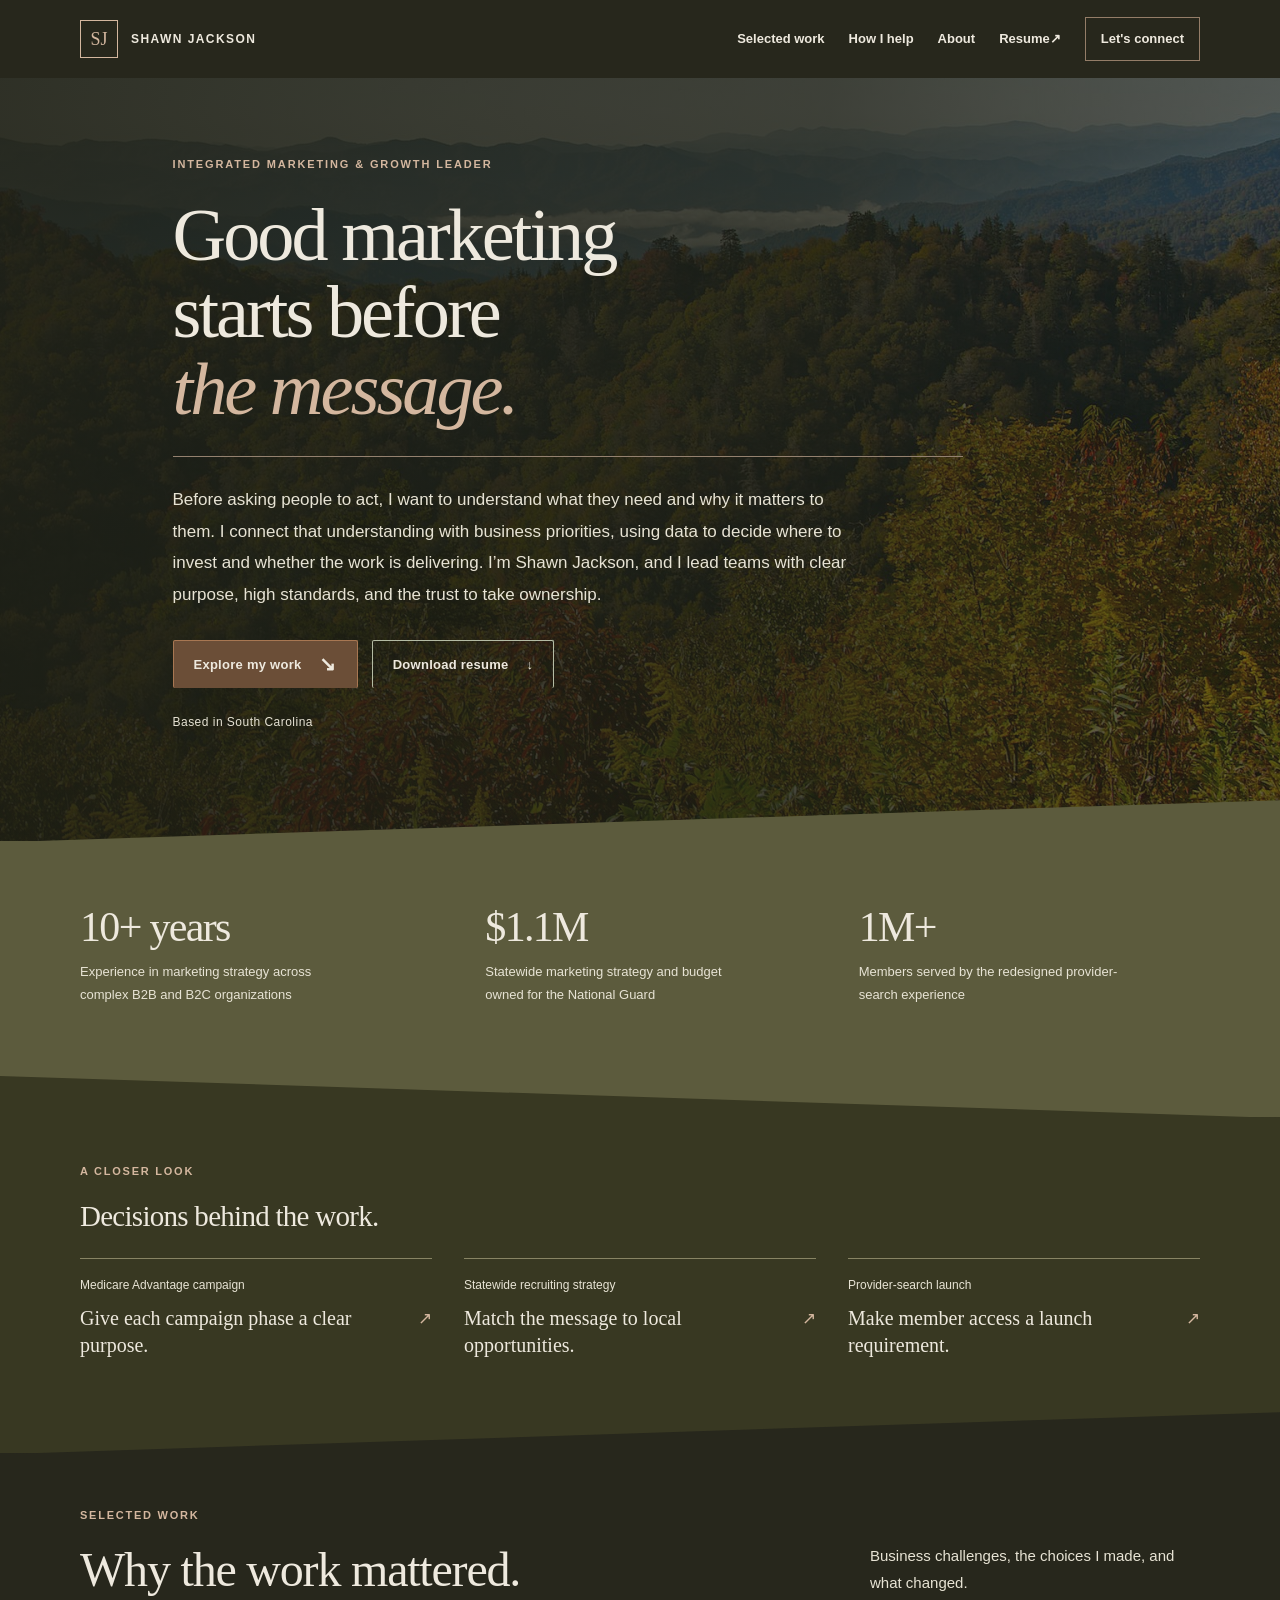
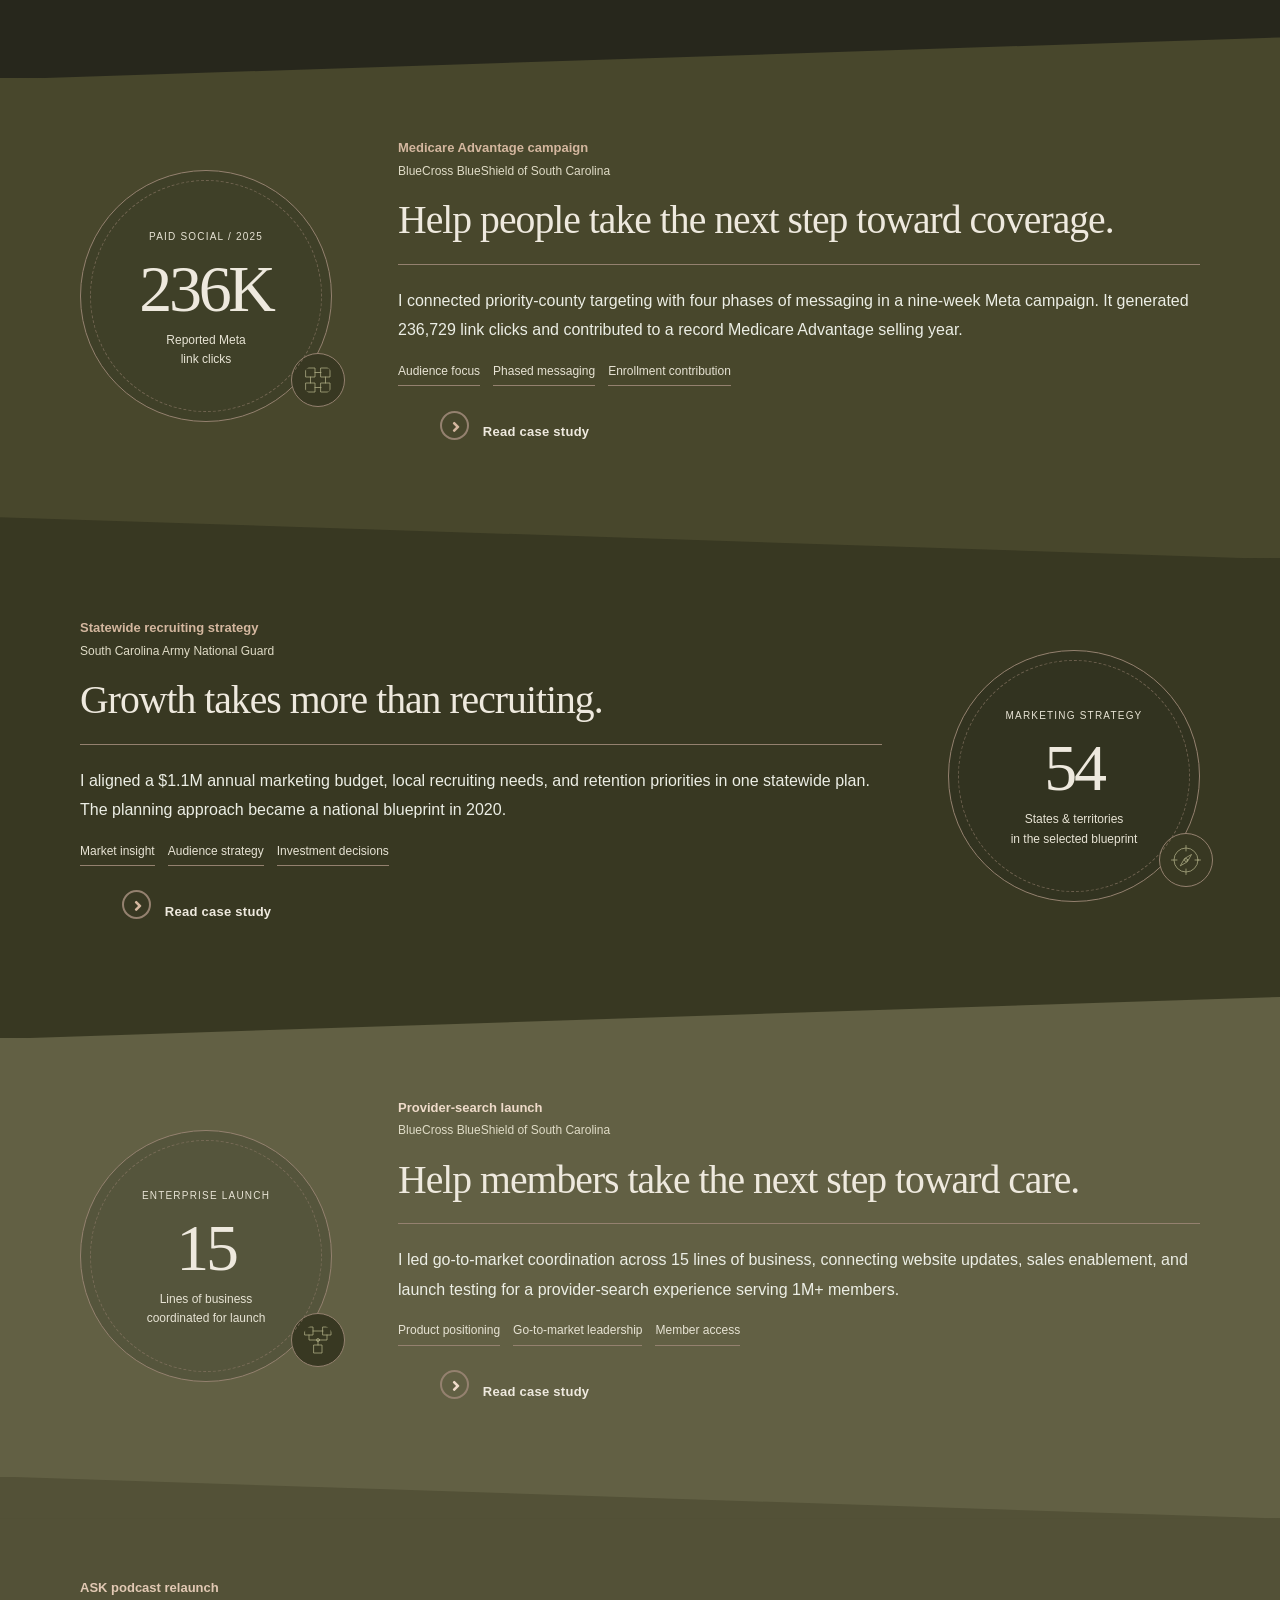
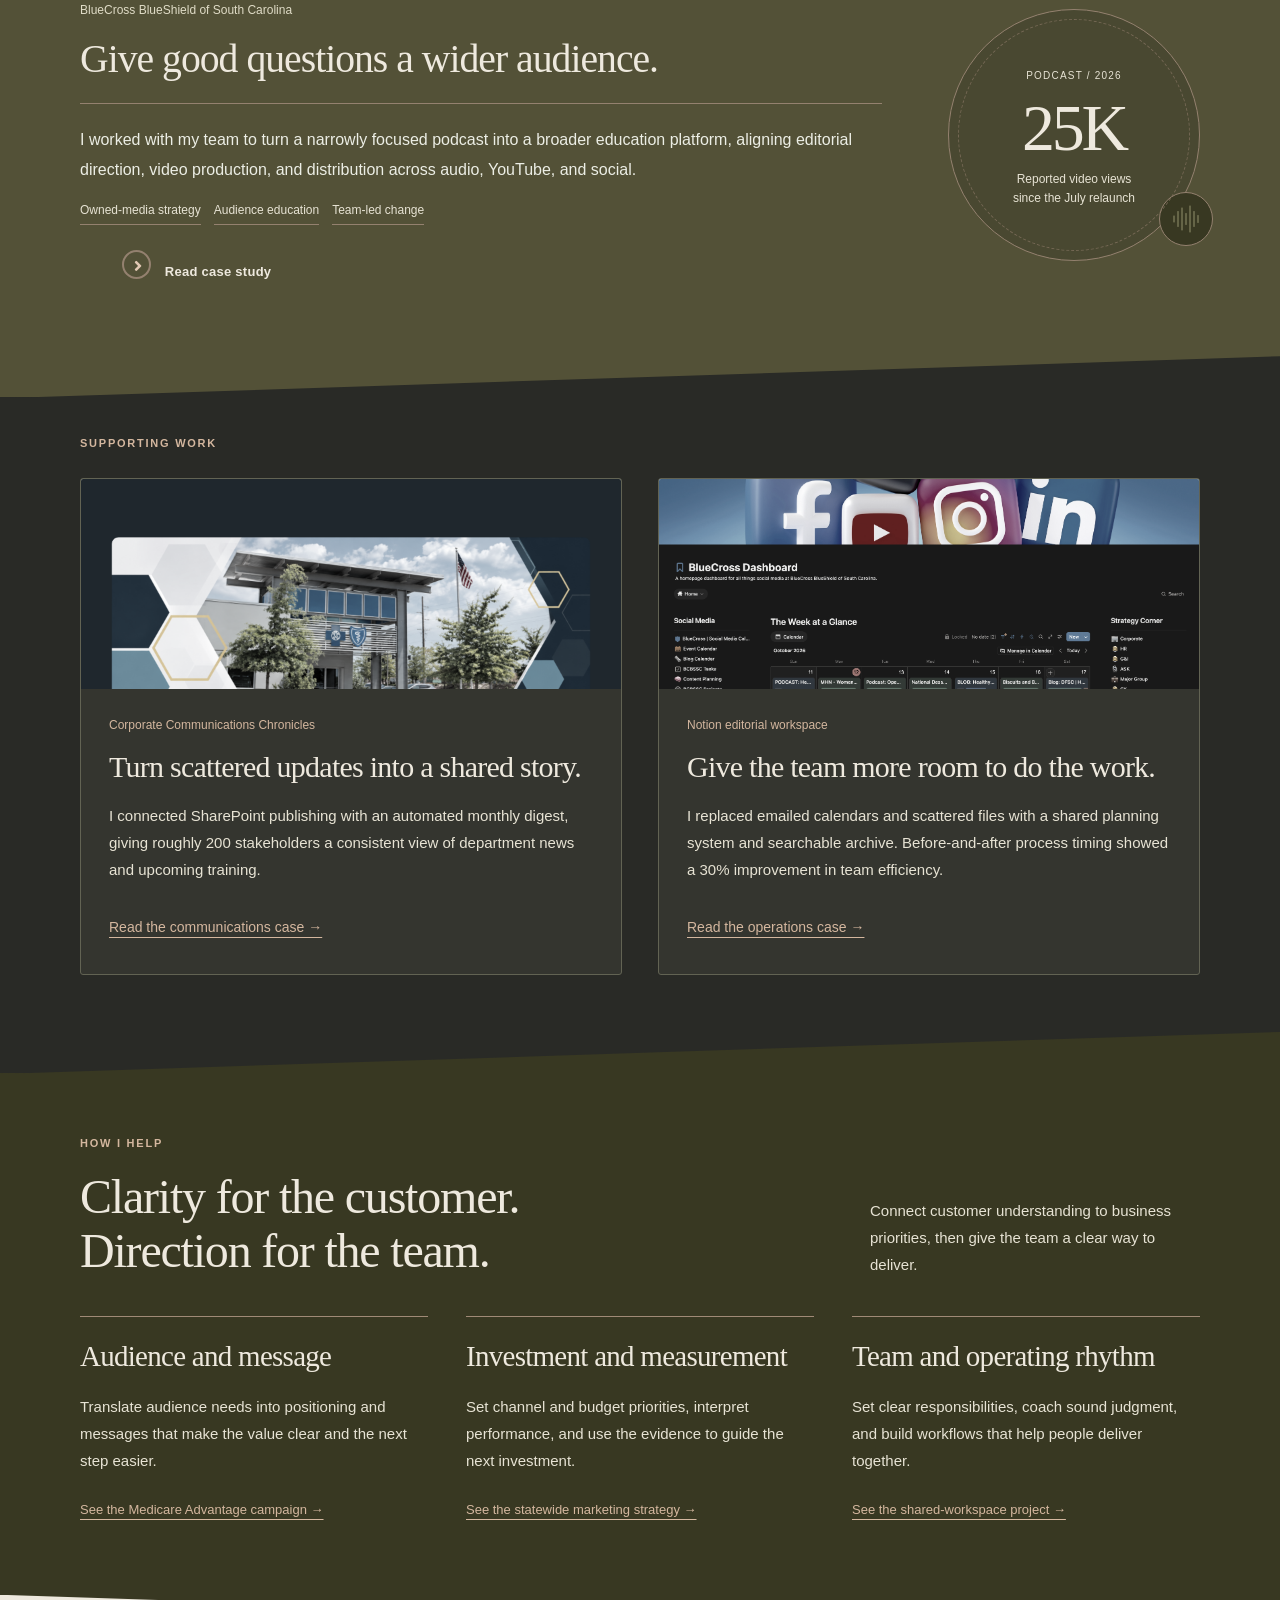
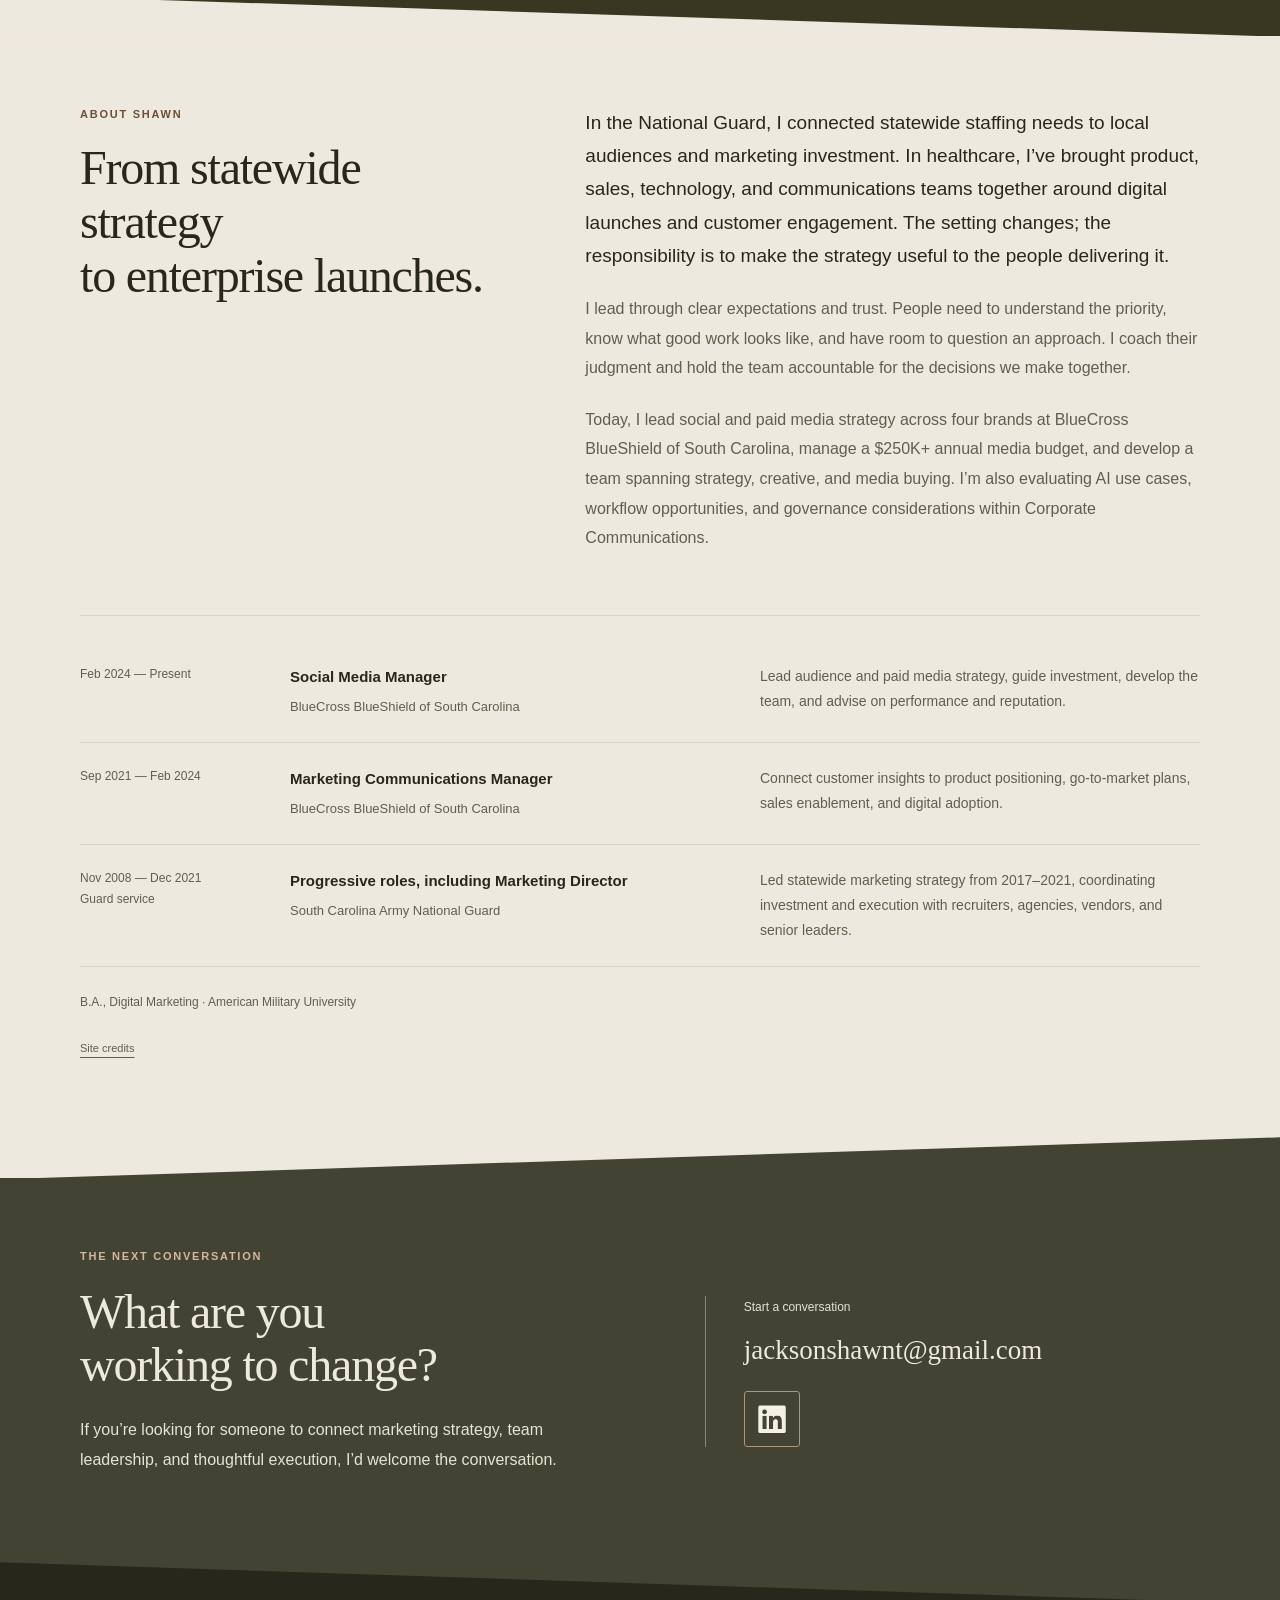
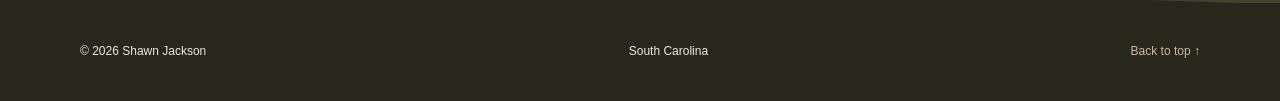
==== index.html @ 2822abef "Add files via upload Style change" ====
<!doctype html>
<html lang="en"><head>
<!-- Google tag (gtag.js) -->
<script async src="https://www.googletagmanager.com/gtag/js?id=G-2E8MTGZ11D"></script>
<script>
  window.dataLayer = window.dataLayer || [];
  function gtag(){dataLayer.push(arguments);}
  gtag('js', new Date());
  gtag('config', 'G-2E8MTGZ11D');
</script>
<script defer src="/analytics.js?v=20261016-ga4"></script>

  <meta charset="utf-8">
  <meta name="viewport" content="width=device-width, initial-scale=1">
  <title>Shawn Jackson | Integrated Marketing &amp; Growth Leadership</title>
  <meta name="description" content="Integrated marketing leadership across statewide strategy, customer acquisition, digital product launches, and marketing operations. Explore Shawn Jackson’s decisions and results.">
  <meta name="theme-color" content="#303d2e">
  <meta property="og:title" content="Shawn Jackson | Integrated Marketing &amp; Growth Leadership">
  <meta property="og:description" content="Integrated marketing leadership across statewide strategy, customer acquisition, digital product launches, and marketing operations. Explore Shawn Jackson’s decisions and results.">
  <meta property="og:type" content="website">
  <meta name="twitter:card" content="summary">
  <!-- Add your live canonical URL and absolute social image URL if you have them. -->
  <link rel="icon" type="image/svg+xml" href="assets/favicon.svg">
  <script src="script.js" defer></script>
  <script type="application/ld+json">{"@context":"https://schema.org","@type":"Person","name":"Shawn Jackson","jobTitle":"Social Media Manager","email":"mailto:jacksonshawnt@gmail.com","sameAs":["https://www.linkedin.com/in/marketer-shawn-jackson"],"knowsAbout":["Go-to-Market Strategy","Integrated Marketing","Product Marketing","Lifecycle Marketing","Brand Strategy","Marketing Leadership"]}</script>
<link rel="stylesheet" href="assets/css/solid-state-base.css"><link rel="stylesheet" href="solid-state.css?v=20261019-executive-bronze"><script src="motion.js" defer></script><link rel="canonical" href="https://jacksonshawnt.github.io/"><meta property="og:image" content="https://jacksonshawnt.github.io/assets/images/smoky-mountains.jpg"><meta property="og:image:alt" content="Early fall ridges and mist in Great Smoky Mountains National Park"><meta property="og:url" content="https://jacksonshawnt.github.io/"></head>
<body class="solid-home"><a class="skip-link" href="#main">Skip to content</a><header class="site-header">
    <div class="container nav-inner">
      <a class="brand" href="./" aria-label="Shawn Jackson home"><span class="brand-mark" aria-hidden="true">SJ</span><span class="brand-name">Shawn Jackson</span></a>
      <button class="menu-toggle" aria-expanded="false" aria-controls="primary-nav" type="button">Menu</button>
      <nav class="nav-links" id="primary-nav" aria-label="Main navigation">
        <a href="#work">Selected work</a><a href="#expertise">How I help</a><a href="#about">About</a><a href="assets/shawn-jackson-resume.pdf">Resume <span aria-hidden="true">↗</span></a><a class="nav-contact" href="#contact">Let's connect</a>
      </nav>
    </div>
  </header>
  <main id="main"><section class="smoky-hero" aria-labelledby="hero-heading" id="banner"><div class="inner hero-layout">
<div>
<p class="eyebrow light hero-enter" style="--entrance-delay: 0ms">Integrated marketing &amp; growth leader</p>
<h1 id="hero-heading" class="major hero-enter" style="--entrance-delay: 110ms">Good marketing<br>starts before<br><em class="hero-accent">the message.</em>
</h1>
<p class="hero-copy hero-enter" style="--entrance-delay: 220ms">Before asking people to act, I want to understand what they need and why it matters to them. I connect that understanding with business priorities, using data to decide where to invest and whether the work is delivering. I’m Shawn Jackson, and I lead teams with clear purpose, high standards, and the trust to take ownership.</p>
<div class="actions hero-enter" style="--entrance-delay: 330ms">
<a class="button" href="#work">Explore my work <span class="arrow" aria-hidden="true">↘</span></a><a class="button secondary" href="assets/shawn-jackson-resume.pdf" download>Download resume <span aria-hidden="true">↓</span></a>
</div>
<p class="hero-meta hero-enter" style="--entrance-delay: 440ms">Based in South Carolina</p>
</div>
</div></section>
    <section class="impact-band" aria-label="Leadership experience and scope"><div class="container impact-grid">
<div class="impact-item">
<strong class="impact-number">10+ years</strong><span class="impact-label">Experience in marketing strategy across complex B2B and B2C organizations</span>
</div>
<div class="impact-item">
<strong class="impact-number">$1.1M</strong><span class="impact-label">Statewide marketing strategy and budget owned for the National Guard</span>
</div>
<div class="impact-item">
<strong class="impact-number">1M+</strong><span class="impact-label">Members served by the redesigned provider-search experience</span>
</div>
</div></section>
    <section class="decision-section" aria-labelledby="decisions-heading"><div class="container"><div class="decision-heading"><p class="eyebrow">A closer look</p><h2 id="decisions-heading">Decisions behind the work.</h2></div><div class="decision-grid"><a class="decision-link" href="case-studies/medicare-advantage.html#phase-overview-heading"><span class="decision-project">Medicare Advantage campaign</span><strong>Give each campaign phase a clear purpose.</strong><span class="decision-arrow" aria-hidden="true">↗</span></a><a class="decision-link" href="case-studies/national-guard.html#decision"><span class="decision-project">Statewide recruiting strategy</span><strong>Match the message to local opportunities.</strong><span class="decision-arrow" aria-hidden="true">↗</span></a><a class="decision-link" href="case-studies/digital-adoption.html#decision"><span class="decision-project">Provider-search launch</span><strong>Make member access a launch requirement.</strong><span class="decision-arrow" aria-hidden="true">↗</span></a></div></div></section><section class="selected-work" id="work" aria-labelledby="work-heading"><div class="container work-intro"><div class="section-heading">
<div>
<p class="eyebrow">Selected work</p>
<h2 id="work-heading">Why the work mattered.</h2>
</div>
<p>Business challenges, the choices I made, and what changed.</p>
</div>
</div><article class="wrapper spotlight style1" aria-labelledby="project-1-heading"><div class="inner reveal"><a class="image metric-disc" href="case-studies/medicare-advantage.html" aria-label="Medicare Advantage campaign case study"><span>Paid social / 2025</span><strong>236K</strong><span>Reported Meta<br>link clicks</span>
<svg class="project-seal" viewbox="0 0 64 64" aria-hidden="true" focusable="false" fill="none" stroke="#8c6043" stroke-width="1.5" stroke-linecap="round" stroke-linejoin="round"><rect x="8" y="8" width="18" height="18"></rect><rect x="38" y="8" width="18" height="18"></rect><rect x="8" y="38" width="18" height="18"></rect><rect x="38" y="38" width="18" height="18"></rect><path d="M26 17h12M17 26v12M47 26v12M26 47h12"></path></svg>
</a><div class="content">
<div class="work-type">
<span class="project-name">Medicare Advantage campaign</span><span class="project-org">BlueCross BlueShield of South Carolina</span>
</div>
<h2 class="major" id="project-1-heading">Help people take the next step toward coverage.</h2>
<p>I connected priority-county targeting with four phases of messaging in a nine-week Meta campaign. It generated 236,729 link clicks and contributed to a record Medicare Advantage selling year.</p>
<div class="work-tags">
<span>Audience focus</span><span>Phased messaging</span><span>Enrollment contribution</span>
</div>
<a class="special" href="case-studies/medicare-advantage.html">Read case study</a></div>
</div></article><article class="wrapper spotlight style2 alt reverse" aria-labelledby="project-2-heading"><div class="inner reveal"><a class="image metric-disc" href="case-studies/national-guard.html" aria-label="Statewide recruiting strategy case study"><span>Marketing strategy</span><strong>54</strong><span>States &amp; territories<br>in the selected blueprint</span>
<svg class="project-seal" viewbox="0 0 64 64" aria-hidden="true" focusable="false" fill="none" stroke="#c29672" stroke-width="1.5" stroke-linecap="round" stroke-linejoin="round"><circle cx="32" cy="32" r="24"></circle><path d="M32 3v11M32 50v11M3 32h11M50 32h11M21 43l8-14 14-8-8 14z"></path><circle cx="32" cy="32" r="3"></circle></svg>
</a><div class="content">
<div class="work-type">
<span class="project-name">Statewide recruiting strategy</span><span class="project-org">South Carolina Army National Guard</span>
</div>
<h2 class="major" id="project-2-heading">Growth takes more than recruiting.</h2>
<p>I aligned a $1.1M annual marketing budget, local recruiting needs, and retention priorities in one statewide plan. The planning approach became a national blueprint in 2020.</p>
<div class="work-tags">
<span>Market insight</span><span>Audience strategy</span><span>Investment decisions</span>
</div>
<a class="special" href="case-studies/national-guard.html">Read case study</a></div>
</div></article><article class="wrapper spotlight style3" aria-labelledby="project-3-heading"><div class="inner reveal"><a class="image metric-disc" href="case-studies/digital-adoption.html" aria-label="Provider-search launch case study"><span>Enterprise launch</span><strong>15</strong><span>Lines of business<br>coordinated for launch</span>
<svg class="project-seal" viewbox="0 0 64 64" aria-hidden="true" focusable="false" fill="none" stroke="#8c6043" stroke-width="1.5" stroke-linecap="round" stroke-linejoin="round"><rect x="6" y="6" width="16" height="16"></rect><rect x="42" y="6" width="16" height="16"></rect><rect x="24" y="42" width="16" height="16"></rect><path d="M22 14h20M14 22v10h18v10M50 22v10H32"></path><circle cx="32" cy="32" r="3"></circle></svg>
</a><div class="content">
<div class="work-type">
<span class="project-name">Provider-search launch</span><span class="project-org">BlueCross BlueShield of South Carolina</span>
</div>
<h2 class="major" id="project-3-heading">Help members take the next step toward care.</h2>
<p>I led go-to-market coordination across 15 lines of business, connecting website updates, sales enablement, and launch testing for a provider-search experience serving 1M+ members.</p>
<div class="work-tags">
<span>Product positioning</span><span>Go-to-market leadership</span><span>Member access</span>
</div>
<a class="special" href="case-studies/digital-adoption.html">Read case study</a></div>
</div></article><article class="wrapper spotlight style4 alt reverse" aria-labelledby="project-4-heading"><div class="inner reveal"><a class="image metric-disc" href="case-studies/podcast-relaunch.html" aria-label="ASK podcast relaunch case study"><span>Podcast / 2026</span><strong>25K</strong><span>Reported video views<br>since the July relaunch</span>
<svg class="project-seal" viewbox="0 0 64 64" aria-hidden="true" focusable="false" fill="none" stroke="#c29672" stroke-width="1.5" stroke-linecap="round" stroke-linejoin="round"><path d="M8 26v12M16 17v30M24 10v44M32 21v22M40 6v52M48 17v30M56 25v14"></path></svg>
</a><div class="content">
<div class="work-type">
<span class="project-name">ASK podcast relaunch</span><span class="project-org">BlueCross BlueShield of South Carolina</span>
</div>
<h2 class="major" id="project-4-heading">Give good questions a wider audience.</h2>
<p>I worked with my team to turn a narrowly focused podcast into a broader education platform, aligning editorial direction, video production, and distribution across audio, YouTube, and social.</p>
<div class="work-tags">
<span>Owned-media strategy</span><span>Audience education</span><span>Team-led change</span>
</div>
<a class="special" href="case-studies/podcast-relaunch.html">Read case study</a></div>
</div></article><section class="supporting-surface" aria-label="Supporting work"><div class="supporting-work container">
<p class="eyebrow">Supporting work</p>
<div class="supporting-work-grid">
<article class="supporting-project"><a class="support-preview" href="case-studies/corporate-communications.html" aria-label="September Corporate Communications Chronicles digest preview case study"><img src="assets/work-samples/chronicles-september-2026.png" alt="September Corporate Communications Chronicles digest preview" width="810" height="3851" loading="lazy" decoding="async"></a><p class="supporting-label">Corporate Communications Chronicles</p>
<h3>Turn scattered updates into a shared story.</h3>
<p>I connected SharePoint publishing with an automated monthly digest, giving roughly 200 stakeholders a consistent view of department news and upcoming training.</p>
<a class="text-link" href="case-studies/corporate-communications.html">Read the communications case →</a></article><article class="supporting-project"><a class="support-preview" href="case-studies/marketing-operations.html" aria-label="Shared Notion calendar and creative archive preview case study"><img src="assets/work-samples/notion-dashboard.png" alt="Shared Notion calendar and creative archive preview" width="3202" height="2006" loading="lazy" decoding="async"></a><p class="supporting-label">Notion editorial workspace</p>
<h3>Give the team more room to do the work.</h3>
<p>I replaced emailed calendars and scattered files with a shared planning system and searchable archive. Before-and-after process timing showed a 30% improvement in team efficiency.</p>
<a class="text-link" href="case-studies/marketing-operations.html">Read the operations case →</a>
</article>
</div>
</div>
</section></section>
    <section class="section capabilities angled-section reveal" id="expertise" aria-labelledby="expertise-heading"><div class="container">
<div class="section-heading">
<div>
<p class="eyebrow light">How I help</p>
<h2 id="expertise-heading">Clarity for the customer.<br>Direction for the team.</h2>
</div>
<p>Connect customer understanding to business priorities, then give the team a clear way to deliver.</p>
</div>
<div class="cap-grid">
<article class="cap-item"><h3>Audience and message</h3>
<p>Translate audience needs into positioning and messages that make the value clear and the next step easier.</p>
<ul><li><a class="proof-link" href="case-studies/medicare-advantage.html">See the Medicare Advantage campaign →</a></li></ul></article><article class="cap-item"><h3>Investment and measurement</h3>
<p>Set channel and budget priorities, interpret performance, and use the evidence to guide the next investment.</p>
<ul><li><a class="proof-link" href="case-studies/national-guard.html">See the statewide marketing strategy →</a></li></ul></article><article class="cap-item"><h3>Team and operating rhythm</h3>
<p>Set clear responsibilities, coach sound judgment, and build workflows that help people deliver together.</p>
<ul><li><a class="proof-link" href="case-studies/marketing-operations.html">See the shared-workspace project →</a></li></ul></article>
</div>
</div></section>
    <section class="section about-section reveal" id="about" aria-labelledby="about-heading"><div class="container">
<div class="about-grid">
<div>
<p class="eyebrow">About Shawn</p>
<h2 id="about-heading">From statewide strategy<br>to enterprise launches.</h2>
</div>
<div>
<p class="about-intro">In the National Guard, I connected statewide staffing needs to local audiences and marketing investment. In healthcare, I’ve brought product, sales, technology, and communications teams together around digital launches and customer engagement. The setting changes; the responsibility is to make the strategy useful to the people delivering it.</p>
<p class="about-text">I lead through clear expectations and trust. People need to understand the priority, know what good work looks like, and have room to question an approach. I coach their judgment and hold the team accountable for the decisions we make together.</p>
<p class="about-text">Today, I lead social and paid media strategy across four brands at BlueCross BlueShield of South Carolina, manage a $250K+ annual media budget, and develop a team spanning strategy, creative, and media buying. I’m also evaluating AI use cases, workflow opportunities, and governance considerations within Corporate Communications.</p>
</div>
</div>
<div class="experience" aria-label="Career experience">
<div class="experience-row">
<div class="experience-date">Feb 2024 — Present</div>
<div>
<div class="experience-title">Social Media Manager</div>
<p class="experience-org">BlueCross BlueShield of South Carolina</p>
</div>
<p class="experience-summary">Lead audience and paid media strategy, guide investment, develop the team, and advise on performance and reputation.</p>
</div>
<div class="experience-row">
<div class="experience-date">Sep 2021 — Feb 2024</div>
<div>
<div class="experience-title">Marketing Communications Manager</div>
<p class="experience-org">BlueCross BlueShield of South Carolina</p>
</div>
<p class="experience-summary">Connect customer insights to product positioning, go-to-market plans, sales enablement, and digital adoption.</p>
</div>
<div class="experience-row">
<div class="experience-date">Nov 2008 — Dec 2021<br>Guard service</div>
<div>
<div class="experience-title">Progressive roles, including Marketing Director</div>
<p class="experience-org">South Carolina Army National Guard</p>
</div>
<p class="experience-summary">Led statewide marketing strategy from 2017–2021, coordinating investment and execution with recruiters, agencies, vendors, and senior leaders.</p>
</div>
<p class="hero-meta">B.A., Digital Marketing · American Military University</p>
<p class="site-credits-link"><a href="credits.html">Site credits</a></p></div>
</div></section>
    <section class="contact-section reveal" id="contact" aria-labelledby="contact-heading"><div class="container contact-grid">
<div>
<p class="eyebrow">The next conversation</p>
<h2 id="contact-heading">What are you<br>working to change?</h2>
<p>If you’re looking for someone to connect marketing strategy, team leadership, and thoughtful execution, I’d welcome the conversation.</p>
</div>
<div class="contact-details">
<p class="contact-label">Start a conversation</p>
<a class="contact-email" href="mailto:jacksonshawnt@gmail.com?subject=Portfolio%20inquiry">jacksonshawnt@gmail.com</a><div class="actions">
<a class="linkedin-button" href="https://www.linkedin.com/in/marketer-shawn-jackson" target="_blank" rel="noopener noreferrer" aria-label="Shawn Jackson on LinkedIn (opens in a new tab)" title="LinkedIn"><img src="assets/linkedin-cream.png" alt="" width="128" height="128" decoding="async"></a></div>
</div>
</div></section>
  </main><footer class="site-footer"><div class="container footer-inner">
<p>© <span data-year>2026</span> Shawn Jackson</p>
<p>South Carolina</p>
<a href="#main">Back to top ↑</a>
</div></footer>
</body></html>
---- assets/css/solid-state-base.css ----
@import url(fontawesome-all.min.css);

/*
	Solid State by HTML5 UP
	html5up.net | @ajlkn
	Free for personal and commercial use under the CCA 3.0 license (html5up.net/license)
*/

html, body, div, span, applet, object,
iframe, h1, h2, h3, h4, h5, h6, p, blockquote,
pre, a, abbr, acronym, address, big, cite,
code, del, dfn, em, img, ins, kbd, q, s, samp,
small, strike, strong, sub, sup, tt, var, b,
u, i, center, dl, dt, dd, ol, ul, li, fieldset,
form, label, legend, table, caption, tbody,
tfoot, thead, tr, th, td, article, aside,
canvas, details, embed, figure, figcaption,
footer, header, hgroup, menu, nav, output, ruby,
section, summary, time, mark, audio, video {
	margin: 0;
	padding: 0;
	border: 0;
	font-size: 100%;
	font: inherit;
	vertical-align: baseline;}

article, aside, details, figcaption, figure,
footer, header, hgroup, menu, nav, section {
	display: block;}

body {
	line-height: 1;
}

ol, ul {
	list-style: none;
}

blockquote, q {
	quotes: none;
}

	blockquote:before, blockquote:after, q:before, q:after {
		content: '';
		content: none;
	}

table {
	border-collapse: collapse;
	border-spacing: 0;
}

body {
	-webkit-text-size-adjust: none;
}

mark {
	background-color: transparent;
	color: inherit;
}

input::-moz-focus-inner {
	border: 0;
	padding: 0;
}

input, select, textarea {
	-moz-appearance: none;
	-webkit-appearance: none;
	-ms-appearance: none;
	appearance: none;
}

/* Basic */

	@-ms-viewport {
		width: device-width;
	}

	body {
		-ms-overflow-style: scrollbar;
	}

	@media screen and (max-width: 480px) {

		html, body {
			min-width: 320px;
		}

	}

	html {
		box-sizing: border-box;
	}

	*, *:before, *:after {
		box-sizing: inherit;
	}

	body {
		background-color: #27271c;
		background-image: linear-gradient(to top, rgba(46, 49, 65, 0.8), rgba(46, 49, 65, 0.8)), url("../images/smoky-mountains.jpg");
		background-size: auto,
 cover;
		background-attachment: fixed,
 fixed;
		background-position: center,
 center;
	}

		body.is-preload *, body.is-preload *:before, body.is-preload *:after {
			-moz-animation: none !important;
			-webkit-animation: none !important;
			-ms-animation: none !important;
			animation: none !important;
			-moz-transition: none !important;
			-webkit-transition: none !important;
			-ms-transition: none !important;
			transition: none !important;
		}

/* Type */

	body, input, select, textarea {
		color: #ffffff;
		font-family: "Source Sans Pro", Helvetica, sans-serif;
		font-size: 16.5pt;
		font-weight: 300;
		line-height: 1.65;
	}

		@media screen and (max-width: 1680px) {

			body, input, select, textarea {
				font-size: 13pt;
			}

		}

		@media screen and (max-width: 1280px) {

			body, input, select, textarea {
				font-size: 12pt;
			}

		}

		@media screen and (max-width: 980px) {

			body, input, select, textarea {
				font-size: 12pt;
			}

		}

		@media screen and (max-width: 736px) {

			body, input, select, textarea {
				font-size: 12pt;
			}

		}

		@media screen and (max-width: 480px) {

			body, input, select, textarea {
				font-size: 12pt;
			}

		}

	a {
		-moz-transition: color 0.2s ease-in-out, border-bottom-color 0.2s ease-in-out;
		-webkit-transition: color 0.2s ease-in-out, border-bottom-color 0.2s ease-in-out;
		-ms-transition: color 0.2s ease-in-out, border-bottom-color 0.2s ease-in-out;
		transition: color 0.2s ease-in-out, border-bottom-color 0.2s ease-in-out;
		border-bottom: dotted 1px rgba(255, 255, 255, 0.35);
		color: #ffffff;
		text-decoration: none;
	}

		a:hover {
			border-bottom-color: transparent;
			color: #ffffff !important;
		}

		a.special:not(.button) {
			text-decoration: none;
			border-bottom: 0;
			display: block;
			font-family: Raleway, Helvetica, sans-serif;
			font-size: 0.8em;
			font-weight: 700;
			letter-spacing: 0.1em;
			margin: 0 0 2em 0;
			text-transform: uppercase;
		}

			a.special:not(.button):before {
				-moz-osx-font-smoothing: grayscale;
				-webkit-font-smoothing: antialiased;
				display: inline-block;
				font-style: normal;
				font-variant: normal;
				text-rendering: auto;
				line-height: 1;
				text-transform: none !important;
				font-family: 'Font Awesome 5 Free';
				font-weight: 900;
			}

			a.special:not(.button):before {
				-moz-transition: background-color 0.2s ease-in-out;
				-webkit-transition: background-color 0.2s ease-in-out;
				-ms-transition: background-color 0.2s ease-in-out;
				transition: background-color 0.2s ease-in-out;
				border-radius: 100%;
				border: solid 2px rgba(255, 255, 255, 0.125);
				content: '\f105';
				display: inline-block;
				font-size: 1.25em;
				height: 2em;
				line-height: 1.75em;
				margin-right: 0.85em;
				text-align: center;
				text-indent: 0.15em;
				vertical-align: middle;
				width: 2em;
			}

			a.special:not(.button):hover:before {
				background-color: rgba(255, 255, 255, 0.025);
			}

			a.special:not(.button):active:before {
				background-color: rgba(255, 255, 255, 0.075);
			}

	strong, b {
		color: #ffffff;
		font-weight: 600;
	}

	em, i {
		font-style: italic;
	}

	p {
		margin: 0 0 2em 0;
	}

	h1, h2, h3, h4, h5, h6 {
		color: #ffffff;
		font-family: Raleway, Helvetica, sans-serif;
		font-weight: 700;
		letter-spacing: 0.1em;
		margin: 0 0 1em 0;
		text-transform: uppercase;
	}

		h1 a, h2 a, h3 a, h4 a, h5 a, h6 a {
			color: inherit;
			text-decoration: none;
			border-bottom: 0;
		}

		h1 span, h2 span, h3 span, h4 span, h5 span, h6 span {
			font-weight: 200;
		}

		h1.major, h2.major, h3.major, h4.major, h5.major, h6.major {
			padding-bottom: 1em;
			border-bottom: solid 2px rgba(255, 255, 255, 0.125);
		}

	h2 {
		font-size: 1.2em;
	}

	h3 {
		font-size: 0.9em;
	}

	h4 {
		font-size: 0.7em;
	}

	h5 {
		font-size: 0.7em;
	}

	h6 {
		font-size: 0.7em;
	}

	@media screen and (max-width: 736px) {

		h2 {
			font-size: 1em;
		}

		h3 {
			font-size: 0.8em;
		}

	}

	sub {
		font-size: 0.8em;
		position: relative;
		top: 0.5em;
	}

	sup {
		font-size: 0.8em;
		position: relative;
		top: -0.5em;
	}

	blockquote {
		border-left: solid 4px rgba(255, 255, 255, 0.125);
		font-style: italic;
		margin: 0 0 2em 0;
		padding: 0.5em 0 0.5em 2em;
	}

	code {
		background: rgba(255, 255, 255, 0.025);
		border-radius: 5px;
		border: solid 2px rgba(255, 255, 255, 0.125);
		font-family: "Courier New", monospace;
		font-size: 0.9em;
		margin: 0 0.25em;
		padding: 0.25em 0.65em;
	}

	pre {
		-webkit-overflow-scrolling: touch;
		font-family: "Courier New", monospace;
		font-size: 0.9em;
		margin: 0 0 2em 0;
	}

		pre code {
			display: block;
			line-height: 1.75em;
			padding: 1em 1.5em;
			overflow-x: auto;
		}

	hr {
		border: 0;
		border-bottom: solid 2px rgba(255, 255, 255, 0.125);
		margin: 2.5em 0;
	}

		hr.major {
			margin: 4em 0;
		}

	.align-left {
		text-align: left;
	}

	.align-center {
		text-align: center;
	}

	.align-right {
		text-align: right;
	}

/* Row */

	.row {
		display: flex;
		flex-wrap: wrap;
		box-sizing: border-box;
		align-items: stretch;
	}

		.row > * {
			box-sizing: border-box;
		}

		.row.gtr-uniform > * > :last-child {
			margin-bottom: 0;
		}

		.row.aln-left {
			justify-content: flex-start;
		}

		.row.aln-center {
			justify-content: center;
		}

		.row.aln-right {
			justify-content: flex-end;
		}

		.row.aln-top {
			align-items: flex-start;
		}

		.row.aln-middle {
			align-items: center;
		}

		.row.aln-bottom {
			align-items: flex-end;
		}

		.row > .imp {
			order: -1;
		}

		.row > .col-1 {
			width: 8.33333%;
		}

		.row > .off-1 {
			margin-left: 8.33333%;
		}

		.row > .col-2 {
			width: 16.66667%;
		}

		.row > .off-2 {
			margin-left: 16.66667%;
		}

		.row > .col-3 {
			width: 25%;
		}

		.row > .off-3 {
			margin-left: 25%;
		}

		.row > .col-4 {
			width: 33.33333%;
		}

		.row > .off-4 {
			margin-left: 33.33333%;
		}

		.row > .col-5 {
			width: 41.66667%;
		}

		.row > .off-5 {
			margin-left: 41.66667%;
		}

		.row > .col-6 {
			width: 50%;
		}

		.row > .off-6 {
			margin-left: 50%;
		}

		.row > .col-7 {
			width: 58.33333%;
		}

		.row > .off-7 {
			margin-left: 58.33333%;
		}

		.row > .col-8 {
			width: 66.66667%;
		}

		.row > .off-8 {
			margin-left: 66.66667%;
		}

		.row > .col-9 {
			width: 75%;
		}

		.row > .off-9 {
			margin-left: 75%;
		}

		.row > .col-10 {
			width: 83.33333%;
		}

		.row > .off-10 {
			margin-left: 83.33333%;
		}

		.row > .col-11 {
			width: 91.66667%;
		}

		.row > .off-11 {
			margin-left: 91.66667%;
		}

		.row > .col-12 {
			width: 100%;
		}

		.row > .off-12 {
			margin-left: 100%;
		}

		.row.gtr-0 {
			margin-top: 0;
			margin-left: 0em;
		}

			.row.gtr-0 > * {
				padding: 0 0 0 0em;
			}

			.row.gtr-0.gtr-uniform {
				margin-top: 0em;
			}

				.row.gtr-0.gtr-uniform > * {
					padding-top: 0em;
				}

		.row.gtr-25 {
			margin-top: 0;
			margin-left: -0.4375em;
		}

			.row.gtr-25 > * {
				padding: 0 0 0 0.4375em;
			}

			.row.gtr-25.gtr-uniform {
				margin-top: -0.4375em;
			}

				.row.gtr-25.gtr-uniform > * {
					padding-top: 0.4375em;
				}

		.row.gtr-50 {
			margin-top: 0;
			margin-left: -0.875em;
		}

			.row.gtr-50 > * {
				padding: 0 0 0 0.875em;
			}

			.row.gtr-50.gtr-uniform {
				margin-top: -0.875em;
			}

				.row.gtr-50.gtr-uniform > * {
					padding-top: 0.875em;
				}

		.row {
			margin-top: 0;
			margin-left: -1.75em;
		}

			.row > * {
				padding: 0 0 0 1.75em;
			}

			.row.gtr-uniform {
				margin-top: -1.75em;
			}

				.row.gtr-uniform > * {
					padding-top: 1.75em;
				}

		.row.gtr-150 {
			margin-top: 0;
			margin-left: -2.625em;
		}

			.row.gtr-150 > * {
				padding: 0 0 0 2.625em;
			}

			.row.gtr-150.gtr-uniform {
				margin-top: -2.625em;
			}

				.row.gtr-150.gtr-uniform > * {
					padding-top: 2.625em;
				}

		.row.gtr-200 {
			margin-top: 0;
			margin-left: -3.5em;
		}

			.row.gtr-200 > * {
				padding: 0 0 0 3.5em;
			}

			.row.gtr-200.gtr-uniform {
				margin-top: -3.5em;
			}

				.row.gtr-200.gtr-uniform > * {
					padding-top: 3.5em;
				}

		@media screen and (max-width: 1680px) {

			.row {
				display: flex;
				flex-wrap: wrap;
				box-sizing: border-box;
				align-items: stretch;
			}

				.row > * {
					box-sizing: border-box;
				}

				.row.gtr-uniform > * > :last-child {
					margin-bottom: 0;
				}

				.row.aln-left {
					justify-content: flex-start;
				}

				.row.aln-center {
					justify-content: center;
				}

				.row.aln-right {
					justify-content: flex-end;
				}

				.row.aln-top {
					align-items: flex-start;
				}

				.row.aln-middle {
					align-items: center;
				}

				.row.aln-bottom {
					align-items: flex-end;
				}

				.row > .imp-xlarge {
					order: -1;
				}

				.row > .col-1-xlarge {
					width: 8.33333%;
				}

				.row > .off-1-xlarge {
					margin-left: 8.33333%;
				}

				.row > .col-2-xlarge {
					width: 16.66667%;
				}

				.row > .off-2-xlarge {
					margin-left: 16.66667%;
				}

				.row > .col-3-xlarge {
					width: 25%;
				}

				.row > .off-3-xlarge {
					margin-left: 25%;
				}

				.row > .col-4-xlarge {
					width: 33.33333%;
				}

				.row > .off-4-xlarge {
					margin-left: 33.33333%;
				}

				.row > .col-5-xlarge {
					width: 41.66667%;
				}

				.row > .off-5-xlarge {
					margin-left: 41.66667%;
				}

				.row > .col-6-xlarge {
					width: 50%;
				}

				.row > .off-6-xlarge {
					margin-left: 50%;
				}

				.row > .col-7-xlarge {
					width: 58.33333%;
				}

				.row > .off-7-xlarge {
					margin-left: 58.33333%;
				}

				.row > .col-8-xlarge {
					width: 66.66667%;
				}

				.row > .off-8-xlarge {
					margin-left: 66.66667%;
				}

				.row > .col-9-xlarge {
					width: 75%;
				}

				.row > .off-9-xlarge {
					margin-left: 75%;
				}

				.row > .col-10-xlarge {
					width: 83.33333%;
				}

				.row > .off-10-xlarge {
					margin-left: 83.33333%;
				}

				.row > .col-11-xlarge {
					width: 91.66667%;
				}

				.row > .off-11-xlarge {
					margin-left: 91.66667%;
				}

				.row > .col-12-xlarge {
					width: 100%;
				}

				.row > .off-12-xlarge {
					margin-left: 100%;
				}

				.row.gtr-0 {
					margin-top: 0;
					margin-left: 0em;
				}

					.row.gtr-0 > * {
						padding: 0 0 0 0em;
					}

					.row.gtr-0.gtr-uniform {
						margin-top: 0em;
					}

						.row.gtr-0.gtr-uniform > * {
							padding-top: 0em;
						}

				.row.gtr-25 {
					margin-top: 0;
					margin-left: -0.4375em;
				}

					.row.gtr-25 > * {
						padding: 0 0 0 0.4375em;
					}

					.row.gtr-25.gtr-uniform {
						margin-top: -0.4375em;
					}

						.row.gtr-25.gtr-uniform > * {
							padding-top: 0.4375em;
						}

				.row.gtr-50 {
					margin-top: 0;
					margin-left: -0.875em;
				}

					.row.gtr-50 > * {
						padding: 0 0 0 0.875em;
					}

					.row.gtr-50.gtr-uniform {
						margin-top: -0.875em;
					}

						.row.gtr-50.gtr-uniform > * {
							padding-top: 0.875em;
						}

				.row {
					margin-top: 0;
					margin-left: -1.75em;
				}

					.row > * {
						padding: 0 0 0 1.75em;
					}

					.row.gtr-uniform {
						margin-top: -1.75em;
					}

						.row.gtr-uniform > * {
							padding-top: 1.75em;
						}

				.row.gtr-150 {
					margin-top: 0;
					margin-left: -2.625em;
				}

					.row.gtr-150 > * {
						padding: 0 0 0 2.625em;
					}

					.row.gtr-150.gtr-uniform {
						margin-top: -2.625em;
					}

						.row.gtr-150.gtr-uniform > * {
							padding-top: 2.625em;
						}

				.row.gtr-200 {
					margin-top: 0;
					margin-left: -3.5em;
				}

					.row.gtr-200 > * {
						padding: 0 0 0 3.5em;
					}

					.row.gtr-200.gtr-uniform {
						margin-top: -3.5em;
					}

						.row.gtr-200.gtr-uniform > * {
							padding-top: 3.5em;
						}

		}

		@media screen and (max-width: 1280px) {

			.row {
				display: flex;
				flex-wrap: wrap;
				box-sizing: border-box;
				align-items: stretch;
			}

				.row > * {
					box-sizing: border-box;
				}

				.row.gtr-uniform > * > :last-child {
					margin-bottom: 0;
				}

				.row.aln-left {
					justify-content: flex-start;
				}

				.row.aln-center {
					justify-content: center;
				}

				.row.aln-right {
					justify-content: flex-end;
				}

				.row.aln-top {
					align-items: flex-start;
				}

				.row.aln-middle {
					align-items: center;
				}

				.row.aln-bottom {
					align-items: flex-end;
				}

				.row > .imp-large {
					order: -1;
				}

				.row > .col-1-large {
					width: 8.33333%;
				}

				.row > .off-1-large {
					margin-left: 8.33333%;
				}

				.row > .col-2-large {
					width: 16.66667%;
				}

				.row > .off-2-large {
					margin-left: 16.66667%;
				}

				.row > .col-3-large {
					width: 25%;
				}

				.row > .off-3-large {
					margin-left: 25%;
				}

				.row > .col-4-large {
					width: 33.33333%;
				}

				.row > .off-4-large {
					margin-left: 33.33333%;
				}

				.row > .col-5-large {
					width: 41.66667%;
				}

				.row > .off-5-large {
					margin-left: 41.66667%;
				}

				.row > .col-6-large {
					width: 50%;
				}

				.row > .off-6-large {
					margin-left: 50%;
				}

				.row > .col-7-large {
					width: 58.33333%;
				}

				.row > .off-7-large {
					margin-left: 58.33333%;
				}

				.row > .col-8-large {
					width: 66.66667%;
				}

				.row > .off-8-large {
					margin-left: 66.66667%;
				}

				.row > .col-9-large {
					width: 75%;
				}

				.row > .off-9-large {
					margin-left: 75%;
				}

				.row > .col-10-large {
					width: 83.33333%;
				}

				.row > .off-10-large {
					margin-left: 83.33333%;
				}

				.row > .col-11-large {
					width: 91.66667%;
				}

				.row > .off-11-large {
					margin-left: 91.66667%;
				}

				.row > .col-12-large {
					width: 100%;
				}

				.row > .off-12-large {
					margin-left: 100%;
				}

				.row.gtr-0 {
					margin-top: 0;
					margin-left: 0em;
				}

					.row.gtr-0 > * {
						padding: 0 0 0 0em;
					}

					.row.gtr-0.gtr-uniform {
						margin-top: 0em;
					}

						.row.gtr-0.gtr-uniform > * {
							padding-top: 0em;
						}

				.row.gtr-25 {
					margin-top: 0;
					margin-left: -0.4375em;
				}

					.row.gtr-25 > * {
						padding: 0 0 0 0.4375em;
					}

					.row.gtr-25.gtr-uniform {
						margin-top: -0.4375em;
					}

						.row.gtr-25.gtr-uniform > * {
							padding-top: 0.4375em;
						}

				.row.gtr-50 {
					margin-top: 0;
					margin-left: -0.875em;
				}

					.row.gtr-50 > * {
						padding: 0 0 0 0.875em;
					}

					.row.gtr-50.gtr-uniform {
						margin-top: -0.875em;
					}

						.row.gtr-50.gtr-uniform > * {
							padding-top: 0.875em;
						}

				.row {
					margin-top: 0;
					margin-left: -1.75em;
				}

					.row > * {
						padding: 0 0 0 1.75em;
					}

					.row.gtr-uniform {
						margin-top: -1.75em;
					}

						.row.gtr-uniform > * {
							padding-top: 1.75em;
						}

				.row.gtr-150 {
					margin-top: 0;
					margin-left: -2.625em;
				}

					.row.gtr-150 > * {
						padding: 0 0 0 2.625em;
					}

					.row.gtr-150.gtr-uniform {
						margin-top: -2.625em;
					}

						.row.gtr-150.gtr-uniform > * {
							padding-top: 2.625em;
						}

				.row.gtr-200 {
					margin-top: 0;
					margin-left: -3.5em;
				}

					.row.gtr-200 > * {
						padding: 0 0 0 3.5em;
					}

					.row.gtr-200.gtr-uniform {
						margin-top: -3.5em;
					}

						.row.gtr-200.gtr-uniform > * {
							padding-top: 3.5em;
						}

		}

		@media screen and (max-width: 980px) {

			.row {
				display: flex;
				flex-wrap: wrap;
				box-sizing: border-box;
				align-items: stretch;
			}

				.row > * {
					box-sizing: border-box;
				}

				.row.gtr-uniform > * > :last-child {
					margin-bottom: 0;
				}

				.row.aln-left {
					justify-content: flex-start;
				}

				.row.aln-center {
					justify-content: center;
				}

				.row.aln-right {
					justify-content: flex-end;
				}

				.row.aln-top {
					align-items: flex-start;
				}

				.row.aln-middle {
					align-items: center;
				}

				.row.aln-bottom {
					align-items: flex-end;
				}

				.row > .imp-medium {
					order: -1;
				}

				.row > .col-1-medium {
					width: 8.33333%;
				}

				.row > .off-1-medium {
					margin-left: 8.33333%;
				}

				.row > .col-2-medium {
					width: 16.66667%;
				}

				.row > .off-2-medium {
					margin-left: 16.66667%;
				}

				.row > .col-3-medium {
					width: 25%;
				}

				.row > .off-3-medium {
					margin-left: 25%;
				}

				.row > .col-4-medium {
					width: 33.33333%;
				}

				.row > .off-4-medium {
					margin-left: 33.33333%;
				}

				.row > .col-5-medium {
					width: 41.66667%;
				}

				.row > .off-5-medium {
					margin-left: 41.66667%;
				}

				.row > .col-6-medium {
					width: 50%;
				}

				.row > .off-6-medium {
					margin-left: 50%;
				}

				.row > .col-7-medium {
					width: 58.33333%;
				}

				.row > .off-7-medium {
					margin-left: 58.33333%;
				}

				.row > .col-8-medium {
					width: 66.66667%;
				}

				.row > .off-8-medium {
					margin-left: 66.66667%;
				}

				.row > .col-9-medium {
					width: 75%;
				}

				.row > .off-9-medium {
					margin-left: 75%;
				}

				.row > .col-10-medium {
					width: 83.33333%;
				}

				.row > .off-10-medium {
					margin-left: 83.33333%;
				}

				.row > .col-11-medium {
					width: 91.66667%;
				}

				.row > .off-11-medium {
					margin-left: 91.66667%;
				}

				.row > .col-12-medium {
					width: 100%;
				}

				.row > .off-12-medium {
					margin-left: 100%;
				}

				.row.gtr-0 {
					margin-top: 0;
					margin-left: 0em;
				}

					.row.gtr-0 > * {
						padding: 0 0 0 0em;
					}

					.row.gtr-0.gtr-uniform {
						margin-top: 0em;
					}

						.row.gtr-0.gtr-uniform > * {
							padding-top: 0em;
						}

				.row.gtr-25 {
					margin-top: 0;
					margin-left: -0.4375em;
				}

					.row.gtr-25 > * {
						padding: 0 0 0 0.4375em;
					}

					.row.gtr-25.gtr-uniform {
						margin-top: -0.4375em;
					}

						.row.gtr-25.gtr-uniform > * {
							padding-top: 0.4375em;
						}

				.row.gtr-50 {
					margin-top: 0;
					margin-left: -0.875em;
				}

					.row.gtr-50 > * {
						padding: 0 0 0 0.875em;
					}

					.row.gtr-50.gtr-uniform {
						margin-top: -0.875em;
					}

						.row.gtr-50.gtr-uniform > * {
							padding-top: 0.875em;
						}

				.row {
					margin-top: 0;
					margin-left: -1.75em;
				}

					.row > * {
						padding: 0 0 0 1.75em;
					}

					.row.gtr-uniform {
						margin-top: -1.75em;
					}

						.row.gtr-uniform > * {
							padding-top: 1.75em;
						}

				.row.gtr-150 {
					margin-top: 0;
					margin-left: -2.625em;
				}

					.row.gtr-150 > * {
						padding: 0 0 0 2.625em;
					}

					.row.gtr-150.gtr-uniform {
						margin-top: -2.625em;
					}

						.row.gtr-150.gtr-uniform > * {
							padding-top: 2.625em;
						}

				.row.gtr-200 {
					margin-top: 0;
					margin-left: -3.5em;
				}

					.row.gtr-200 > * {
						padding: 0 0 0 3.5em;
					}

					.row.gtr-200.gtr-uniform {
						margin-top: -3.5em;
					}

						.row.gtr-200.gtr-uniform > * {
							padding-top: 3.5em;
						}

		}

		@media screen and (max-width: 736px) {

			.row {
				display: flex;
				flex-wrap: wrap;
				box-sizing: border-box;
				align-items: stretch;
			}

				.row > * {
					box-sizing: border-box;
				}

				.row.gtr-uniform > * > :last-child {
					margin-bottom: 0;
				}

				.row.aln-left {
					justify-content: flex-start;
				}

				.row.aln-center {
					justify-content: center;
				}

				.row.aln-right {
					justify-content: flex-end;
				}

				.row.aln-top {
					align-items: flex-start;
				}

				.row.aln-middle {
					align-items: center;
				}

				.row.aln-bottom {
					align-items: flex-end;
				}

				.row > .imp-small {
					order: -1;
				}

				.row > .col-1-small {
					width: 8.33333%;
				}

				.row > .off-1-small {
					margin-left: 8.33333%;
				}

				.row > .col-2-small {
					width: 16.66667%;
				}

				.row > .off-2-small {
					margin-left: 16.66667%;
				}

				.row > .col-3-small {
					width: 25%;
				}

				.row > .off-3-small {
					margin-left: 25%;
				}

				.row > .col-4-small {
					width: 33.33333%;
				}

				.row > .off-4-small {
					margin-left: 33.33333%;
				}

				.row > .col-5-small {
					width: 41.66667%;
				}

				.row > .off-5-small {
					margin-left: 41.66667%;
				}

				.row > .col-6-small {
					width: 50%;
				}

				.row > .off-6-small {
					margin-left: 50%;
				}

				.row > .col-7-small {
					width: 58.33333%;
				}

				.row > .off-7-small {
					margin-left: 58.33333%;
				}

				.row > .col-8-small {
					width: 66.66667%;
				}

				.row > .off-8-small {
					margin-left: 66.66667%;
				}

				.row > .col-9-small {
					width: 75%;
				}

				.row > .off-9-small {
					margin-left: 75%;
				}

				.row > .col-10-small {
					width: 83.33333%;
				}

				.row > .off-10-small {
					margin-left: 83.33333%;
				}

				.row > .col-11-small {
					width: 91.66667%;
				}

				.row > .off-11-small {
					margin-left: 91.66667%;
				}

				.row > .col-12-small {
					width: 100%;
				}

				.row > .off-12-small {
					margin-left: 100%;
				}

				.row.gtr-0 {
					margin-top: 0;
					margin-left: 0em;
				}

					.row.gtr-0 > * {
						padding: 0 0 0 0em;
					}

					.row.gtr-0.gtr-uniform {
						margin-top: 0em;
					}

						.row.gtr-0.gtr-uniform > * {
							padding-top: 0em;
						}

				.row.gtr-25 {
					margin-top: 0;
					margin-left: -0.3125em;
				}

					.row.gtr-25 > * {
						padding: 0 0 0 0.3125em;
					}

					.row.gtr-25.gtr-uniform {
						margin-top: -0.3125em;
					}

						.row.gtr-25.gtr-uniform > * {
							padding-top: 0.3125em;
						}

				.row.gtr-50 {
					margin-top: 0;
					margin-left: -0.625em;
				}

					.row.gtr-50 > * {
						padding: 0 0 0 0.625em;
					}

					.row.gtr-50.gtr-uniform {
						margin-top: -0.625em;
					}

						.row.gtr-50.gtr-uniform > * {
							padding-top: 0.625em;
						}

				.row {
					margin-top: 0;
					margin-left: -1.25em;
				}

					.row > * {
						padding: 0 0 0 1.25em;
					}

					.row.gtr-uniform {
						margin-top: -1.25em;
					}

						.row.gtr-uniform > * {
							padding-top: 1.25em;
						}

				.row.gtr-150 {
					margin-top: 0;
					margin-left: -1.875em;
				}

					.row.gtr-150 > * {
						padding: 0 0 0 1.875em;
					}

					.row.gtr-150.gtr-uniform {
						margin-top: -1.875em;
					}

						.row.gtr-150.gtr-uniform > * {
							padding-top: 1.875em;
						}

				.row.gtr-200 {
					margin-top: 0;
					margin-left: -2.5em;
				}

					.row.gtr-200 > * {
						padding: 0 0 0 2.5em;
					}

					.row.gtr-200.gtr-uniform {
						margin-top: -2.5em;
					}

						.row.gtr-200.gtr-uniform > * {
							padding-top: 2.5em;
						}

		}

		@media screen and (max-width: 480px) {

			.row {
				display: flex;
				flex-wrap: wrap;
				box-sizing: border-box;
				align-items: stretch;
			}

				.row > * {
					box-sizing: border-box;
				}

				.row.gtr-uniform > * > :last-child {
					margin-bottom: 0;
				}

				.row.aln-left {
					justify-content: flex-start;
				}

				.row.aln-center {
					justify-content: center;
				}

				.row.aln-right {
					justify-content: flex-end;
				}

				.row.aln-top {
					align-items: flex-start;
				}

				.row.aln-middle {
					align-items: center;
				}

				.row.aln-bottom {
					align-items: flex-end;
				}

				.row > .imp-xsmall {
					order: -1;
				}

				.row > .col-1-xsmall {
					width: 8.33333%;
				}

				.row > .off-1-xsmall {
					margin-left: 8.33333%;
				}

				.row > .col-2-xsmall {
					width: 16.66667%;
				}

				.row > .off-2-xsmall {
					margin-left: 16.66667%;
				}

				.row > .col-3-xsmall {
					width: 25%;
				}

				.row > .off-3-xsmall {
					margin-left: 25%;
				}

				.row > .col-4-xsmall {
					width: 33.33333%;
				}

				.row > .off-4-xsmall {
					margin-left: 33.33333%;
				}

				.row > .col-5-xsmall {
					width: 41.66667%;
				}

				.row > .off-5-xsmall {
					margin-left: 41.66667%;
				}

				.row > .col-6-xsmall {
					width: 50%;
				}

				.row > .off-6-xsmall {
					margin-left: 50%;
				}

				.row > .col-7-xsmall {
					width: 58.33333%;
				}

				.row > .off-7-xsmall {
					margin-left: 58.33333%;
				}

				.row > .col-8-xsmall {
					width: 66.66667%;
				}

				.row > .off-8-xsmall {
					margin-left: 66.66667%;
				}

				.row > .col-9-xsmall {
					width: 75%;
				}

				.row > .off-9-xsmall {
					margin-left: 75%;
				}

				.row > .col-10-xsmall {
					width: 83.33333%;
				}

				.row > .off-10-xsmall {
					margin-left: 83.33333%;
				}

				.row > .col-11-xsmall {
					width: 91.66667%;
				}

				.row > .off-11-xsmall {
					margin-left: 91.66667%;
				}

				.row > .col-12-xsmall {
					width: 100%;
				}

				.row > .off-12-xsmall {
					margin-left: 100%;
				}

				.row.gtr-0 {
					margin-top: 0;
					margin-left: 0em;
				}

					.row.gtr-0 > * {
						padding: 0 0 0 0em;
					}

					.row.gtr-0.gtr-uniform {
						margin-top: 0em;
					}

						.row.gtr-0.gtr-uniform > * {
							padding-top: 0em;
						}

				.row.gtr-25 {
					margin-top: 0;
					margin-left: -0.3125em;
				}

					.row.gtr-25 > * {
						padding: 0 0 0 0.3125em;
					}

					.row.gtr-25.gtr-uniform {
						margin-top: -0.3125em;
					}

						.row.gtr-25.gtr-uniform > * {
							padding-top: 0.3125em;
						}

				.row.gtr-50 {
					margin-top: 0;
					margin-left: -0.625em;
				}

					.row.gtr-50 > * {
						padding: 0 0 0 0.625em;
					}

					.row.gtr-50.gtr-uniform {
						margin-top: -0.625em;
					}

						.row.gtr-50.gtr-uniform > * {
							padding-top: 0.625em;
						}

				.row {
					margin-top: 0;
					margin-left: -1.25em;
				}

					.row > * {
						padding: 0 0 0 1.25em;
					}

					.row.gtr-uniform {
						margin-top: -1.25em;
					}

						.row.gtr-uniform > * {
							padding-top: 1.25em;
						}

				.row.gtr-150 {
					margin-top: 0;
					margin-left: -1.875em;
				}

					.row.gtr-150 > * {
						padding: 0 0 0 1.875em;
					}

					.row.gtr-150.gtr-uniform {
						margin-top: -1.875em;
					}

						.row.gtr-150.gtr-uniform > * {
							padding-top: 1.875em;
						}

				.row.gtr-200 {
					margin-top: 0;
					margin-left: -2.5em;
				}

					.row.gtr-200 > * {
						padding: 0 0 0 2.5em;
					}

					.row.gtr-200.gtr-uniform {
						margin-top: -2.5em;
					}

						.row.gtr-200.gtr-uniform > * {
							padding-top: 2.5em;
						}

		}

		@media screen and (max-width: 360px) {

			.row {
				display: flex;
				flex-wrap: wrap;
				box-sizing: border-box;
				align-items: stretch;
			}

				.row > * {
					box-sizing: border-box;
				}

				.row.gtr-uniform > * > :last-child {
					margin-bottom: 0;
				}

				.row.aln-left {
					justify-content: flex-start;
				}

				.row.aln-center {
					justify-content: center;
				}

				.row.aln-right {
					justify-content: flex-end;
				}

				.row.aln-top {
					align-items: flex-start;
				}

				.row.aln-middle {
					align-items: center;
				}

				.row.aln-bottom {
					align-items: flex-end;
				}

				.row > .imp-xxsmall {
					order: -1;
				}

				.row > .col-1-xxsmall {
					width: 8.33333%;
				}

				.row > .off-1-xxsmall {
					margin-left: 8.33333%;
				}

				.row > .col-2-xxsmall {
					width: 16.66667%;
				}

				.row > .off-2-xxsmall {
					margin-left: 16.66667%;
				}

				.row > .col-3-xxsmall {
					width: 25%;
				}

				.row > .off-3-xxsmall {
					margin-left: 25%;
				}

				.row > .col-4-xxsmall {
					width: 33.33333%;
				}

				.row > .off-4-xxsmall {
					margin-left: 33.33333%;
				}

				.row > .col-5-xxsmall {
					width: 41.66667%;
				}

				.row > .off-5-xxsmall {
					margin-left: 41.66667%;
				}

				.row > .col-6-xxsmall {
					width: 50%;
				}

				.row > .off-6-xxsmall {
					margin-left: 50%;
				}

				.row > .col-7-xxsmall {
					width: 58.33333%;
				}

				.row > .off-7-xxsmall {
					margin-left: 58.33333%;
				}

				.row > .col-8-xxsmall {
					width: 66.66667%;
				}

				.row > .off-8-xxsmall {
					margin-left: 66.66667%;
				}

				.row > .col-9-xxsmall {
					width: 75%;
				}

				.row > .off-9-xxsmall {
					margin-left: 75%;
				}

				.row > .col-10-xxsmall {
					width: 83.33333%;
				}

				.row > .off-10-xxsmall {
					margin-left: 83.33333%;
				}

				.row > .col-11-xxsmall {
					width: 91.66667%;
				}

				.row > .off-11-xxsmall {
					margin-left: 91.66667%;
				}

				.row > .col-12-xxsmall {
					width: 100%;
				}

				.row > .off-12-xxsmall {
					margin-left: 100%;
				}

				.row.gtr-0 {
					margin-top: 0;
					margin-left: 0em;
				}

					.row.gtr-0 > * {
						padding: 0 0 0 0em;
					}

					.row.gtr-0.gtr-uniform {
						margin-top: 0em;
					}

						.row.gtr-0.gtr-uniform > * {
							padding-top: 0em;
						}

				.row.gtr-25 {
					margin-top: 0;
					margin-left: -0.3125em;
				}

					.row.gtr-25 > * {
						padding: 0 0 0 0.3125em;
					}

					.row.gtr-25.gtr-uniform {
						margin-top: -0.3125em;
					}

						.row.gtr-25.gtr-uniform > * {
							padding-top: 0.3125em;
						}

				.row.gtr-50 {
					margin-top: 0;
					margin-left: -0.625em;
				}

					.row.gtr-50 > * {
						padding: 0 0 0 0.625em;
					}

					.row.gtr-50.gtr-uniform {
						margin-top: -0.625em;
					}

						.row.gtr-50.gtr-uniform > * {
							padding-top: 0.625em;
						}

				.row {
					margin-top: 0;
					margin-left: -1.25em;
				}

					.row > * {
						padding: 0 0 0 1.25em;
					}

					.row.gtr-uniform {
						margin-top: -1.25em;
					}

						.row.gtr-uniform > * {
							padding-top: 1.25em;
						}

				.row.gtr-150 {
					margin-top: 0;
					margin-left: -1.875em;
				}

					.row.gtr-150 > * {
						padding: 0 0 0 1.875em;
					}

					.row.gtr-150.gtr-uniform {
						margin-top: -1.875em;
					}

						.row.gtr-150.gtr-uniform > * {
							padding-top: 1.875em;
						}

				.row.gtr-200 {
					margin-top: 0;
					margin-left: -2.5em;
				}

					.row.gtr-200 > * {
						padding: 0 0 0 2.5em;
					}

					.row.gtr-200.gtr-uniform {
						margin-top: -2.5em;
					}

						.row.gtr-200.gtr-uniform > * {
							padding-top: 2.5em;
						}

		}

/* Section/Article */

	section.special, article.special {
		text-align: center;
	}

/* Form */

	form {
		margin: 0 0 2em 0;
	}

		form > :last-child {
			margin-bottom: 0;
		}

		form > .fields {
			display: -moz-flex;
			display: -webkit-flex;
			display: -ms-flex;
			display: flex;
			-moz-flex-wrap: wrap;
			-webkit-flex-wrap: wrap;
			-ms-flex-wrap: wrap;
			flex-wrap: wrap;
			width: calc(100% + 3em);
			margin: -1.5em 0 2em -1.5em;
		}

			form > .fields > .field {
				-moz-flex-grow: 0;
				-webkit-flex-grow: 0;
				-ms-flex-grow: 0;
				flex-grow: 0;
				-moz-flex-shrink: 0;
				-webkit-flex-shrink: 0;
				-ms-flex-shrink: 0;
				flex-shrink: 0;
				padding: 1.5em 0 0 1.5em;
				width: calc(100% - 1.5em);
			}

				form > .fields > .field.half {
					width: calc(50% - 0.75em);
				}

				form > .fields > .field.third {
					width: calc(100%/3 - 0.5em);
				}

				form > .fields > .field.quarter {
					width: calc(25% - 0.375em);
				}

		@media screen and (max-width: 480px) {

			form > .fields {
				width: calc(100% + 3em);
				margin: -1.5em 0 2em -1.5em;
			}

				form > .fields > .field {
					padding: 1.5em 0 0 1.5em;
					width: calc(100% - 1.5em);
				}

					form > .fields > .field.half {
						width: calc(100% - 1.5em);
					}

					form > .fields > .field.third {
						width: calc(100% - 1.5em);
					}

					form > .fields > .field.quarter {
						width: calc(100% - 1.5em);
					}

		}

	label {
		color: #ffffff;
		display: block;
		font-family: Raleway, Helvetica, sans-serif;
		font-size: 0.8em;
		font-weight: 700;
		letter-spacing: 0.1em;
		margin: 0 0 0.7em 0;
		text-transform: uppercase;
	}

	input[type="text"],
	input[type="password"],
	input[type="email"],
	input[type="tel"],
	select,
	textarea {
		-moz-appearance: none;
		-webkit-appearance: none;
		-ms-appearance: none;
		appearance: none;
		background: rgba(255, 255, 255, 0.025);
		border-radius: 5px;
		border: none;
		border: solid 2px rgba(255, 255, 255, 0.125);
		color: inherit;
		display: block;
		outline: 0;
		padding: 0 1em;
		text-decoration: none;
		width: 100%;
	}

		input[type="text"]:invalid,
		input[type="password"]:invalid,
		input[type="email"]:invalid,
		input[type="tel"]:invalid,
		select:invalid,
		textarea:invalid {
			box-shadow: none;
		}

		input[type="text"]:focus,
		input[type="password"]:focus,
		input[type="email"]:focus,
		input[type="tel"]:focus,
		select:focus,
		textarea:focus {
			border-color: #566347;
		}

	select {
		background-image: url("data:image/svg+xml;charset=utf8,%3Csvg xmlns='http://www.w3.org/2000/svg' width='40' height='40' preserveAspectRatio='none' viewBox='0 0 40 40'%3E%3Cpath d='M9.4,12.3l10.4,10.4l10.4-10.4c0.2-0.2,0.5-0.4,0.9-0.4c0.3,0,0.6,0.1,0.9,0.4l3.3,3.3c0.2,0.2,0.4,0.5,0.4,0.9 c0,0.4-0.1,0.6-0.4,0.9L20.7,31.9c-0.2,0.2-0.5,0.4-0.9,0.4c-0.3,0-0.6-0.1-0.9-0.4L4.3,17.3c-0.2-0.2-0.4-0.5-0.4-0.9 c0-0.4,0.1-0.6,0.4-0.9l3.3-3.3c0.2-0.2,0.5-0.4,0.9-0.4S9.1,12.1,9.4,12.3z' fill='rgba(255, 255, 255, 0.125)' /%3E%3C/svg%3E");
		background-size: 1.25rem;
		background-repeat: no-repeat;
		background-position: calc(100% - 1rem) center;
		height: 2.75em;
		padding-right: 2.75em;
		text-overflow: ellipsis;
	}

		select option {
			color: #ffffff;
			background: #27271c;
		}

		select:focus::-ms-value {
			background-color: transparent;
		}

		select::-ms-expand {
			display: none;
		}

	input[type="text"],
	input[type="password"],
	input[type="email"],
	select {
		height: 2.75em;
	}

	textarea {
		padding: 0.75em 1em;
	}

	input[type="checkbox"],
	input[type="radio"] {
		-moz-appearance: none;
		-webkit-appearance: none;
		-ms-appearance: none;
		appearance: none;
		display: block;
		float: left;
		margin-right: -2em;
		opacity: 0;
		width: 1em;
		z-index: -1;
	}

		input[type="checkbox"] + label,
		input[type="radio"] + label {
			text-decoration: none;
			color: #ffffff;
			cursor: pointer;
			display: inline-block;
			font-size: 1em;
			font-family: "Source Sans Pro", Helvetica, sans-serif;
			text-transform: none;
			letter-spacing: 0;
			font-weight: 300;
			padding-left: 2.4em;
			padding-right: 0.75em;
			position: relative;
		}

			input[type="checkbox"] + label:before,
			input[type="radio"] + label:before {
				-moz-osx-font-smoothing: grayscale;
				-webkit-font-smoothing: antialiased;
				display: inline-block;
				font-style: normal;
				font-variant: normal;
				text-rendering: auto;
				line-height: 1;
				text-transform: none !important;
				font-family: 'Font Awesome 5 Free';
				font-weight: 900;
			}

			input[type="checkbox"] + label:before,
			input[type="radio"] + label:before {
				background: rgba(255, 255, 255, 0.025);
				border-radius: 5px;
				border: solid 2px rgba(255, 255, 255, 0.125);
				content: '';
				display: inline-block;
				font-size: 0.8em;
				height: 2.0625em;
				left: 0;
				line-height: 2.0625em;
				position: absolute;
				text-align: center;
				top: 0;
				width: 2.0625em;
			}

		input[type="checkbox"]:checked + label:before,
		input[type="radio"]:checked + label:before {
			background: #ffffff;
			border-color: #ffffff;
			content: '\f00c';
			color: #27271c;
		}

		input[type="checkbox"]:focus + label:before,
		input[type="radio"]:focus + label:before {
			border-color: #48472c;
		}

	input[type="checkbox"] + label:before {
		border-radius: 5px;
	}

	input[type="radio"] + label:before {
		border-radius: 100%;
	}

	::-webkit-input-placeholder {
		color: rgba(255, 255, 255, 0.35) !important;
		opacity: 1.0;
	}

	:-moz-placeholder {
		color: rgba(255, 255, 255, 0.35) !important;
		opacity: 1.0;
	}

	::-moz-placeholder {
		color: rgba(255, 255, 255, 0.35) !important;
		opacity: 1.0;
	}

	:-ms-input-placeholder {
		color: rgba(255, 255, 255, 0.35) !important;
		opacity: 1.0;
	}

/* Box */

	.box {
		border-radius: 5px;
		border: solid 2px rgba(255, 255, 255, 0.125);
		margin-bottom: 2em;
		padding: 1.5em;
	}

		.box > :last-child,
		.box > :last-child > :last-child,
		.box > :last-child > :last-child > :last-child {
			margin-bottom: 0;
		}

		.box.alt {
			border: 0;
			border-radius: 0;
			padding: 0;
		}

/* Icon */

	.icon {
		text-decoration: none;
		border-bottom: none;
		position: relative;
	}

		.icon:before {
			-moz-osx-font-smoothing: grayscale;
			-webkit-font-smoothing: antialiased;
			display: inline-block;
			font-style: normal;
			font-variant: normal;
			text-rendering: auto;
			line-height: 1;
			text-transform: none !important;
			font-family: 'Font Awesome 5 Free';
			font-weight: 400;
		}

		.icon > .label {
			display: none;
		}

		.icon:before {
			line-height: inherit;
		}

		.icon.solid:before {
			font-weight: 900;
		}

		.icon.brands:before {
			font-family: 'Font Awesome 5 Brands';
		}

/* Image */

	.image {
		border-radius: 5px;
		border: 0;
		display: inline-block;
		position: relative;
	}

		.image img {
			border-radius: 5px;
			display: block;
		}

		.image.left, .image.right {
			max-width: 40%;
		}

			.image.left img, .image.right img {
				width: 100%;
			}

		.image.left {
			float: left;
			padding: 0 1.5em 1em 0;
			top: 0.25em;
		}

		.image.right {
			float: right;
			padding: 0 0 1em 1.5em;
			top: 0.25em;
		}

		.image.fit {
			display: block;
			margin: 0 0 2em 0;
			width: 100%;
		}

			.image.fit img {
				width: 100%;
			}

		.image.main {
			display: block;
			margin: 0 0 3em 0;
			width: 100%;
		}

			.image.main img {
				width: 100%;
			}

/* List */

	ol {
		list-style: decimal;
		margin: 0 0 2em 0;
		padding-left: 1.25em;
	}

		ol li {
			padding-left: 0.25em;
		}

	ul {
		list-style: disc;
		margin: 0 0 2em 0;
		padding-left: 1em;
	}

		ul li {
			padding-left: 0.5em;
		}

		ul.alt {
			list-style: none;
			padding-left: 0;
		}

			ul.alt li {
				border-top: solid 1px rgba(255, 255, 255, 0.125);
				padding: 0.5em 0;
			}

				ul.alt li:first-child {
					border-top: 0;
					padding-top: 0;
				}

	dl {
		margin: 0 0 2em 0;
	}

		dl dt {
			display: block;
			font-weight: 600;
			margin: 0 0 1em 0;
		}

		dl dd {
			margin-left: 2em;
		}

/* Actions */

	ul.actions {
		display: -moz-flex;
		display: -webkit-flex;
		display: -ms-flex;
		display: flex;
		cursor: default;
		list-style: none;
		margin-left: -1em;
		padding-left: 0;
	}

		ul.actions li {
			padding: 0 0 0 1em;
			vertical-align: middle;
		}

		ul.actions.special {
			-moz-justify-content: center;
			-webkit-justify-content: center;
			-ms-justify-content: center;
			justify-content: center;
			width: 100%;
			margin-left: 0;
		}

			ul.actions.special li:first-child {
				padding-left: 0;
			}

		ul.actions.stacked {
			-moz-flex-direction: column;
			-webkit-flex-direction: column;
			-ms-flex-direction: column;
			flex-direction: column;
			margin-left: 0;
		}

			ul.actions.stacked li {
				padding: 1.3em 0 0 0;
			}

				ul.actions.stacked li:first-child {
					padding-top: 0;
				}

		ul.actions.fit {
			width: calc(100% + 1em);
		}

			ul.actions.fit li {
				-moz-flex-grow: 1;
				-webkit-flex-grow: 1;
				-ms-flex-grow: 1;
				flex-grow: 1;
				-moz-flex-shrink: 1;
				-webkit-flex-shrink: 1;
				-ms-flex-shrink: 1;
				flex-shrink: 1;
				width: 100%;
			}

				ul.actions.fit li > * {
					width: 100%;
				}

			ul.actions.fit.stacked {
				width: 100%;
			}

		@media screen and (max-width: 480px) {

			ul.actions:not(.fixed) {
				-moz-flex-direction: column;
				-webkit-flex-direction: column;
				-ms-flex-direction: column;
				flex-direction: column;
				margin-left: 0;
				width: 100% !important;
			}

				ul.actions:not(.fixed) li {
					-moz-flex-grow: 1;
					-webkit-flex-grow: 1;
					-ms-flex-grow: 1;
					flex-grow: 1;
					-moz-flex-shrink: 1;
					-webkit-flex-shrink: 1;
					-ms-flex-shrink: 1;
					flex-shrink: 1;
					padding: 1em 0 0 0;
					text-align: center;
					width: 100%;
				}

					ul.actions:not(.fixed) li > * {
						width: 100%;
					}

					ul.actions:not(.fixed) li:first-child {
						padding-top: 0;
					}

					ul.actions:not(.fixed) li input[type="submit"],
					ul.actions:not(.fixed) li input[type="reset"],
					ul.actions:not(.fixed) li input[type="button"],
					ul.actions:not(.fixed) li button,
					ul.actions:not(.fixed) li .button {
						width: 100%;
					}

						ul.actions:not(.fixed) li input[type="submit"].icon:before,
						ul.actions:not(.fixed) li input[type="reset"].icon:before,
						ul.actions:not(.fixed) li input[type="button"].icon:before,
						ul.actions:not(.fixed) li button.icon:before,
						ul.actions:not(.fixed) li .button.icon:before {
							margin-left: -0.5rem;
						}

		}

/* Icons */

	ul.icons {
		cursor: default;
		list-style: none;
		padding-left: 0;
	}

		ul.icons li {
			display: inline-block;
			padding: 0 1em 0 0;
		}

			ul.icons li:last-child {
				padding-right: 0;
			}

			ul.icons li .icon:before {
				font-size: 1.25em;
			}

/* Contact */

	ul.contact {
		list-style: none;
		padding: 0;
	}

		ul.contact li {
			text-decoration: none;
			margin: 2.5em 0 0 0;
			padding: 0 0 0 3.25em;
			position: relative;
		}

			ul.contact li:before {
				-moz-osx-font-smoothing: grayscale;
				-webkit-font-smoothing: antialiased;
				display: inline-block;
				font-style: normal;
				font-variant: normal;
				text-rendering: auto;
				line-height: 1;
				text-transform: none !important;
				font-family: 'Font Awesome 5 Free';
				font-weight: 400;
			}

			ul.contact li:before {
				border-radius: 100%;
				border: solid 2px rgba(255, 255, 255, 0.125);
				display: inline-block;
				font-size: 0.8em;
				height: 2.5em;
				left: 0;
				line-height: 2.35em;
				position: absolute;
				text-align: center;
				top: 0;
				width: 2.5em;
			}

			ul.contact li:first-child {
				margin-top: 0;
			}

		@media screen and (max-width: 736px) {

			ul.contact li {
				margin: 1.5em 0 0 0;
			}

		}

/* Pagination */

	ul.pagination {
		cursor: default;
		list-style: none;
		padding-left: 0;
	}

		ul.pagination li {
			display: inline-block;
			padding-left: 0;
			vertical-align: middle;
		}

			ul.pagination li > .page {
				-moz-transition: background-color 0.2s ease-in-out, color 0.2s ease-in-out;
				-webkit-transition: background-color 0.2s ease-in-out, color 0.2s ease-in-out;
				-ms-transition: background-color 0.2s ease-in-out, color 0.2s ease-in-out;
				transition: background-color 0.2s ease-in-out, color 0.2s ease-in-out;
				border-bottom: 0;
				border-radius: 5px;
				display: inline-block;
				height: 1.5em;
				line-height: 1.5em;
				margin: 0 0.125em;
				min-width: 1.5em;
				padding: 0 0.5em;
				text-align: center;
			}

				ul.pagination li > .page:hover {
					background-color: rgba(255, 255, 255, 0.025);
				}

				ul.pagination li > .page.active {
					background-color: #48472c;
				}

			ul.pagination li:first-child {
				padding-right: 0.75em;
			}

			ul.pagination li:last-child {
				padding-left: 0.75em;
			}

		@media screen and (max-width: 480px) {

			ul.pagination li:nth-child(n+2):nth-last-child(n+2) {
				display: none;
			}

			ul.pagination li .button {
				width: 100%;
			}

			ul.pagination li:first-child {
				width: calc(50% - 2px);
				text-align: left;
				padding-right: 0.325em;
			}

			ul.pagination li:last-child {
				width: calc(50% - 2px);
				text-align: right;
				padding-left: 0.325em;
			}

		}

/* Table */

	.table-wrapper {
		-webkit-overflow-scrolling: touch;
		overflow-x: auto;
	}

	table {
		margin: 0 0 2em 0;
		width: 100%;
	}

		table tbody tr {
			border: solid 1px rgba(255, 255, 255, 0.125);
			border-left: 0;
			border-right: 0;
		}

			table tbody tr:nth-child(2n + 1) {
				background-color: rgba(255, 255, 255, 0.025);
			}

		table td {
			padding: 0.75em 0.75em;
		}

		table th {
			color: #ffffff;
			font-size: 0.9em;
			font-weight: 600;
			padding: 0 0.75em 0.75em 0.75em;
			text-align: left;
		}

		table thead {
			border-bottom: solid 2px rgba(255, 255, 255, 0.125);
		}

		table tfoot {
			border-top: solid 2px rgba(255, 255, 255, 0.125);
		}

		table.alt {
			border-collapse: separate;
		}

			table.alt tbody tr td {
				border: solid 1px rgba(255, 255, 255, 0.125);
				border-left-width: 0;
				border-top-width: 0;
			}

				table.alt tbody tr td:first-child {
					border-left-width: 1px;
				}

			table.alt tbody tr:first-child td {
				border-top-width: 1px;
			}

			table.alt thead {
				border-bottom: 0;
			}

			table.alt tfoot {
				border-top: 0;
			}

/* Button */

	input[type="submit"],
	input[type="reset"],
	input[type="button"],
	button,
	.button {
		-moz-appearance: none;
		-webkit-appearance: none;
		-ms-appearance: none;
		appearance: none;
		-moz-transition: background-color 0.2s ease-in-out;
		-webkit-transition: background-color 0.2s ease-in-out;
		-ms-transition: background-color 0.2s ease-in-out;
		transition: background-color 0.2s ease-in-out;
		background-color: transparent;
		border-radius: 5px;
		border: 0;
		box-shadow: inset 0 0 0 2px rgba(255, 255, 255, 0.125);
		color: #ffffff !important;
		cursor: pointer;
		display: inline-block;
		font-family: Raleway, Helvetica, sans-serif;
		font-size: 0.8em;
		font-weight: 700;
		height: 3.75em;
		letter-spacing: 0.1em;
		line-height: 3.75em;
		padding: 0 2.25em;
		text-align: center;
		text-decoration: none;
		text-transform: uppercase;
		white-space: nowrap;
	}

		input[type="submit"]:hover,
		input[type="reset"]:hover,
		input[type="button"]:hover,
		button:hover,
		.button:hover {
			background-color: rgba(255, 255, 255, 0.025);
		}

		input[type="submit"]:active,
		input[type="reset"]:active,
		input[type="button"]:active,
		button:active,
		.button:active {
			background-color: rgba(255, 255, 255, 0.075);
		}

		input[type="submit"].icon:before,
		input[type="reset"].icon:before,
		input[type="button"].icon:before,
		button.icon:before,
		.button.icon:before {
			margin-right: 0.5em;
			color: rgba(255, 255, 255, 0.35);
		}

		input[type="submit"].primary,
		input[type="reset"].primary,
		input[type="button"].primary,
		button.primary,
		.button.primary {
			background-color: #48472c;
			box-shadow: none;
		}

			input[type="submit"].primary:hover,
			input[type="reset"].primary:hover,
			input[type="button"].primary:hover,
			button.primary:hover,
			.button.primary:hover {
				background-color: #4c5c40;
			}

			input[type="submit"].primary:active,
			input[type="reset"].primary:active,
			input[type="button"].primary:active,
			button.primary:active,
			.button.primary:active {
				background-color: #383822;
			}

			input[type="submit"].primary.icon:before,
			input[type="reset"].primary.icon:before,
			input[type="button"].primary.icon:before,
			button.primary.icon:before,
			.button.primary.icon:before {
				color: #b1af87;
			}

		input[type="submit"].fit,
		input[type="reset"].fit,
		input[type="button"].fit,
		button.fit,
		.button.fit {
			width: 100%;
		}

		input[type="submit"].small,
		input[type="reset"].small,
		input[type="button"].small,
		button.small,
		.button.small {
			font-size: 0.6em;
		}

		input[type="submit"].large,
		input[type="reset"].large,
		input[type="button"].large,
		button.large,
		.button.large {
			font-size: 1em;
		}

		input[type="submit"].disabled, input[type="submit"]:disabled,
		input[type="reset"].disabled,
		input[type="reset"]:disabled,
		input[type="button"].disabled,
		input[type="button"]:disabled,
		button.disabled,
		button:disabled,
		.button.disabled,
		.button:disabled {
			opacity: 0.25;
		}

		@media screen and (max-width: 480px) {

			input[type="submit"],
			input[type="reset"],
			input[type="button"],
			button,
			.button {
				padding: 0;
			}

		}

/* Features */

	.features {
		display: -moz-flex;
		display: -webkit-flex;
		display: -ms-flex;
		display: flex;
		-moz-flex-wrap: wrap;
		-webkit-flex-wrap: wrap;
		-ms-flex-wrap: wrap;
		flex-wrap: wrap;
		margin: 0 0 2em 0;
	}

		.features article {
			padding: 1.75em 1.75em 0.1em 1.75em ;
			background-color: #2c3527;
			border-radius: 5px;
			margin: 1.5em 3em 1.5em 0;
			width: calc(50% - 1.5em);
		}

			.features article:nth-child(2n) {
				margin-right: 0;
			}

			.features article .image {
				border-radius: 5px 5px 0 0;
				display: block;
				margin-bottom: 1.75em;
				margin-left: -1.75em;
				margin-top: -1.75em;
				position: relative;
				width: calc(100% + 3.5em);
			}

				.features article .image img {
					border-radius: 5px 5px 0 0;
					width: 100%;
				}

		@media screen and (max-width: 980px) {

			.features article {
				margin: 1em 2em 1em 0;
				width: calc(50% - 1em);
			}

		}

		@media screen and (max-width: 736px) {

			.features article {
				padding: 1.5em 1.5em 0.1em 1.5em ;
				margin: 0.875em 1.75em 0.875em 0;
				width: calc(50% - 0.875em - 1px);
			}

				.features article .image {
					margin-bottom: 1.5em;
					margin-left: -1.5em;
					margin-top: -1.5em;
					width: calc(100% + 3em);
				}

		}

		@media screen and (max-width: 480px) {

			.features {
				display: block;
			}

				.features article {
					width: 100%;
					margin: 0 0 2em 0 !important;
				}

		}

/* Header */

	#header {
		-moz-transition: background-color 0.2s ease-in-out;
		-webkit-transition: background-color 0.2s ease-in-out;
		-ms-transition: background-color 0.2s ease-in-out;
		transition: background-color 0.2s ease-in-out;
		background-color: rgba(53, 56, 73, 0.95);
		height: 3.5em;
		left: 0;
		line-height: 3.5em;
		padding: 0 1.25em;
		position: fixed;
		top: 0;
		width: 100%;
		z-index: 10000;
	}

		#header h1 {
			-moz-transition: opacity 0.2s ease-in-out, visibility 0.2s;
			-webkit-transition: opacity 0.2s ease-in-out, visibility 0.2s;
			-ms-transition: opacity 0.2s ease-in-out, visibility 0.2s;
			transition: opacity 0.2s ease-in-out, visibility 0.2s;
			border-bottom: 0;
			font-size: 0.8em;
			margin-bottom: 0;
			opacity: 1;
			visibility: visible;
		}

			#header h1 a {
				border: 0;
			}

		#header nav {
			font-family: Raleway, Helvetica, sans-serif;
			font-size: 0.8em;
			font-weight: 700;
			height: 3em;
			letter-spacing: 0.1em;
			line-height: 3em;
			position: absolute;
			right: 0.7em;
			text-transform: uppercase;
			top: 0.7em;
		}

			#header nav a {
				border: 0;
				display: inline-block;
				padding: 0 1em;
			}

				#header nav a:before {
					float: right;
					margin-left: 0.75em;
				}

				#header nav a[href="#menu"] {
					text-decoration: none;
					-moz-transition: background-color 0.2s ease-in-out;
					-webkit-transition: background-color 0.2s ease-in-out;
					-ms-transition: background-color 0.2s ease-in-out;
					transition: background-color 0.2s ease-in-out;
					border-radius: 5px;
					box-shadow: inset 0 0 0 2px rgba(255, 255, 255, 0.125);
					padding: 0 1.35em;
				}

					#header nav a[href="#menu"]:before {
						-moz-osx-font-smoothing: grayscale;
						-webkit-font-smoothing: antialiased;
						display: inline-block;
						font-style: normal;
						font-variant: normal;
						text-rendering: auto;
						line-height: 1;
						text-transform: none !important;
						font-family: 'Font Awesome 5 Free';
						font-weight: 900;
					}

					#header nav a[href="#menu"]:before {
						content: '\f0c9';
						line-height: inherit;
					}

					#header nav a[href="#menu"]:hover {
						background-color: rgba(255, 255, 255, 0.025);
					}

					#header nav a[href="#menu"]:active {
						background-color: rgba(255, 255, 255, 0.075);
					}

		#header.alt {
			background-color: transparent;
		}

			#header.alt h1 {
				opacity: 0;
				visibility: hidden;
			}

		@media screen and (max-width: 736px) {

			#header {
				height: 2.75em;
				line-height: 2.75em;
			}

				#header nav {
					top: 0;
					right: 0;
					height: inherit;
					line-height: inherit;
				}

					#header nav a {
						height: inherit;
						line-height: inherit;
					}

						#header nav a[href="#menu"] {
							box-shadow: none;
							padding: 0 1em;
							border-radius: 0;
						}

							#header nav a[href="#menu"]:hover, #header nav a[href="#menu"]:active {
								background-color: inherit;
							}

		}

		@media screen and (max-width: 480px) {

			#header nav a[href="#menu"] {
				width: 4em;
				white-space: nowrap;
				text-indent: 4em;
				position: relative;
			}

				#header nav a[href="#menu"]:before {
					width: inherit;
					position: absolute;
					top: 0;
					left: 0;
					text-indent: 0;
					text-align: right;
					margin-left: 0;
					padding-right: 1.25em;
				}

		}

/* Menu */

	#page-wrapper {
		-moz-transition: -moz-filter 0.25s ease;
		-webkit-transition: -webkit-filter 0.25s ease;
		-ms-transition: -ms-filter 0.25s ease;
		transition: filter 0.25s ease;
	}

	#menu {
		-moz-align-items: center;
		-webkit-align-items: center;
		-ms-align-items: center;
		align-items: center;
		display: -moz-flex;
		display: -webkit-flex;
		display: -ms-flex;
		display: flex;
		-moz-justify-content: center;
		-webkit-justify-content: center;
		-ms-justify-content: center;
		justify-content: center;
		pointer-events: none;
		-moz-transition: opacity 0.35s ease, visibility 0.35s;
		-webkit-transition: opacity 0.35s ease, visibility 0.35s;
		-ms-transition: opacity 0.35s ease, visibility 0.35s;
		transition: opacity 0.35s ease, visibility 0.35s;
		-moz-user-select: none;
		-webkit-user-select: none;
		-ms-user-select: none;
		user-select: none;
		-webkit-tap-highlight-color: rgba(0, 0, 0, 0);
		background: rgba(46, 49, 65, 0.8);
		cursor: default;
		height: 100%;
		left: 0;
		opacity: 0;
		position: fixed;
		text-align: center;
		top: 0;
		visibility: hidden;
		width: 100%;
	}

		#menu .inner {
			padding: 2.5em 1.5em 0.5em 1.5em ;
			-moz-transform: translateY(0.5em);
			-webkit-transform: translateY(0.5em);
			-ms-transform: translateY(0.5em);
			transform: translateY(0.5em);
			-moz-transition: opacity 0.35s ease, -moz-transform 0.35s ease;
			-webkit-transition: opacity 0.35s ease, -webkit-transform 0.35s ease;
			-ms-transition: opacity 0.35s ease, -ms-transform 0.35s ease;
			transition: opacity 0.35s ease, transform 0.35s ease;
			-webkit-overflow-scrolling: touch;
			background: #48472c;
			border-radius: 5px;
			display: block;
			max-width: 100%;
			opacity: 0;
			position: relative;
			width: 18em;
		}

		#menu h2 {
			border-bottom: solid 2px rgba(255, 255, 255, 0.125);
			padding-bottom: 1em;
		}

		#menu .close {
			background-image: url("images/close.svg");
			background-position: 75% 25%;
			background-repeat: no-repeat;
			background-size: 2em 2em;
			border: 0;
			content: '';
			display: block;
			height: 4em;
			overflow: hidden;
			position: absolute;
			right: 0;
			text-align: center;
			text-indent: 4em;
			top: 0;
			width: 4em;
		}

		#menu .links {
			list-style: none;
			margin-bottom: 1.5em;
			padding: 0;
		}

			#menu .links li {
				padding: 0;
			}

				#menu .links li a {
					border-radius: 5px;
					border: 0;
					display: block;
					font-family: Raleway, Helvetica, sans-serif;
					font-size: 0.8em;
					font-weight: 200;
					letter-spacing: 0.1em;
					line-height: 1.85em;
					padding: 0.75em 0;
					text-transform: uppercase;
				}

					#menu .links li a:hover {
						background: #383822;
					}

		@media screen and (max-width: 736px) {

			#menu .inner {
				max-height: 100%;
				overflow-y: auto;
				overflow-x: hidden;
			}

				#menu .inner .close {
					background-size: 1.5em 1.5em;
				}

		}

	body.is-menu-visible #page-wrapper {
		-moz-filter: blur(1.5px);
		-webkit-filter: blur(1.5px);
		-ms-filter: blur(1.5px);
		filter: blur(1.5px);
	}

	body.is-menu-visible #menu {
		pointer-events: auto;
		opacity: 1;
		visibility: visible;
	}

		body.is-menu-visible #menu .inner {
			-moz-transform: translateY(0);
			-webkit-transform: translateY(0);
			-ms-transform: translateY(0);
			transform: translateY(0);
			opacity: 1;
		}

/* Banner */

	#banner {
		padding: 10em 0 4.75em 0 ;
	}

		#banner .inner {
			margin: 0 auto;
			width: 55em;
		}

		#banner .logo {
			-moz-transition: opacity 2s ease, -moz-transform 1s ease;
			-webkit-transition: opacity 2s ease, -webkit-transform 1s ease;
			-ms-transition: opacity 2s ease, -ms-transform 1s ease;
			transition: opacity 2s ease, transform 1s ease;
			-moz-transform: translateY(0);
			-webkit-transform: translateY(0);
			-ms-transform: translateY(0);
			transform: translateY(0);
			opacity: 1;
			margin: 0 0 1.3em 0;
		}

			#banner .logo .icon {
				border-radius: 100%;
				border: solid 2px rgba(255, 255, 255, 0.125);
				cursor: default;
				display: inline-block;
				font-size: 2em;
				height: 2.25em;
				line-height: 2.25em;
				text-align: center;
				width: 2.25em;
			}

		#banner h2 {
			-moz-transition: opacity 0.5s ease, -moz-transform 0.5s ease, -moz-filter 0.25s ease;
			-webkit-transition: opacity 0.5s ease, -webkit-transform 0.5s ease, -webkit-filter 0.25s ease;
			-ms-transition: opacity 0.5s ease, -ms-transform 0.5s ease, -ms-filter 0.25s ease;
			transition: opacity 0.5s ease, transform 0.5s ease, filter 0.25s ease;
			-moz-transform: translateX(0);
			-webkit-transform: translateX(0);
			-ms-transform: translateX(0);
			transform: translateX(0);
			-moz-transition-delay: 0.65s;
			-webkit-transition-delay: 0.65s;
			-ms-transition-delay: 0.65s;
			transition-delay: 0.65s;
			-moz-filter: blur(0);
			-webkit-filter: blur(0);
			-ms-filter: blur(0);
			filter: blur(0);
			opacity: 1;
			border-bottom: solid 2px rgba(255, 255, 255, 0.125);
			font-size: 2.25em;
			margin-bottom: 0.8em;
			padding-bottom: 0.4em;
		}

		#banner p {
			-moz-transition: opacity 0.5s ease, -moz-transform 0.5s ease, -moz-filter 0.25s ease;
			-webkit-transition: opacity 0.5s ease, -webkit-transform 0.5s ease, -webkit-filter 0.25s ease;
			-ms-transition: opacity 0.5s ease, -ms-transform 0.5s ease, -ms-filter 0.25s ease;
			transition: opacity 0.5s ease, transform 0.5s ease, filter 0.25s ease;
			-moz-transform: translateX(0);
			-webkit-transform: translateX(0);
			-ms-transform: translateX(0);
			transform: translateX(0);
			-moz-transition-delay: 0.8s;
			-webkit-transition-delay: 0.8s;
			-ms-transition-delay: 0.8s;
			transition-delay: 0.8s;
			-moz-filter: blur(0);
			-webkit-filter: blur(0);
			-ms-filter: blur(0);
			filter: blur(0);
			opacity: 1;
			font-family: Raleway, Helvetica, sans-serif;
			font-size: 1em;
			font-weight: 200;
			letter-spacing: 0.1em;
			line-height: 2;
			text-transform: uppercase;
		}

		@media screen and (max-width: 1280px) {

			#banner {
				padding: 7em 0 8.25em 0 ;
				background-color: #27271c;
				background-image: linear-gradient(to top, rgba(46, 49, 65, 0.8), rgba(46, 49, 65, 0.8)), url("../images/smoky-mountains.jpg");
				background-size: auto,
 cover;
				background-position: center,
 center;
				margin-bottom: -6.5em;
			}

		}

		@media screen and (max-width: 980px) {

			#banner {
				padding: 12em 3em 12.375em 3em ;
				margin-bottom: -4.75em;
			}

				#banner .inner {
					width: 100%;
				}

		}

		@media screen and (max-width: 736px) {

			#banner {
				padding: 5em 2em 4.25em 2em ;
				margin-bottom: -2.5em;
			}

				#banner .logo {
					margin: 0 0 1em 0;
				}

					#banner .logo .icon {
						font-size: 1.5em;
					}

				#banner h2 {
					font-size: 1.5em;
				}

				#banner p {
					font-size: 0.8em;
				}

		}

		body.is-preload #banner .logo {
			-moz-transform: translateY(0.5em);
			-webkit-transform: translateY(0.5em);
			-ms-transform: translateY(0.5em);
			transform: translateY(0.5em);
			opacity: 0;
		}

		body.is-preload #banner h2 {
			opacity: 0;
			-moz-transform: translateX(0.25em);
			-webkit-transform: translateX(0.25em);
			-ms-transform: translateX(0.25em);
			transform: translateX(0.25em);
			-moz-filter: blur(2px);
			-webkit-filter: blur(2px);
			-ms-filter: blur(2px);
			filter: blur(2px);
		}

		body.is-preload #banner p {
			opacity: 0;
			-moz-transform: translateX(0.5em);
			-webkit-transform: translateX(0.5em);
			-ms-transform: translateX(0.5em);
			transform: translateX(0.5em);
			-moz-filter: blur(2px);
			-webkit-filter: blur(2px);
			-ms-filter: blur(2px);
			filter: blur(2px);
		}

/* Wrapper */

	#wrapper > header {
		padding: 11em 0 2.25em 0 ;
	}

		#wrapper > header .inner {
			margin: 0 auto;
			width: 55em;
		}

		#wrapper > header h2 {
			border-bottom: solid 2px rgba(255, 255, 255, 0.125);
			font-size: 2em;
			margin-bottom: 0.8em;
			padding-bottom: 0.4em;
		}

		#wrapper > header p {
			font-family: Raleway, Helvetica, sans-serif;
			font-size: 1em;
			font-weight: 200;
			letter-spacing: 0.1em;
			line-height: 2;
			text-transform: uppercase;
		}

	@media screen and (max-width: 1280px) {

		#wrapper > header {
			padding: 9em 0 6.25em 0 ;
			background-color: #27271c;
			background-image: linear-gradient(to top, rgba(46, 49, 65, 0.8), rgba(46, 49, 65, 0.8)), url("../images/smoky-mountains.jpg");
			background-size: auto,
 cover;
			background-position: center,
 0% 30%;
			margin-bottom: -6.5em;
		}

	}

	@media screen and (max-width: 980px) {

		#wrapper > header {
			padding: 11em 3em 7.375em 3em ;
			background-size: auto,
 cover;
			background-position: center,
 0% 0%;
			margin-bottom: -4.75em;
		}

			#wrapper > header .inner {
				width: 100%;
			}

	}

	@media screen and (max-width: 736px) {

		#wrapper > header {
			padding: 6.5em 2em 3em 2em ;
			background-size: auto,
 125%;
			margin-bottom: -2.5em;
		}

			#wrapper > header h2 {
				font-size: 1.25em;
			}

			#wrapper > header p {
				font-size: 0.8em;
			}

	}

	.wrapper {
		background-color: #27271c;
		margin: 6.5em 0;
		position: relative;
	}

		.wrapper:before, .wrapper:after {
			background-image: url("data:image/svg+xml;charset=utf8,%3Csvg xmlns='http://www.w3.org/2000/svg' width='100' height='100' viewBox='0 0 100 100' preserveAspectRatio='none'%3E%3Cpolygon points='0,100 100,0 100,100' style='fill:%2327271c%3B' /%3E%3C/svg%3E");
		}

		.wrapper:before {
			box-shadow: inset 0 -1px 0 0 #27271c, 0 1px 0 0 #27271c;
		}

		.wrapper:after {
			box-shadow: inset 0 -1px 0 0 #27271c, 0 1px 0 0 #27271c;
		}

		.wrapper:before, .wrapper:after {
			background-repeat: no-repeat;
			background-size: 100% 100%;
			content: '';
			display: block;
			height: 6.5em;
			position: absolute;
			width: 100%;
		}

		.wrapper:before {
			left: 0;
			top: -6.5em;
		}

		.wrapper:after {
			-moz-transform: scaleY(-1);
			-webkit-transform: scaleY(-1);
			-ms-transform: scaleY(-1);
			transform: scaleY(-1);
			bottom: -6.5em;
			left: 0;
		}

		.wrapper.alt:before {
			-moz-transform: scaleX(-1);
			-webkit-transform: scaleX(-1);
			-ms-transform: scaleX(-1);
			transform: scaleX(-1);
		}

		.wrapper.alt:after {
			-moz-transform: scaleY(-1) scaleX(-1);
			-webkit-transform: scaleY(-1) scaleX(-1);
			-ms-transform: scaleY(-1) scaleX(-1);
			transform: scaleY(-1) scaleX(-1);
		}

		.wrapper .inner {
			padding: 3em 0 1em 0 ;
			margin: 0 auto;
			width: 55em;
		}

		.wrapper.style2 {
			background-color: #2c3527;
		}

			.wrapper.style2:before, .wrapper.style2:after {
				background-image: url("data:image/svg+xml;charset=utf8,%3Csvg xmlns='http://www.w3.org/2000/svg' width='100' height='100' viewBox='0 0 100 100' preserveAspectRatio='none'%3E%3Cpolygon points='0,100 100,0 100,100' style='fill:%232c3527%3B' /%3E%3C/svg%3E");
			}

			.wrapper.style2:before {
				box-shadow: inset 0 -1px 0 0 #2c3527, 0 1px 0 0 #2c3527;
			}

			.wrapper.style2:after {
				box-shadow: inset 0 -1px 0 0 #2c3527, 0 1px 0 0 #2c3527;
			}

		.wrapper.style3 {
			background-color: #35402e;
		}

			.wrapper.style3:before, .wrapper.style3:after {
				background-image: url("data:image/svg+xml;charset=utf8,%3Csvg xmlns='http://www.w3.org/2000/svg' width='100' height='100' viewBox='0 0 100 100' preserveAspectRatio='none'%3E%3Cpolygon points='0,100 100,0 100,100' style='fill:%2335402e%3B' /%3E%3C/svg%3E");
			}

			.wrapper.style3:before {
				box-shadow: inset 0 -1px 0 0 #35402e, 0 1px 0 0 #35402e;
			}

			.wrapper.style3:after {
				box-shadow: inset 0 -1px 0 0 #35402e, 0 1px 0 0 #35402e;
			}

		.wrapper.style4 {
			background-color: #424d37;
		}

			.wrapper.style4:before, .wrapper.style4:after {
				background-image: url("data:image/svg+xml;charset=utf8,%3Csvg xmlns='http://www.w3.org/2000/svg' width='100' height='100' viewBox='0 0 100 100' preserveAspectRatio='none'%3E%3Cpolygon points='0,100 100,0 100,100' style='fill:%23424d37%3B' /%3E%3C/svg%3E");
			}

			.wrapper.style4:before {
				box-shadow: inset 0 -1px 0 0 #424d37, 0 1px 0 0 #424d37;
			}

			.wrapper.style4:after {
				box-shadow: inset 0 -1px 0 0 #424d37, 0 1px 0 0 #424d37;
			}

		.wrapper.style5 {
			background-color: #4a563e;
		}

			.wrapper.style5:before, .wrapper.style5:after {
				background-image: url("data:image/svg+xml;charset=utf8,%3Csvg xmlns='http://www.w3.org/2000/svg' width='100' height='100' viewBox='0 0 100 100' preserveAspectRatio='none'%3E%3Cpolygon points='0,100 100,0 100,100' style='fill:%234a563e%3B' /%3E%3C/svg%3E");
			}

			.wrapper.style5:before {
				box-shadow: inset 0 -1px 0 0 #4a563e, 0 1px 0 0 #4a563e;
			}

			.wrapper.style5:after {
				box-shadow: inset 0 -1px 0 0 #4a563e, 0 1px 0 0 #4a563e;
			}

		.wrapper.style6 {
			background-color: #656348;
		}

			.wrapper.style6:before, .wrapper.style6:after {
				background-image: url("data:image/svg+xml;charset=utf8,%3Csvg xmlns='http://www.w3.org/2000/svg' width='100' height='100' viewBox='0 0 100 100' preserveAspectRatio='none'%3E%3Cpolygon points='0,100 100,0 100,100' style='fill:%23656348%3B' /%3E%3C/svg%3E");
			}

			.wrapper.style6:before {
				box-shadow: inset 0 -1px 0 0 #656348, 0 1px 0 0 #656348;
			}

			.wrapper.style6:after {
				box-shadow: inset 0 -1px 0 0 #656348, 0 1px 0 0 #656348;
			}

		.wrapper.spotlight {
			background-color: #48472c;
		}

			.wrapper.spotlight:before, .wrapper.spotlight:after {
				background-image: url("data:image/svg+xml;charset=utf8,%3Csvg xmlns='http://www.w3.org/2000/svg' width='100' height='100' viewBox='0 0 100 100' preserveAspectRatio='none'%3E%3Cpolygon points='0,100 100,0 100,100' style='fill:%2348472c%3B' /%3E%3C/svg%3E");
			}

			.wrapper.spotlight:before {
				box-shadow: inset 0 -1px 0 0 #48472c, 0 1px 0 0 #48472c;
			}

			.wrapper.spotlight:after {
				box-shadow: inset 0 -1px 0 0 #48472c, 0 1px 0 0 #48472c;
			}

			.wrapper.spotlight .inner {
				display: -moz-flex;
				display: -webkit-flex;
				display: -ms-flex;
				display: flex;
				-moz-align-items: center;
				-webkit-align-items: center;
				-ms-align-items: center;
				align-items: center;
				-moz-flex-direction: row;
				-webkit-flex-direction: row;
				-ms-flex-direction: row;
				flex-direction: row;
			}

			.wrapper.spotlight .image {
				border-radius: 100%;
				margin: 0 3em 2em 0;
				width: 22em;
				overflow: hidden;
				-ms-flex: 1;
			}

				.wrapper.spotlight .image img {
					border-radius: 100%;
					width: 100%;
				}

			.wrapper.spotlight .content {
				width: 100%;
				-ms-flex: 2;
			}

			.wrapper.spotlight:nth-child(2n - 1) .inner {
				-moz-flex-direction: row-reverse;
				-webkit-flex-direction: row-reverse;
				-ms-flex-direction: row-reverse;
				flex-direction: row-reverse;
				text-align: right;
			}

			.wrapper.spotlight:nth-child(2n - 1) .image {
				margin: 0 0 2em 3em;
			}

			.wrapper.spotlight.style2 {
				background-color: #383822;
			}

				.wrapper.spotlight.style2:before, .wrapper.spotlight.style2:after {
					background-image: url("data:image/svg+xml;charset=utf8,%3Csvg xmlns='http://www.w3.org/2000/svg' width='100' height='100' viewBox='0 0 100 100' preserveAspectRatio='none'%3E%3Cpolygon points='0,100 100,0 100,100' style='fill:%23383822%3B' /%3E%3C/svg%3E");
				}

				.wrapper.spotlight.style2:before {
					box-shadow: inset 0 -1px 0 0 #383822, 0 1px 0 0 #383822;
				}

				.wrapper.spotlight.style2:after {
					box-shadow: inset 0 -1px 0 0 #383822, 0 1px 0 0 #383822;
				}

			.wrapper.spotlight.style3 {
				background-color: #626044;
			}

				.wrapper.spotlight.style3:before, .wrapper.spotlight.style3:after {
					background-image: url("data:image/svg+xml;charset=utf8,%3Csvg xmlns='http://www.w3.org/2000/svg' width='100' height='100' viewBox='0 0 100 100' preserveAspectRatio='none'%3E%3Cpolygon points='0,100 100,0 100,100' style='fill:%23626044%3B' /%3E%3C/svg%3E");
				}

				.wrapper.spotlight.style3:before {
					box-shadow: inset 0 -1px 0 0 #626044, 0 1px 0 0 #626044;
				}

				.wrapper.spotlight.style3:after {
					box-shadow: inset 0 -1px 0 0 #626044, 0 1px 0 0 #626044;
				}

			.wrapper.spotlight.style4 {
				background-color: #39452f;
			}

				.wrapper.spotlight.style4:before, .wrapper.spotlight.style4:after {
					background-image: url("data:image/svg+xml;charset=utf8,%3Csvg xmlns='http://www.w3.org/2000/svg' width='100' height='100' viewBox='0 0 100 100' preserveAspectRatio='none'%3E%3Cpolygon points='0,100 100,0 100,100' style='fill:%2339452f%3B' /%3E%3C/svg%3E");
				}

				.wrapper.spotlight.style4:before {
					box-shadow: inset 0 -1px 0 0 #39452f, 0 1px 0 0 #39452f;
				}

				.wrapper.spotlight.style4:after {
					box-shadow: inset 0 -1px 0 0 #39452f, 0 1px 0 0 #39452f;
				}

			.wrapper.spotlight.style5 {
				background-color: #383822;
			}

				.wrapper.spotlight.style5:before, .wrapper.spotlight.style5:after {
					background-image: url("data:image/svg+xml;charset=utf8,%3Csvg xmlns='http://www.w3.org/2000/svg' width='100' height='100' viewBox='0 0 100 100' preserveAspectRatio='none'%3E%3Cpolygon points='0,100 100,0 100,100' style='fill:%23383822%3B' /%3E%3C/svg%3E");
				}

				.wrapper.spotlight.style5:before {
					box-shadow: inset 0 -1px 0 0 #383822, 0 1px 0 0 #383822;
				}

				.wrapper.spotlight.style5:after {
					box-shadow: inset 0 -1px 0 0 #383822, 0 1px 0 0 #383822;
				}

			.wrapper.spotlight.style6 {
				background-color: #293524;
			}

				.wrapper.spotlight.style6:before, .wrapper.spotlight.style6:after {
					background-image: url("data:image/svg+xml;charset=utf8,%3Csvg xmlns='http://www.w3.org/2000/svg' width='100' height='100' viewBox='0 0 100 100' preserveAspectRatio='none'%3E%3Cpolygon points='0,100 100,0 100,100' style='fill:%23293524%3B' /%3E%3C/svg%3E");
				}

				.wrapper.spotlight.style6:before {
					box-shadow: inset 0 -1px 0 0 #293524, 0 1px 0 0 #293524;
				}

				.wrapper.spotlight.style6:after {
					box-shadow: inset 0 -1px 0 0 #293524, 0 1px 0 0 #293524;
				}

		@media screen and (max-width: 980px) {

			.wrapper {
				margin: 4.75em 0;
			}

				.wrapper:before, .wrapper:after {
					height: 4.75em;
				}

				.wrapper:before {
					top: -4.75em;
				}

				.wrapper:after {
					bottom: -4.75em;
					left: 0;
				}

				.wrapper .inner {
					padding: 3em 3em 1em 3em ;
					width: 100%;
				}

				.wrapper.spotlight .image {
					margin: 0 2em 2em 0;
					width: 32em;
				}

				.wrapper.spotlight:nth-child(2n - 1) .image {
					margin: 0 0 2em 2em;
				}

		}

		@media screen and (max-width: 736px) {

			.wrapper {
				margin: 2.5em 0;
			}

				.wrapper:before, .wrapper:after {
					height: 2.5em;
				}

				.wrapper:before {
					top: -2.5em;
				}

				.wrapper:after {
					bottom: -2.5em;
					left: 0;
				}

				.wrapper .inner {
					padding: 2em 2em 0.1em 2em ;
				}

				.wrapper.spotlight .inner {
					-moz-align-items: -moz-flex-start;
					-webkit-align-items: -webkit-flex-start;
					-ms-align-items: -ms-flex-start;
					align-items: flex-start;
				}

				.wrapper.spotlight .image {
					width: 19em;
					margin: 0 1.75em 2em 0;
				}

				.wrapper.spotlight:nth-child(2n - 1) .image {
					margin: 0 0 2em 1.75em;
				}

		}

		@media screen and (max-width: 480px) {

			.wrapper.spotlight .inner {
				display: block;
			}

			.wrapper.spotlight .image {
				margin: 0 0 1em 0 !important;
				max-width: 85%;
				width: 12em;
			}

		}

		@media screen and (max-width: 360px) {

			.wrapper .inner {
				padding: 2em 1.5em 0.1em 1.5em ;
			}

		}

/* Footer */

	#footer .inner {
		padding: 5em 0 3em 0 ;
		display: -moz-flex;
		display: -webkit-flex;
		display: -ms-flex;
		display: flex;
		-moz-flex-direction: row;
		-webkit-flex-direction: row;
		-ms-flex-direction: row;
		flex-direction: row;
		-moz-flex-wrap: wrap;
		-webkit-flex-wrap: wrap;
		-ms-flex-wrap: wrap;
		flex-wrap: wrap;
		margin: 0 auto;
		width: 55em;
	}

		#footer .inner > * {
			width: 100%;
		}

		#footer .inner form {
			margin: 0 3em 0 0;
			width: calc(50% - 1.5em);
		}

		#footer .inner .contact {
			width: calc(50% - 1.5em);
		}

		#footer .inner .copyright {
			border-top: solid 2px rgba(255, 255, 255, 0.125);
			list-style: none;
			margin: 4em 0 2em 0;
			padding: 2em 0 0 0;
			width: 100%;
		}

			#footer .inner .copyright li {
				border-left: solid 2px rgba(255, 255, 255, 0.125);
				color: rgba(255, 255, 255, 0.35);
				display: inline-block;
				font-size: 0.9em;
				line-height: 1;
				margin-left: 1em;
				padding: 0;
				padding-left: 1em;
			}

				#footer .inner .copyright li:first-child {
					border-left: 0;
					margin-left: 0;
					padding-left: 0;
				}

				#footer .inner .copyright li a {
					color: inherit;
				}

	@media screen and (max-width: 1280px) {

		#footer {
			background-color: #27271c;
			background-image: linear-gradient(to top, rgba(46, 49, 65, 0.8), rgba(46, 49, 65, 0.8)), url("../images/smoky-mountains.jpg");
			background-size: auto,
 cover;
			background-position: center,
 center;
			margin-top: -6.5em;
			padding-top: 6.5em;
		}

	}

	@media screen and (max-width: 980px) {

		#footer {
			margin-top: -4.75em;
			padding-top: 4.75em;
		}

			#footer .inner {
				padding: 3em 3em 1em 3em ;
				display: block;
				width: 100%;
			}

				#footer .inner form {
					width: 100%;
					margin: 0 0 4em 0;
				}

				#footer .inner .contact {
					width: 100%;
					margin: 0 0 4em 0;
				}

				#footer .inner .copyright {
					margin: 4em 0 2em 0;
				}

	}

	@media screen and (max-width: 736px) {

		#footer {
			margin-top: -2.5em;
			padding-top: 2.5em;
		}

			#footer .inner {
				padding: 2em 2em 0.1em 2em ;
			}

				#footer .inner form {
					margin: 0 0 3em 0;
				}

				#footer .inner .contact {
					margin: 0 0 3em 0;
				}

	}

	@media screen and (max-width: 480px) {

		#footer .inner .copyright li {
			border-left: 0;
			display: block;
			margin: 1em 0 0 0;
			padding-left: 0;
		}

			#footer .inner .copyright li:first-child {
				margin-top: 0;
			}

	}

	@media screen and (max-width: 360px) {

		#footer .inner {
			padding: 2em 1.5em 0.1em 1.5em ;
		}

	}
---- solid-state.css ----
/* Shawn Jackson adaptation of Solid State by HTML5 UP, CC BY 3.0.
   Personal palette, typography, responsive composition and restrained motion. */
:root{--bronze:#6b4e37;--bronze-dark:#3b2e24;--bronze-burnished:#8c6043;--bronze-highlight:#a87752;--bronze-light:#c29672;--bronze-text:#d4b79f;--bronze-text-mid:#e2c9b4;--bronze-text-light:#efdbca;--forest:#27271c;--olive:#383822;--olive-mid:#48472c;--lichen:#b1af87;--brass:var(--bronze-text);--ink:#27271c;--navy:#383822;--paper:#eee9de;--white:#fffcf5;--muted:#605f4e;--line:#d8d4c4;--gold:var(--bronze);--gold-light:var(--bronze-text);--accent-gold:var(--bronze);--accent-light:var(--bronze-text);--bone:#e9e3d3;--blue-pale:#e9e6d8;--on-dark-muted:#e7e3d4;--serif:Georgia,'Times New Roman',serif;--sans:-apple-system,BlinkMacSystemFont,'Segoe UI',Arial,sans-serif;--width:1120px}
html{scroll-behavior:smooth;scroll-padding-top:110px}body{background:var(--paper);color:var(--ink);font:17px/1.75 var(--sans);-webkit-font-smoothing:antialiased}*{box-sizing:border-box}a{text-underline-offset:5px}button{font:inherit}img{max-width:100%;height:auto}button,a{-webkit-tap-highlight-color:transparent}::selection{background:var(--brass);color:var(--forest)}:focus-visible{outline:3px solid var(--bronze);outline-offset:5px}.container{width:min(var(--width),calc(100% - 96px));margin-inline:auto}.skip-link{position:fixed;top:-120px;left:16px;background:var(--paper);color:var(--forest);padding:10px 18px;z-index:101}.skip-link:focus{top:12px}
h1,h2,h3{font-family:var(--serif);font-weight:400;line-height:1.12;letter-spacing:-.025em;text-transform:none}p{margin:0 0 22px}h2{font-size:clamp(34px,4vw,48px)}h3{font-size:28px}.eyebrow{font:700 11px/1.6 var(--sans);letter-spacing:.16em;text-transform:uppercase;color:var(--gold);margin:0 0 18px}.eyebrow.light{color:var(--brass)}
/* Shared navigation, readable with or without the enhancement script. */
.site-header{position:sticky;top:0;z-index:30;background:rgba(32,39,30,.98);color:var(--paper);border-bottom:1px solid #64634d}.nav-inner{display:flex;align-items:center;justify-content:space-between;gap:24px;min-height:78px}.brand{display:flex;align-items:center;gap:13px;text-decoration:none;border:0}.brand-mark{width:38px;height:38px;display:grid;place-items:center;border:1px solid var(--brass);background:transparent;color:var(--brass);font:18px var(--serif)}.brand-name{font-size:12px;letter-spacing:.12em;text-transform:uppercase;font-weight:650}.nav-links{display:flex;gap:24px;align-items:center;font:600 13px/1.4 var(--sans)}.nav-links a{display:inline-flex;align-items:center;min-height:44px;text-decoration:none;border:0;color:var(--paper);transition:color .2s}.nav-links a:hover,.nav-links a:focus-visible{color:var(--brass)}.nav-links .nav-contact{border:1px solid #947d68;padding:9px 15px}.menu-toggle{display:none;background:transparent;color:var(--paper);border:1px solid #947d68;padding:8px 14px;min-height:44px;cursor:pointer}.site-header :focus-visible{outline-color:var(--brass)}
.actions{display:flex;flex-wrap:wrap;gap:14px;align-items:center;margin:30px 0 0;padding:0}.button{display:inline-flex;align-items:center;justify-content:center;gap:18px;min-height:48px;height:auto;padding:12px 20px;border:1px solid var(--olive);border-radius:2px;background:var(--olive);box-shadow:none;color:var(--paper);font:600 13px/1.5 var(--sans);letter-spacing:.02em;text-transform:none;text-decoration:none;white-space:normal;transition:background-color .2s,color .2s,transform .2s}.button:hover,.button:focus-visible{background:#48472c;color:var(--paper)!important;transform:translateY(-2px)}.button.secondary{background:transparent;color:var(--olive)}.button.secondary:hover,.button.secondary:focus-visible{background:var(--bone);color:var(--forest)!important}.arrow{font-size:20px;line-height:1}.text-link{display:inline-flex;align-items:center;min-height:44px;font-size:14px;color:var(--gold);text-decoration:underline}.button:before,.button:after{display:none}
/* Hero: genuine Smokies photograph; CSS overlays keep text grounded and legible. */
.solid-home{background:var(--forest);background-image:none;color:var(--paper)}.solid-home strong,.solid-home b{color:inherit}.solid-home h1,.solid-home h2,.solid-home h3{color:inherit}.solid-home a{border-bottom:0;color:inherit}.solid-home a:hover{color:var(--brass)}.solid-home .inner{width:min(var(--width),calc(100% - 96px));margin-inline:auto}.solid-home #banner{position:relative;padding:74px 0 66px;background:linear-gradient(90deg,rgba(25,34,25,.97) 0%,rgba(25,34,25,.88) 43%,rgba(25,34,25,.33) 100%),linear-gradient(0deg,rgba(32,39,30,.68),rgba(32,39,30,.12)),url('assets/images/smoky-mountains.jpg') center 42% / cover no-repeat;isolation:isolate}.solid-home #banner .hero-layout{display:grid;grid-template-columns:minmax(0,1fr) 220px;gap:48px;align-items:end}.solid-home #banner h1{font-size:clamp(48px,5.8vw,78px);font-weight:400;line-height:1.04;letter-spacing:-.04em;border-bottom:1px solid #94816f;padding:0 0 28px;margin:0 0 27px;max-width:760px}.solid-home #banner h1 em{color:var(--brass);font-weight:400}.solid-home #banner p{font:400 17px/1.85 var(--sans);letter-spacing:0;text-transform:none;color:var(--on-dark-muted);margin-bottom:22px;transform:none;filter:none;opacity:1}.solid-home #banner p.eyebrow{font:700 11px/1.6 var(--sans);letter-spacing:.17em;text-transform:uppercase;color:var(--brass);margin-bottom:23px}.solid-home #banner .hero-copy{max-width:660px}.solid-home #banner .hero-meta{font-size:12px;letter-spacing:.04em;margin:23px 0 0}.solid-home #banner .button{background:var(--bronze);border-color:var(--bronze-highlight);color:var(--paper)}.solid-home #banner .button:hover,.solid-home #banner .button:focus-visible{background:var(--bronze-dark);border-color:var(--bronze-light);color:var(--paper)!important}.solid-home #banner .button.secondary{background:transparent;border-color:#b4bba4;color:var(--paper)}.solid-home #banner .button.secondary:hover{background:var(--olive);color:var(--paper)!important}.solid-home #banner .mountain-caption{padding:0 0 7px 25px;border-left:1px solid #b1af87;max-width:230px}.mountain-mark{display:block;width:72px;color:var(--brass);margin-bottom:10px}.mountain-mark svg{display:block;width:100%;height:auto}.solid-home #banner .mountain-caption p{font-size:12px;line-height:1.8;margin:0;color:var(--paper)}.mountain-caption strong{font-weight:600}
/* Scope and a quiet set of deep links into real decisions. */
.impact-band{background:var(--paper);color:var(--forest);border:0}.impact-grid{display:grid;grid-template-columns:repeat(3,minmax(0,1fr))}.impact-item{padding:30px 32px;border-right:1px solid var(--line)}.impact-item:first-child{padding-left:0}.impact-item:last-child{border-right:0}.impact-number{display:block;font:42px/1.15 var(--serif);letter-spacing:-.04em;margin-bottom:10px}.impact-label{display:block;font-size:13px;line-height:1.75;color:var(--muted);max-width:270px}.decision-section{background:#e9e3d3;color:var(--forest);padding:37px 0 43px}.decision-heading{display:block;margin-bottom:25px}.decision-heading .eyebrow{margin:0 0 18px}.decision-heading h2{font:29px/1.2 var(--serif);margin:0}.decision-grid{display:grid;grid-template-columns:repeat(3,minmax(0,1fr));gap:32px}.decision-link{position:relative;display:block;padding:16px 28px 5px 0;border-top:1px solid #aa9583;text-decoration:none}.decision-project{display:block;font-size:12px;line-height:1.65;color:var(--muted);margin-bottom:9px}.decision-link strong{display:block;font:20px/1.35 var(--serif)}.decision-arrow{position:absolute;right:0;top:45px;color:var(--gold);transition:transform .22s}.decision-link:hover,.decision-link:focus-visible{color:var(--gold)}.decision-link:hover .decision-arrow,.decision-link:focus-visible .decision-arrow{transform:translate(3px,-3px)}
/* The supplied Solid State spotlight structure and its angled transitions. */
.selected-work{padding:54px 0 68px;background:var(--forest)}.section-heading{display:flex;align-items:end;justify-content:space-between;gap:42px;margin:0 0 30px}.section-heading h2{margin:0;max-width:640px}.section-heading>p{font-size:15px;line-height:1.8;color:var(--on-dark-muted);max-width:330px;margin:0}.work-intro{margin-bottom:90px}.work-intro .eyebrow{color:var(--brass)}.solid-home .wrapper{margin:70px 0;background:var(--olive)}.solid-home .wrapper::before,.solid-home .wrapper::after{height:54px;background:inherit;background-image:none;box-shadow:none;clip-path:polygon(0 100%,100% 0,100% 100%);transform:none;pointer-events:none}.solid-home .wrapper::before{top:-53px}.solid-home .wrapper::after{bottom:-53px;transform:rotate(180deg)}.solid-home .wrapper.alt::before{transform:scaleX(-1)}.solid-home .wrapper.alt::after{transform:scaleY(-1)}.solid-home .wrapper.spotlight.style1{background:#48472c}.solid-home .wrapper.spotlight.style2{background:#383822}.solid-home .wrapper.spotlight.style3{background:#626044}.solid-home .wrapper.spotlight.style4{--brass:var(--bronze-text-mid);background:#535137}.solid-home .wrapper.spotlight .inner,.solid-home .wrapper.spotlight:nth-child(2n - 1) .inner{padding:36px 0;display:flex;flex-direction:row;gap:66px;align-items:center;text-align:left}.solid-home .wrapper.spotlight.reverse .inner{flex-direction:row-reverse}.solid-home .wrapper.spotlight .content{width:auto;flex:1;min-width:0}.solid-home .wrapper.spotlight .content h2{font:400 clamp(31px,3.1vw,43px)/1.15 var(--serif);letter-spacing:-.025em;text-transform:none;border-bottom:1px solid #94816f;padding:0 0 20px;margin:0 0 21px}.solid-home .wrapper.spotlight .content>p{font-size:16px;color:#eceee5;line-height:1.85;margin-bottom:17px}.work-type{margin-bottom:17px}.project-name{display:block;color:var(--brass);font:600 13px/1.5 var(--sans)}.project-org{display:block;color:#e0dcc7;font:400 12px/1.6 var(--sans);margin-top:4px}.work-tags{display:flex;gap:13px;flex-wrap:wrap;margin:0 0 24px}.work-tags span{font:400 12px/1.6 var(--sans);border-bottom:1px solid #94816f;padding-bottom:4px;color:#e7e3d4}.solid-home .wrapper.spotlight .metric-disc,.solid-home .wrapper.spotlight:nth-child(2n - 1) .metric-disc{flex:0 0 252px;width:252px;height:252px;border:1px solid #94816f;border-radius:50%;padding:34px 24px 29px;display:flex;flex-direction:column;align-items:center;justify-content:center;position:relative;overflow:visible;text-decoration:none;margin:0;color:var(--paper);background:rgba(20,30,20,.16);transition:background-color .25s,transform .25s,border-color .25s}.metric-disc:after{content:'';position:absolute;inset:9px;border-radius:50%;border:1px dashed #8b7866;opacity:.65;pointer-events:none;transition:transform .5s}.metric-disc>span:first-child{font:500 10px/1.5 var(--sans);letter-spacing:.12em;text-transform:uppercase;text-align:center;margin:0 0 12px;color:#e7e3d4}.metric-disc strong{font:400 66px/1 var(--serif);letter-spacing:-.05em;color:var(--paper)}.metric-disc>span:last-of-type{font:400 12px/1.6 var(--sans);text-align:center;color:#e7e3d4;margin-top:9px}.project-seal{position:absolute;right:-14px;bottom:14px;width:54px;height:54px;padding:10px;background:var(--olive);border:1px solid #94816f;border-radius:50%;color:var(--lichen);stroke:currentColor;transition:color .25s,transform .3s,border-color .25s}.metric-disc:hover,.metric-disc:focus-visible{background:rgba(20,30,20,.32);border-color:var(--brass);transform:translateY(-2px)}.metric-disc:hover .project-seal,.metric-disc:focus-visible .project-seal{color:var(--brass);border-color:var(--brass);transform:rotate(5deg)}.metric-disc:hover:after,.metric-disc:focus-visible:after{transform:rotate(5deg)}.solid-home a.special{display:inline-flex;align-items:center;min-height:44px;font:600 13px/1.5 var(--sans);text-transform:none;letter-spacing:.02em;padding-left:42px;margin:0}.solid-home a.special:before{color:var(--brass);border-color:#94816f;width:29px;height:29px;line-height:29px;margin-top:-14px}.solid-home a.special:hover:before{background:var(--brass);color:var(--forest);transform:translateX(3px)}
/* Real previews are rectangular; full evidence remains intact on each case page. */
.supporting-work{padding-top:24px}.supporting-work>.eyebrow{color:var(--brass);margin-bottom:25px}.supporting-work-grid{display:grid;grid-template-columns:repeat(2,minmax(0,1fr));gap:36px}.supporting-project{background:#30312e;border:1px solid #5a5a51;border-radius:3px;padding:0 28px 24px;overflow:hidden}.support-preview{display:block;height:210px;overflow:hidden;margin:0 -28px 26px;border-bottom:1px solid #5a5a51;background:var(--paper)}.support-preview img{display:block;width:100%;height:auto;filter:saturate(.3);transform:scale(1);transform-origin:top center;transition:filter .35s,transform .45s}.support-preview:hover img,.support-preview:focus-visible img{filter:saturate(1);transform:scale(1.018)}.supporting-label{font-size:12px;color:var(--brass);margin:0 0 13px}.supporting-project h3{font:30px/1.2 var(--serif);margin-bottom:17px}.supporting-project p:not(.supporting-label){font-size:15px;line-height:1.8;color:var(--on-dark-muted)}.supporting-project .text-link{color:var(--brass)}
/* Leadership and career retain their substance, with a calmer paper section. */
.section{padding:80px 0}.capabilities{position:relative;background:#383822;color:var(--paper);border-top:1px solid #657256;border-bottom:1px solid #657256}.capabilities .section-heading .eyebrow{color:var(--brass)}.cap-grid{display:grid;grid-template-columns:repeat(3,minmax(0,1fr));gap:38px;margin-top:38px}.cap-item{padding-top:22px;border-top:1px solid #a08a76}.cap-item h3{font:29px/1.2 var(--serif);margin-bottom:19px}.cap-item p{color:var(--on-dark-muted);font-size:15px;line-height:1.8;margin-bottom:15px}.cap-item ul{list-style:none;padding:0;margin:0}.cap-item li{padding:0;margin:0}.cap-item .proof-link{display:inline-flex;align-items:center;min-height:44px;font-size:13px;color:var(--brass);text-decoration:underline}.about-section{background:var(--paper);color:var(--forest)}.about-grid{display:grid;grid-template-columns:.85fr 1.2fr;gap:70px}.about-grid h2{margin:0;max-width:420px}.about-intro{font-size:19px;line-height:1.75;color:var(--forest)}.about-text{font-size:16px;line-height:1.85;color:var(--muted)}.experience{border-top:1px solid var(--line);padding-top:25px;margin-top:40px}.experience-row{display:grid;grid-template-columns:180px 1fr 1fr;gap:30px;border-bottom:1px solid var(--line);padding:23px 0}.experience-date{font-size:12px;color:var(--muted)}.experience-title{font-size:15px;font-weight:600}.experience-org{font-size:13px;color:var(--muted);margin:6px 0 0}.experience-summary{font-size:14px;line-height:1.8;color:var(--muted);margin:0}.hero-meta{font-size:12px;color:var(--muted);margin:25px 0 0}.contact-section{padding:72px 0;background:var(--bone);color:var(--forest);border-top:1px solid var(--line)}.contact-grid{display:grid;grid-template-columns:1.1fr 1fr;gap:80px;align-items:center}.contact-section h2{margin:0 0 23px}.contact-section p{font-size:16px;color:var(--muted);line-height:1.85}.contact-section .eyebrow{color:var(--gold);font-size:11px}.contact-details{border-left:1px solid #aa9583;padding-left:38px;min-width:0}.contact-label{font-size:12px!important;margin-bottom:12px}.contact-email{font:clamp(18px,2.4vw,27px)/1.5 var(--serif);overflow-wrap:anywhere;text-decoration:none}.copy-email{padding:8px 12px;min-height:44px;border:1px solid #aa9583;border-radius:2px;background:transparent;color:var(--forest);font-size:13px;cursor:pointer;transition:background .2s}.copy-email:hover{background:var(--white)}.copy-status{min-height:24px;font-size:13px!important;margin:13px 0 0}.site-footer{background:var(--forest);color:var(--paper);padding:26px 0;border-top:1px solid #5a5a51}.footer-inner{display:flex;flex-wrap:wrap;gap:15px 28px;align-items:center;justify-content:space-between;font:400 12px/1.7 var(--sans)}.footer-inner p{margin:0}.footer-inner a{color:var(--brass);border:0}.footer-inner>a{display:inline-flex;align-items:center;min-height:44px}.footer-inner .design-credit{flex-basis:100%;font:400 11px/1.9 var(--sans);color:#cdd4c2;border-top:1px solid #5a5a51;padding-top:15px}.design-credit a{display:inline-block;min-height:26px}.solid-case .site-footer .design-credit{color:#cdd4c2}
/* Shared case design: olive header, cream body, original full-color work. */
.solid-case{background:var(--paper);background-image:none;color:var(--ink)}.solid-case .case-hero{position:relative;background:linear-gradient(90deg,rgba(32,39,30,.98),rgba(32,39,30,.9) 62%,rgba(32,39,30,.64)),url('assets/images/smoky-mountains.jpg') center 36% / cover no-repeat;color:var(--paper);border-bottom:3px solid var(--brass);padding:42px 0 55px}.solid-case .case-hero h1{max-width:900px;font-size:clamp(40px,4.8vw,62px);line-height:1.1}.solid-case .breadcrumb,.solid-case .case-lead,.solid-case .case-meta{color:var(--on-dark-muted)}.solid-case .case-meta span,.solid-case .case-sample-jump,.solid-case .eyebrow.light{color:var(--brass)}.solid-case .case-brief{padding:34px 0}.solid-case .case-brief dd{color:var(--muted)}.solid-case .case-body{padding-top:40px}.solid-case .case-aside{border-top-color:var(--gold)}.solid-case .case-content h2{color:var(--forest)}.solid-case .case-content p,.solid-case .case-content li{color:#4e584b}.solid-case .case-stat{color:var(--olive)}.solid-case .case-next{background:var(--bone)}.solid-case .case-table thead,.solid-case .phase-route a{background:var(--bone)}.solid-case .phase-route a:hover{background:var(--white)}.solid-case .sample-viewer::backdrop{background:rgba(24,31,22,.88)}.solid-case .case-section-nav a{color:var(--olive)}.solid-case .case-section-nav a:hover{color:var(--gold)}.solid-case .sample-image-link{border-color:var(--line)}.solid-case .sample-image-link:focus-visible{outline-color:var(--gold)}.solid-case .viewer-close,.solid-case .viewer-size{border-radius:2px;box-shadow:none}.solid-case .sample-viewer{border-radius:3px}.solid-case .sample-viewer h2{font:18px/1.5 var(--sans)}
/* Enhancements hide nothing unless an observer was successfully installed. */
.motion-ready .reveal.is-pending{opacity:0;transform:translateY(8px)}.motion-ready .reveal{transition:opacity .45s ease,transform .45s ease}.motion-ready .reveal.is-visible{opacity:1;transform:none}
@media(min-width:1600px){.solid-home #banner{padding-top:90px;padding-bottom:82px}}
@media(max-width:1050px){.container,.solid-home .inner{width:calc(100% - 64px)}.nav-links{gap:15px}.nav-links .nav-contact{padding:9px 10px}.brand-name{font-size:11px}.solid-home #banner .hero-layout{grid-template-columns:minmax(0,1fr) 160px;gap:30px}.solid-home .wrapper.spotlight .inner,.solid-home .wrapper.spotlight:nth-child(2n - 1) .inner{gap:42px}.solid-home .wrapper.spotlight .metric-disc,.solid-home .wrapper.spotlight:nth-child(2n - 1) .metric-disc{flex-basis:220px;width:220px;height:220px;padding:25px 20px}.metric-disc strong{font-size:58px}.contact-grid{gap:40px}.contact-details{padding-left:28px}.about-grid{gap:44px}.experience-row{grid-template-columns:145px 1fr 1fr;gap:24px}}
@media(max-width:780px){.container,.solid-home .inner{width:calc(100% - 40px)}.nav-inner{min-height:70px;flex-wrap:wrap;gap:0 16px}.brand-name{font-size:12px}.nav-links{width:100%;flex-wrap:wrap;gap:5px 22px;padding:10px 0 15px}.js .menu-toggle{display:block}.js .nav-links{display:none}.js .nav-links.is-open{display:flex}.nav-links .nav-contact{border:0;padding:0}.nav-links a{font-size:14px}.solid-home #banner{padding:51px 0 45px;background-position:center}.solid-home #banner .hero-layout{grid-template-columns:1fr;gap:30px}.solid-home #banner h1{font-size:clamp(45px,8vw,65px);max-width:660px}.solid-home #banner .hero-copy{font-size:16px;max-width:640px}.solid-home #banner .mountain-caption{max-width:none;display:flex;align-items:center;gap:18px;border-left:0;border-top:1px solid #999575;padding:22px 0 0}.mountain-mark{width:60px;margin:0}.solid-home #banner .mountain-caption p{font-size:11px}.impact-item{padding:24px 19px}.impact-number{font-size:35px}.impact-label{font-size:12px}.decision-heading{display:block}.decision-heading .eyebrow{margin-bottom:18px}.decision-grid{gap:20px}.decision-project{font-size:11px}.decision-link strong{font-size:18px}.decision-arrow{display:none}.section-heading{display:block}.section-heading>p{max-width:550px;margin-top:20px}.solid-home .wrapper.spotlight .inner,.solid-home .wrapper.spotlight:nth-child(2n - 1) .inner{gap:35px;padding:25px 0;flex-direction:row}.solid-home .wrapper.spotlight.reverse .inner{flex-direction:row-reverse}.solid-home .wrapper.spotlight .metric-disc,.solid-home .wrapper.spotlight:nth-child(2n - 1) .metric-disc{flex-basis:180px;width:180px;height:180px;padding:20px 15px}.metric-disc strong{font-size:48px}.metric-disc>span:first-child{font-size:9px;margin-bottom:8px}.metric-disc>span:last-of-type{font-size:10px;margin-top:6px}.project-seal{width:44px;height:44px;padding:8px;right:-6px;bottom:4px}.solid-home .wrapper.spotlight .content h2{font-size:31px}.solid-home .wrapper.spotlight .content>p{font-size:15px}.supporting-work-grid{gap:22px}.supporting-project{padding:0 23px 24px}.support-preview{margin-left:-23px;margin-right:-23px;height:175px}.supporting-project h3{font-size:27px}.cap-grid{grid-template-columns:1fr;gap:26px}.cap-item p{max-width:660px}.section{padding:60px 0}.about-grid,.contact-grid{grid-template-columns:1fr;gap:30px}.about-grid h2{max-width:550px}.experience-row{grid-template-columns:130px 1fr;gap:15px 25px}.experience-summary{grid-column:2}.contact-details{border-left:0;border-top:1px solid #aa9583;padding:25px 0 0}.contact-section{padding:56px 0}.solid-case .case-hero{padding:32px 0 40px}.solid-case .case-hero h1{font-size:clamp(37px,7vw,49px)}}
@media(max-width:580px){.impact-grid{grid-template-columns:1fr}.impact-item,.impact-item:first-child{padding:21px 0;border-right:0;border-bottom:1px solid var(--line);display:grid;grid-template-columns:115px 1fr;gap:20px;align-items:center}.impact-item:last-child{border-bottom:0}.impact-number{font-size:33px;margin:0}.impact-label{max-width:none}.decision-section{padding:30px 0}.decision-grid{grid-template-columns:1fr;gap:17px}.decision-link{padding-top:12px}.decision-project{font-size:12px;margin-bottom:6px}.decision-link strong{font-size:21px}.decision-arrow{display:block;top:37px}.selected-work{padding-top:40px}.work-intro{margin-bottom:64px}.solid-home .wrapper{margin:53px 0}.solid-home .wrapper::before,.solid-home .wrapper::after{height:30px}.solid-home .wrapper::before{top:-29px}.solid-home .wrapper::after{bottom:-29px}.solid-home .wrapper.spotlight .inner,.solid-home .wrapper.spotlight:nth-child(2n - 1) .inner,.solid-home .wrapper.spotlight.reverse .inner{flex-direction:column;gap:27px;align-items:flex-start;padding:25px 0 28px}.solid-home .wrapper.spotlight .metric-disc,.solid-home .wrapper.spotlight:nth-child(2n - 1) .metric-disc{flex-basis:auto;width:188px;height:188px;margin:0 0 0 5px}.metric-disc strong{font-size:53px}.solid-home .wrapper.spotlight .content{width:100%}.solid-home .wrapper.spotlight .content h2{font-size:33px}.solid-home .wrapper.spotlight .content>p{font-size:16px}.project-name{font-size:14px}.supporting-work{padding-top:10px}.supporting-work-grid{grid-template-columns:1fr;gap:25px}.support-preview{height:200px}.supporting-project h3{font-size:30px}.experience-row{grid-template-columns:1fr;gap:10px}.experience-summary{grid-column:auto}.experience-date{font-size:12px}.footer-inner{align-items:flex-start;gap:14px 22px}.solid-home #banner h1{font-size:clamp(41px,10.5vw,57px)}.solid-home #banner .actions{align-items:stretch}.solid-home #banner .button{font-size:12px;padding:12px 15px;gap:12px}.solid-case .case-brief-grid{grid-template-columns:1fr}.solid-case .case-meta{grid-template-columns:1fr}.solid-case .case-body{padding-top:30px}.solid-case .case-table{font-size:13px}.solid-case .case-table th,.solid-case .case-table td{padding:10px 7px}}
@media(prefers-reduced-motion:reduce){html{scroll-behavior:auto}*,*::before,*::after{animation:none!important;transition:none!important;scroll-behavior:auto!important}.motion-ready .reveal.is-pending{opacity:1;transform:none}.metric-disc:hover,.metric-disc:focus-visible,.metric-disc:hover:after,.metric-disc:focus-visible:after,.metric-disc:hover .project-seal,.metric-disc:focus-visible .project-seal,.support-preview:hover img,.support-preview:focus-visible img,.button:hover,.button:focus-visible,.decision-link:hover .decision-arrow,.decision-link:focus-visible .decision-arrow{transform:none!important}}
@media(forced-colors:active){.solid-home #banner,.solid-case .case-hero{background:Canvas;color:CanvasText}.metric-disc,.project-seal,.button,.site-header,.supporting-project{border:1px solid ButtonText}.metric-disc:after{display:none}.solid-home,.solid-home .wrapper,.site-header,.site-footer{background:Canvas;color:CanvasText}.project-seal{stroke:ButtonText}.support-preview img{filter:none}}
@media print{html{scroll-behavior:auto}.site-header,.skip-link,.motion-ready .reveal{position:static}.site-header,.skip-link,.actions,.mountain-caption,.decision-section,.work-tags,.copy-email{display:none!important}body,.solid-home,.solid-case{background:white;color:black}.solid-home #banner,.solid-case .case-hero,.solid-home .wrapper,.capabilities,.about-section,.contact-section,.site-footer{background:white!important;color:black!important}.solid-home #banner{padding:20px 0}.solid-home #banner .hero-layout{display:block}.solid-home #banner p,.solid-home #banner h1 em,.solid-home .wrapper.spotlight .content>p,.cap-item p,.section-heading>p,.footer-inner,.footer-inner .design-credit{color:#333!important}.container,.solid-home .inner{width:100%}.solid-home .wrapper{margin:25px 0;break-inside:avoid}.solid-home .wrapper:before,.solid-home .wrapper:after{display:none}.solid-home .wrapper.spotlight .inner{padding:10px 0}.solid-home .wrapper.spotlight .metric-disc{display:none}.selected-work,.section,.contact-section{padding:25px 0}.solid-home #banner h1{font-size:40px}.support-preview{height:130px}.supporting-project{background:white;border:1px solid #aaa;color:black}.supporting-project p:not(.supporting-label){color:#333}.support-preview img{filter:none}.motion-ready .reveal.is-pending{opacity:1;transform:none}.impact-number{font-size:28px}.footer-inner{font-size:10px}.sample-viewer{display:none}}


/* Current composition: continuous solid surfaces; only section boundaries angle.
   Each boundary uses one top wedge. No card clipping or rotated internal rules. */
:root{--olive-drab:#48472c;--forest:#27271c;--olive:#383822;--olive-mid:#48472c;--olive-light:#626044;--charcoal:#30312e;--edge:42px}
body.solid-home,body.solid-case{background:var(--forest);background-image:none}
.site-header{border-bottom:0;background:#27271c}
/* The photograph and full-height tint share the same header box. */
.solid-home #banner,.solid-case .case-hero{position:relative;isolation:isolate;clip-path:none;background:#27271c url('assets/images/smoky-mountains.jpg') center 42% / cover no-repeat scroll;border:0;margin:0}
/* Use a normal header background on touch devices. Desktop viewport emulation
   does not reproduce mobile WebKit's fixed-background cropping behavior. */
@media(min-width:1051px) and (hover:hover) and (pointer:fine) and (prefers-reduced-motion:no-preference){.solid-home #banner,.solid-case .case-hero{background-attachment:fixed}}
/* iPadOS can expose a desktop-sized viewport and trackpad. */
@supports(-webkit-touch-callout:none){.solid-home #banner,.solid-case .case-hero{background-attachment:scroll}}
.solid-home #banner::before,.solid-case .case-hero::before{content:'';position:absolute;inset:0;z-index:0;pointer-events:none;background:linear-gradient(90deg,rgba(30,31,20,.92) 0%,rgba(30,31,20,.82) 65%,rgba(30,31,20,.63) 100%)}
.solid-home #banner::after,.solid-case .case-hero::after{content:none;display:none}
.solid-home #banner>.inner,.solid-case .case-hero>.container{position:relative;z-index:1}
.solid-home #banner{padding:78px 0 108px}
.solid-home #banner .hero-layout{display:block}
.solid-home #banner .hero-layout>div{max-width:800px}
.solid-home #banner h1{max-width:790px}
.solid-home #banner .hero-copy{max-width:690px}
.solid-home #banner .button{color:var(--paper)!important}
.solid-home #banner .button.secondary{color:var(--paper)!important}
.solid-home #banner .button:hover,.solid-home #banner .button:focus-visible{color:var(--paper)!important}
.solid-home #banner .button.secondary:hover,.solid-home #banner .button.secondary:focus-visible{color:var(--paper)!important}
@keyframes hero-settle{from{opacity:0;transform:translateX(18px)}to{opacity:1;transform:translateX(0)}}
@media(prefers-reduced-motion:no-preference){.solid-home #banner .hero-enter{animation:hero-settle 1350ms cubic-bezier(.2,.65,.3,1) both;animation-delay:var(--entrance-delay,0ms)}}
/* A single divider method replaces the template's overlapping top/bottom pieces. */
.impact-band,.decision-section,.selected-work,.supporting-surface,.capabilities,.about-section,.contact-section,.site-footer,.solid-case .case-reading-panel,.solid-case .case-next{position:relative;isolation:isolate;margin:0;clip-path:none;border:0;overflow:visible}
.impact-band::before,.decision-section::before,.selected-work::before,.solid-home .wrapper.spotlight::before,.supporting-surface::before,.capabilities::before,.about-section::before,.contact-section::before,.site-footer::before,.solid-case .case-reading-panel::before,.solid-case .case-next::before{content:'';position:absolute;top:calc(1px - var(--edge));bottom:auto;left:0;right:auto;width:100%;height:var(--edge);background:inherit;background-image:none;background-repeat:no-repeat;background-size:auto;box-shadow:none;clip-path:polygon(0 100%,100% 0,100% 100%);transform:none;pointer-events:none;z-index:0}
.decision-section::before,.solid-home .wrapper.spotlight.reverse::before,.about-section::before,.site-footer::before,.solid-case .case-next::before{clip-path:polygon(0 0,100% 100%,0 100%);transform:none}
.solid-home .wrapper::after,.solid-home .wrapper.spotlight::after{content:none;display:none;background:none;box-shadow:none}
/* Internal geometry stays level: typography, cards, borders, controls and images. */
.solid-home #banner h1,.solid-home .wrapper.spotlight .content h2,.decision-link,.cap-item,.experience,.experience-row,.supporting-project,.support-preview,.phase-route a,.solid-case .case-brief,.solid-case .case-aside,.solid-case .phase-card,.solid-case .case-section-nav,.solid-case .workflow-detail,.solid-case .podcast-frame-detail{clip-path:none}
.supporting-project::before,.support-preview::before{content:none}
.impact-band{background:#5c5b3d;color:var(--paper);padding:32px 0 80px}
.impact-item,.impact-item:first-child,.impact-item:last-child{border:0}
.impact-label{color:var(--on-dark-muted)}
.decision-section{background:#383822;color:var(--paper);padding:46px 0 89px}
.decision-heading .eyebrow{color:var(--brass)}
.decision-project{color:var(--on-dark-muted)}
.decision-link{border-top:1px solid #888464;padding:17px 28px 5px 0}
.decision-arrow{color:var(--brass)}
.decision-link:hover,.decision-link:focus-visible{color:var(--brass)}
.selected-work{background:#27271c;padding:54px 0 0}
.work-intro{padding:0;background:transparent;clip-path:none;margin-bottom:82px}
.work-intro .section-heading{margin-bottom:0}
.solid-home .wrapper.spotlight{position:relative;isolation:isolate;margin:0;clip-path:none;border:0;overflow:visible}
.solid-home .wrapper.spotlight.style1{background:#48472c}
.solid-home .wrapper.spotlight.style2{background:#383822}
.solid-home .wrapper.spotlight.style3{background:#626044}
.solid-home .wrapper.spotlight.style4{--brass:var(--bronze-text-mid);background:#535137}
.solid-home .wrapper.spotlight .inner,.solid-home .wrapper.spotlight:nth-child(2n - 1) .inner{position:relative;padding:60px 0 104px}
.solid-home .wrapper.spotlight .content h2{border-bottom:1px solid #94816f}
.project-seal{background:#383822}
.supporting-surface{background:#292a26;padding:38px 0 98px}
.supporting-work{padding-top:0}
.supporting-work>.eyebrow{display:block;padding:0;background:none;clip-path:none;color:var(--brass)}
.supporting-project{background:#34352f;border:1px solid #626353;border-radius:3px;clip-path:none;padding-bottom:25px}
.support-preview{clip-path:none;border-bottom:1px solid #626353}
.supporting-project .text-link{color:var(--brass)}
.capabilities{background:#383822;padding:62px 0 103px}
.about-section{background:var(--paper);color:var(--forest);padding:70px 0 113px}
.about-section .eyebrow{color:var(--gold)}
.contact-section{background:#424333;color:var(--paper);padding:68px 0 107px}
.contact-section h2,.contact-email{color:var(--paper)}
.contact-section p{color:var(--on-dark-muted)}
.contact-section .eyebrow{color:var(--brass)}
.contact-details{border-color:#96816e}
.contact-details .actions{margin-top:20px}
.linkedin-button{display:inline-flex;align-items:center;justify-content:center;width:56px;height:56px;min-width:56px;min-height:56px;padding:9px;border:1px solid #ad9580!important;border-radius:3px;text-decoration:none;background:transparent;transition:background-color .2s,border-color .2s}
.linkedin-button img{display:block;width:36px;height:36px;object-fit:contain}
.linkedin-button:hover,.linkedin-button:focus-visible{background:#55563e;border-color:var(--brass)!important}
.linkedin-button:focus-visible{outline:3px solid var(--brass);outline-offset:5px}
.site-footer{background:#27271c;padding:26px 0 28px}
.site-credits-link{margin:20px 0 0;font:400 11px/1.8 var(--sans);color:var(--muted)}
.site-credits-link a{display:inline-flex;align-items:center;min-height:32px;text-decoration:underline}
/* Project reading surfaces use olive tones; original sample images keep their colors. */
.solid-case .case-hero{padding:45px 0 105px}
.solid-case .case-reading-panel{--ink:#eee9de;--muted:#e7e3d4;--gold:#d4b79f;--accent-gold:#d4b79f;--line:#96906b;--bone:#383822;background:var(--case-olive,#48472c);color:var(--paper);padding:40px 0 100px}
.solid-case .case-brief{border-bottom:1px solid var(--line);padding-top:0}
.solid-case .case-brief dt{color:var(--brass)}
.solid-case .case-brief dd{color:var(--on-dark-muted)}
.solid-case .case-content h2,.solid-case .case-content h3,.solid-case .case-aside h2,.solid-case .case-stat{color:var(--paper)}
.solid-case .case-content p,.solid-case .case-content li,.solid-case .case-stat-label{color:var(--on-dark-muted)}
.solid-case .case-aside{border-top-color:var(--brass)}
.solid-case .case-reading-panel a{color:var(--brass)}
.solid-case .case-reading-panel a:hover,.solid-case .case-reading-panel a:focus-visible{color:var(--paper)}
.solid-case .case-section-nav a{color:var(--brass)}
.solid-case .phase-route a{background:#34351f;color:var(--paper);border-color:var(--brass);clip-path:none}
.solid-case .phase-route a:hover{background:#2e2f20}
.solid-case .phase-route a>span:first-child,.solid-case .phase-route-arrow{color:var(--brass)}
.solid-case .case-table thead{background:#34351f}
.solid-case .case-next{background:#383822;color:var(--paper);padding:45px 0 88px}
.solid-case .case-next .button.secondary{color:var(--paper);border-color:var(--brass)}
.solid-case .case-next .button.secondary:hover,.solid-case .case-next .button.secondary:focus-visible{background:#535137;color:var(--paper)!important}
.credits-content{max-width:820px}
.credits-content h2{font-size:32px;color:var(--paper);margin:0 0 20px}
.credits-content p{font-size:16px;line-height:1.9;color:var(--on-dark-muted);margin-bottom:32px}
.not-found-page main{background:var(--paper)}
@media(max-width:1050px){:root{--edge:34px}.solid-home #banner{padding-top:65px}}
@media(max-width:780px){:root{--edge:28px}.solid-home #banner{padding:52px 0 91px}.impact-band{padding:20px 0 63px}.decision-section{padding:37px 0 73px}.work-intro{margin-bottom:68px}.solid-home .wrapper.spotlight .inner,.solid-home .wrapper.spotlight:nth-child(2n - 1) .inner{padding:44px 0 85px}.supporting-surface{padding:30px 0 78px}.capabilities{padding:45px 0 83px}.about-section{padding:52px 0 89px}.contact-section{padding:52px 0 88px}.contact-details{border-color:#96816e}.solid-case .case-hero{padding:34px 0 86px}.solid-case .case-reading-panel{padding:32px 0 80px}.solid-case .case-next{padding:35px 0 73px}}
@media(max-width:580px){:root{--edge:22px}.solid-home #banner{padding:48px 0 79px}.impact-band{padding:12px 0 52px}.impact-item,.impact-item:first-child,.impact-item:last-child{border:0}.decision-section{padding:28px 0 65px}.selected-work{padding-top:36px}.work-intro{padding:0;margin-bottom:55px}.solid-home .wrapper.spotlight .inner,.solid-home .wrapper.spotlight:nth-child(2n - 1) .inner{padding:35px 0 73px}.supporting-surface{padding:25px 0 68px}.capabilities{padding:35px 0 70px}.about-section{padding:40px 0 78px}.contact-section{padding:42px 0 78px}.solid-case .case-reading-panel{padding-top:26px}.solid-case .case-next{padding:30px 0 64px}}
@media(prefers-reduced-motion:reduce){.solid-home #banner,.solid-case .case-hero{background-attachment:scroll}.solid-home #banner .hero-enter{animation:none!important;opacity:1;transform:none}}
@media(forced-colors:active){.solid-home #banner,.solid-case .case-hero{background:Canvas;color:CanvasText}.solid-home #banner::before,.solid-case .case-hero::before{display:none}.impact-band,.decision-section,.selected-work,.solid-home .wrapper.spotlight,.supporting-surface,.capabilities,.about-section,.contact-section,.site-footer,.solid-case .case-reading-panel,.solid-case .case-next{background:Canvas;color:CanvasText}.linkedin-button{border:1px solid ButtonText!important;background:ButtonText}.linkedin-button img{forced-color-adjust:none}}
@media print{.solid-home #banner,.solid-case .case-hero{background:white!important;color:black!important}.solid-home #banner::before,.solid-case .case-hero::before,.impact-band::before,.decision-section::before,.selected-work::before,.solid-home .wrapper.spotlight::before,.supporting-surface::before,.capabilities::before,.about-section::before,.contact-section::before,.site-footer::before,.solid-case .case-reading-panel::before,.solid-case .case-next::before{display:none!important}.impact-band,.decision-section,.selected-work,.supporting-surface,.capabilities,.about-section,.contact-section,.site-footer,.solid-case .case-reading-panel,.solid-case .case-next{padding-block:20px!important;margin:0!important;background:white!important;color:black!important}.solid-case .case-reading-panel{--ink:#222;--muted:#333;--gold:#444;--accent-gold:#444;--line:#aaa;--bone:#eee}.solid-case .case-content h2,.solid-case .case-content h3,.solid-case .case-content p,.solid-case .case-content li,.solid-case .case-aside h2,.solid-case .case-stat,.solid-case .case-stat-label,.solid-case .case-brief dt,.solid-case .case-brief dd,.impact-label,.contact-section p,.contact-email{color:#222!important}.linkedin-button{display:none}.solid-home #banner .hero-enter{animation:none!important;transform:none!important;opacity:1!important}}
/* Pale bronze on the lightest olive keeps small labels and links readable. */
.solid-home .wrapper.spotlight.style3{--brass:var(--bronze-text-light)}
.solid-case .case-reading-panel{--gold:var(--brass);--accent-gold:var(--brass)}
.solid-case .case-next p{color:var(--on-dark-muted)}
.about-section a:hover,.about-section a:focus-visible{color:var(--bronze);text-decoration:underline}
.solid-home #banner .button:not(.secondary) .arrow{color:inherit!important}

/* Project-page reading hierarchy: cream text, unmistakable filled controls,
   and separate data surfaces. Bronze is reserved for small decorative accents. */
.solid-case .case-reading-panel{--gold:#eee9de;--accent-gold:#eee9de;--ink:#eee9de;--muted:#e7e3d4}
.solid-case .case-brief dt,.solid-case .case-content .phase-label{color:#eee9de}
.solid-case .case-reading-panel a{color:#eee9de;text-decoration:underline;text-decoration-thickness:1px;text-underline-offset:4px}
.solid-case .case-reading-panel a:hover,.solid-case .case-reading-panel a:focus-visible{color:#fffdf8;text-decoration-thickness:2px}
.solid-case .case-brief-grid{padding:0;background:transparent;border:0;border-radius:0;gap:32px}
.solid-case .case-brief-grid dt{font-size:14px;font-weight:700}
.solid-case .case-brief-grid dd{font-size:16px;line-height:1.8}
.solid-case .case-section-nav{border:0;padding-bottom:0;gap:8px 28px;margin:0 0 34px}
.solid-case .case-section-nav a{display:inline-flex;align-items:center;min-height:46px;padding:8px 0;border:0;border-radius:0;background:transparent;color:#eee9de;text-decoration:underline;text-decoration-thickness:1px;text-underline-offset:5px;font-size:14px;font-weight:600;line-height:1.5}
.solid-case .case-section-nav a:hover,.solid-case .case-section-nav a:focus-visible{background:transparent;color:#fffdf8;text-decoration:underline;text-decoration-thickness:2px}
/* Scope these explicitly so the ordinary link color cannot recolor a button. */
.solid-case .case-reading-panel a.button,.solid-case .case-next a.button{min-height:50px;padding:13px 21px;border:1px solid #eee9de;border-radius:3px;background:#eee9de;color:#27271c!important;font:650 15px/1.5 var(--sans);letter-spacing:0;text-transform:none;text-decoration:none;box-shadow:0 3px 9px rgba(20,22,16,.16);transition:background-color .2s,box-shadow .2s}
.solid-case .case-reading-panel a.button span,.solid-case .case-next a.button span{color:#27271c!important}
.solid-case .case-reading-panel a.button:hover,.solid-case .case-reading-panel a.button:focus-visible,.solid-case .case-next a.button:hover,.solid-case .case-next a.button:focus-visible{background:#e9e3d3;border-color:#e9e3d3;color:#27271c!important;text-decoration:none;box-shadow:0 4px 12px rgba(20,22,16,.24);transform:none}
.solid-case .case-reading-panel :focus-visible,.solid-case .case-next :focus-visible{outline:3px solid #eee9de;outline-offset:5px}
/* A contrasting, labeled surface makes tables read as evidence, not body copy. */
.solid-case .data-panel{background:#eee9de;color:#27271c;border:1px solid #b6b09c;border-radius:5px;box-shadow:0 6px 20px rgba(20,22,16,.15);margin:25px 0 30px;overflow-x:auto;overscroll-behavior-x:contain}
.solid-case .data-panel .case-table{width:100%;margin:0;border-collapse:collapse;background:#fffcf5;color:#27271c;font:15px/1.7 var(--sans)}
.solid-case .data-panel caption{position:static;width:auto;height:auto;clip:auto;clip-path:none;overflow:visible;white-space:normal;margin:0;padding:17px 20px;text-align:left;background:#eee9de;color:#27271c;font:650 16px/1.6 var(--sans)}
.solid-case .data-panel .case-table thead{background:#30362a;color:#fffdf8}
.solid-case .data-panel .case-table thead th{background:#30362a;color:#fffdf8;font-weight:650;border-bottom:0}
.solid-case .data-panel .case-table th,.solid-case .data-panel .case-table td{padding:14px 20px;vertical-align:top;text-align:left;line-height:1.75;border-bottom:1px solid #d5d0c1;white-space:normal}
.solid-case .data-panel .case-table tbody th{color:#27271c;font-weight:600}
.solid-case .data-panel .case-table tbody td{color:#34392e}
.solid-case .data-panel .case-table tbody tr:nth-child(even){background:#eee9dc}
.solid-case .data-panel .case-table tbody tr:last-child th,.solid-case .data-panel .case-table tbody tr:last-child td{border-bottom:0}
.solid-case .results-panel .case-table th:last-child,.solid-case .results-panel .case-table td:last-child{text-align:right}
.solid-case .results-panel .case-table tbody td{font-size:19px;font-weight:650;line-height:1.5;font-variant-numeric:tabular-nums;white-space:nowrap}
.solid-case .comparison-panel .case-table{min-width:570px;table-layout:fixed}
.solid-case .data-panel:focus-visible{outline-color:#eee9de}
/* Four related olive surfaces signal the campaign sequence without competing
   with the original creative. Hover changes only the surface, never the text. */
.solid-case .phase-route{gap:14px}
.solid-case .phase-route li:nth-child(1){--phase-surface:#666347;--phase-hover:#57553c}
.solid-case .phase-route li:nth-child(2){--phase-surface:#5a593d;--phase-hover:#4b4b33}
.solid-case .phase-route li:nth-child(3){--phase-surface:#3f442f;--phase-hover:#343927}
.solid-case .phase-route li:nth-child(4){--phase-surface:#323b2b;--phase-hover:#293123}
.solid-case .phase-route a{padding:19px 17px;background:var(--phase-surface,#3f442f);color:#eee9de;border:1px solid #aaa58c;border-top:2px solid var(--bronze-burnished);border-radius:3px;box-shadow:none;text-decoration:none;transition:background-color .22s ease,border-color .22s ease}
.solid-case .phase-route a>span:first-child,.solid-case .phase-route-arrow{color:#eee9de;font-size:13px}
.solid-case .phase-route strong{color:#eee9de;font-size:22px;line-height:1.3}
.solid-case .phase-route a:hover,.solid-case .phase-route a:focus-visible{background:var(--phase-hover,#343927);color:#eee9de;text-decoration:none;border-color:#e4deca}
.solid-case .phase-route a:hover strong,.solid-case .phase-route a:focus-visible strong{text-decoration:underline;text-underline-offset:4px}
@media(max-width:780px){.solid-case .case-brief-grid{padding:0;gap:22px}.solid-case .data-panel .case-table th,.solid-case .data-panel .case-table td{padding:12px 16px}}
@media(max-width:580px){.solid-case .case-brief-grid{padding:0}.solid-case .case-brief-grid>div+div{border-top:1px solid #65675b}.solid-case .data-panel caption{padding:15px 16px;font-size:15px}.solid-case .data-panel .case-table th,.solid-case .data-panel .case-table td{padding:12px 14px}.solid-case .results-panel .case-table tbody td{font-size:17px}.solid-case .case-reading-panel a.button,.solid-case .case-next a.button{padding:13px 17px;font-size:14px}}
@media(forced-colors:active){.solid-case .data-panel,.solid-case .case-brief-grid,.solid-case .phase-route a,.solid-case .case-section-nav a{border:1px solid CanvasText;background:Canvas;color:CanvasText;box-shadow:none}.solid-case .case-reading-panel a.button,.solid-case .case-next a.button{background:ButtonFace;color:ButtonText!important;border-color:ButtonText}.solid-case .case-reading-panel a.button span,.solid-case .case-next a.button span{color:ButtonText!important}}
@media print{.solid-case .case-brief-grid{background:white;color:black;border-color:#aaa;box-shadow:none}.solid-case .case-brief-grid dt,.solid-case .case-brief-grid dd{color:black!important}.solid-case .data-panel{box-shadow:none;border-color:#999;overflow:visible;break-inside:avoid}.solid-case .comparison-panel .case-table{min-width:0}.solid-case .data-panel .case-table th,.solid-case .data-panel .case-table td{padding:8px 10px}.solid-case .phase-route a{background:white;color:black;border-color:#777;box-shadow:none}.solid-case .phase-route a>span:first-child,.solid-case .phase-route strong{color:black}}
.solid-case .case-content{min-width:0}
.solid-case .data-panel{max-width:100%}
@media print{.solid-case .case-reading-panel a:not(.button){color:#333!important}}

/* Theme focus colors follow the reading surface; geometry is unchanged. */
.solid-home :focus-visible,.solid-case .case-hero :focus-visible{outline-color:var(--bronze-text)}
.solid-home .about-section :focus-visible{outline-color:var(--bronze)}
@media(forced-colors:active){.solid-home :focus-visible,.solid-home .about-section :focus-visible,.solid-case .case-hero :focus-visible{outline-color:Highlight}}
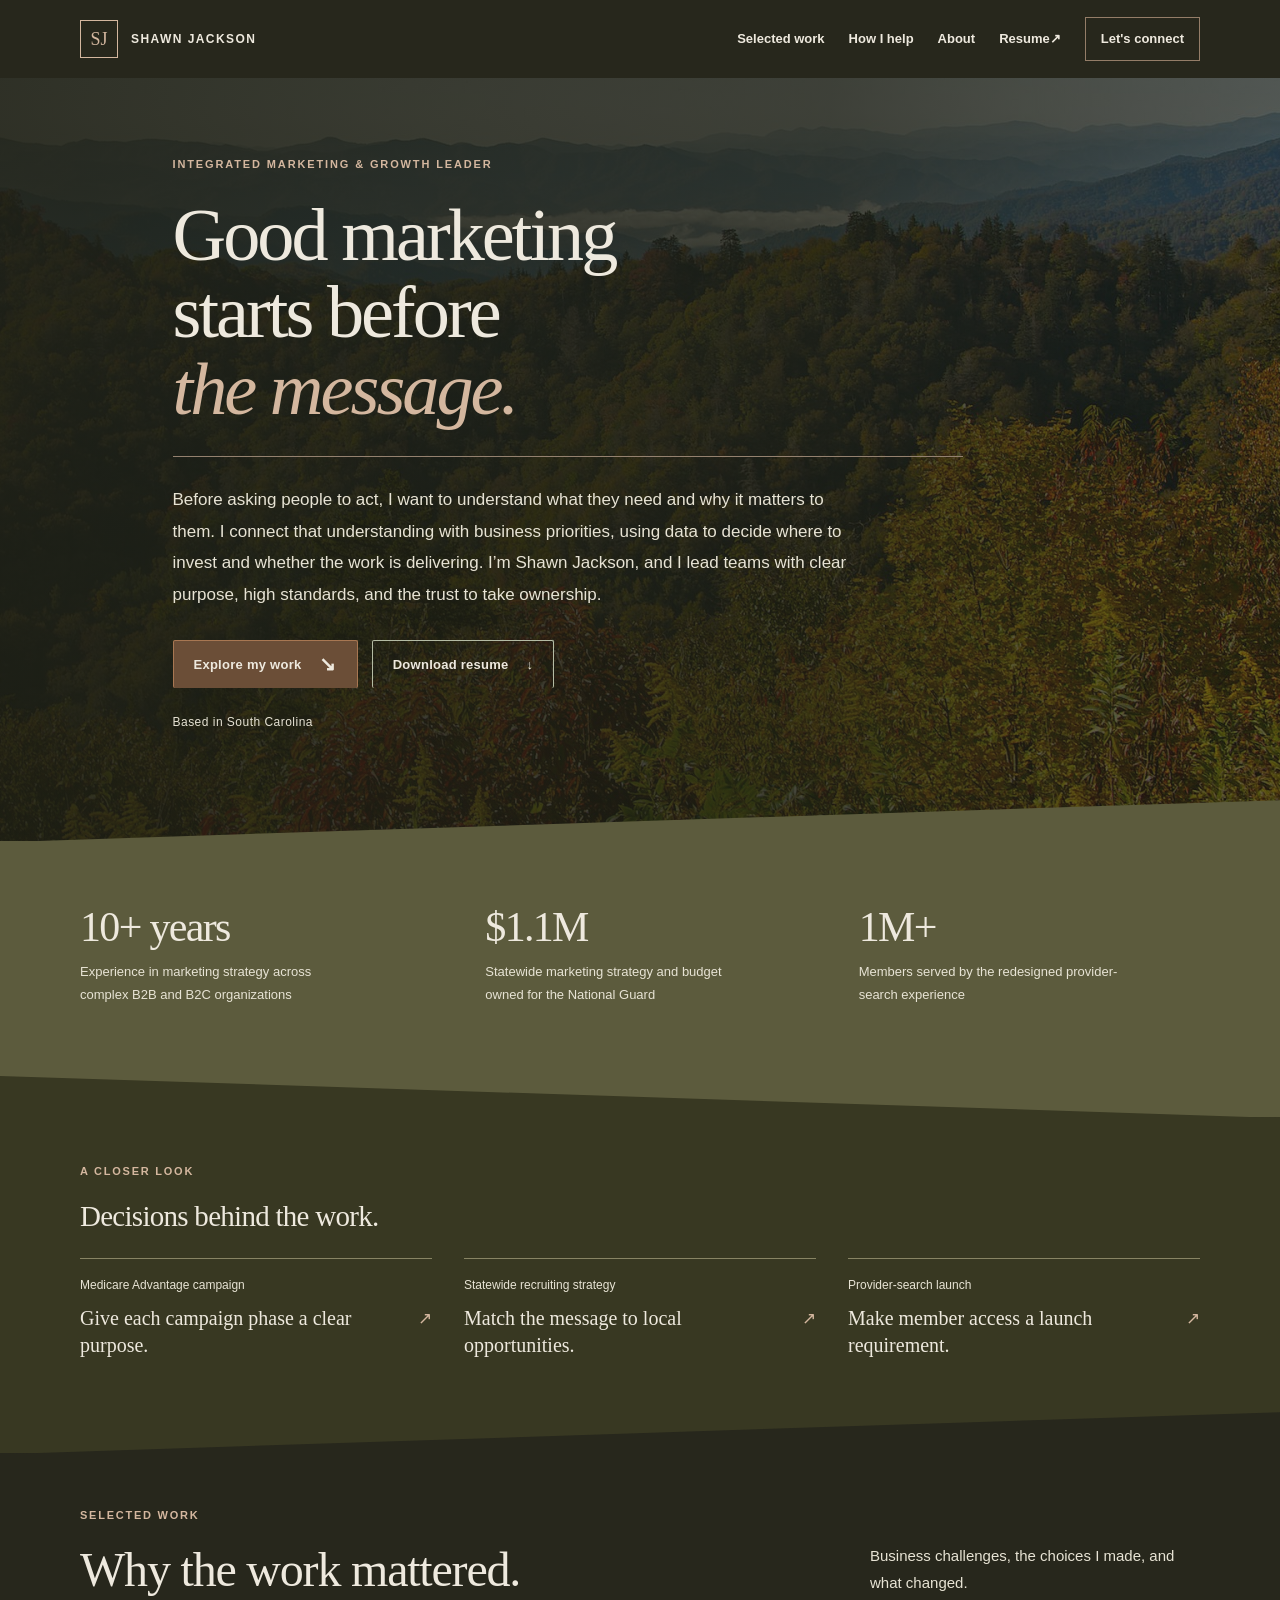
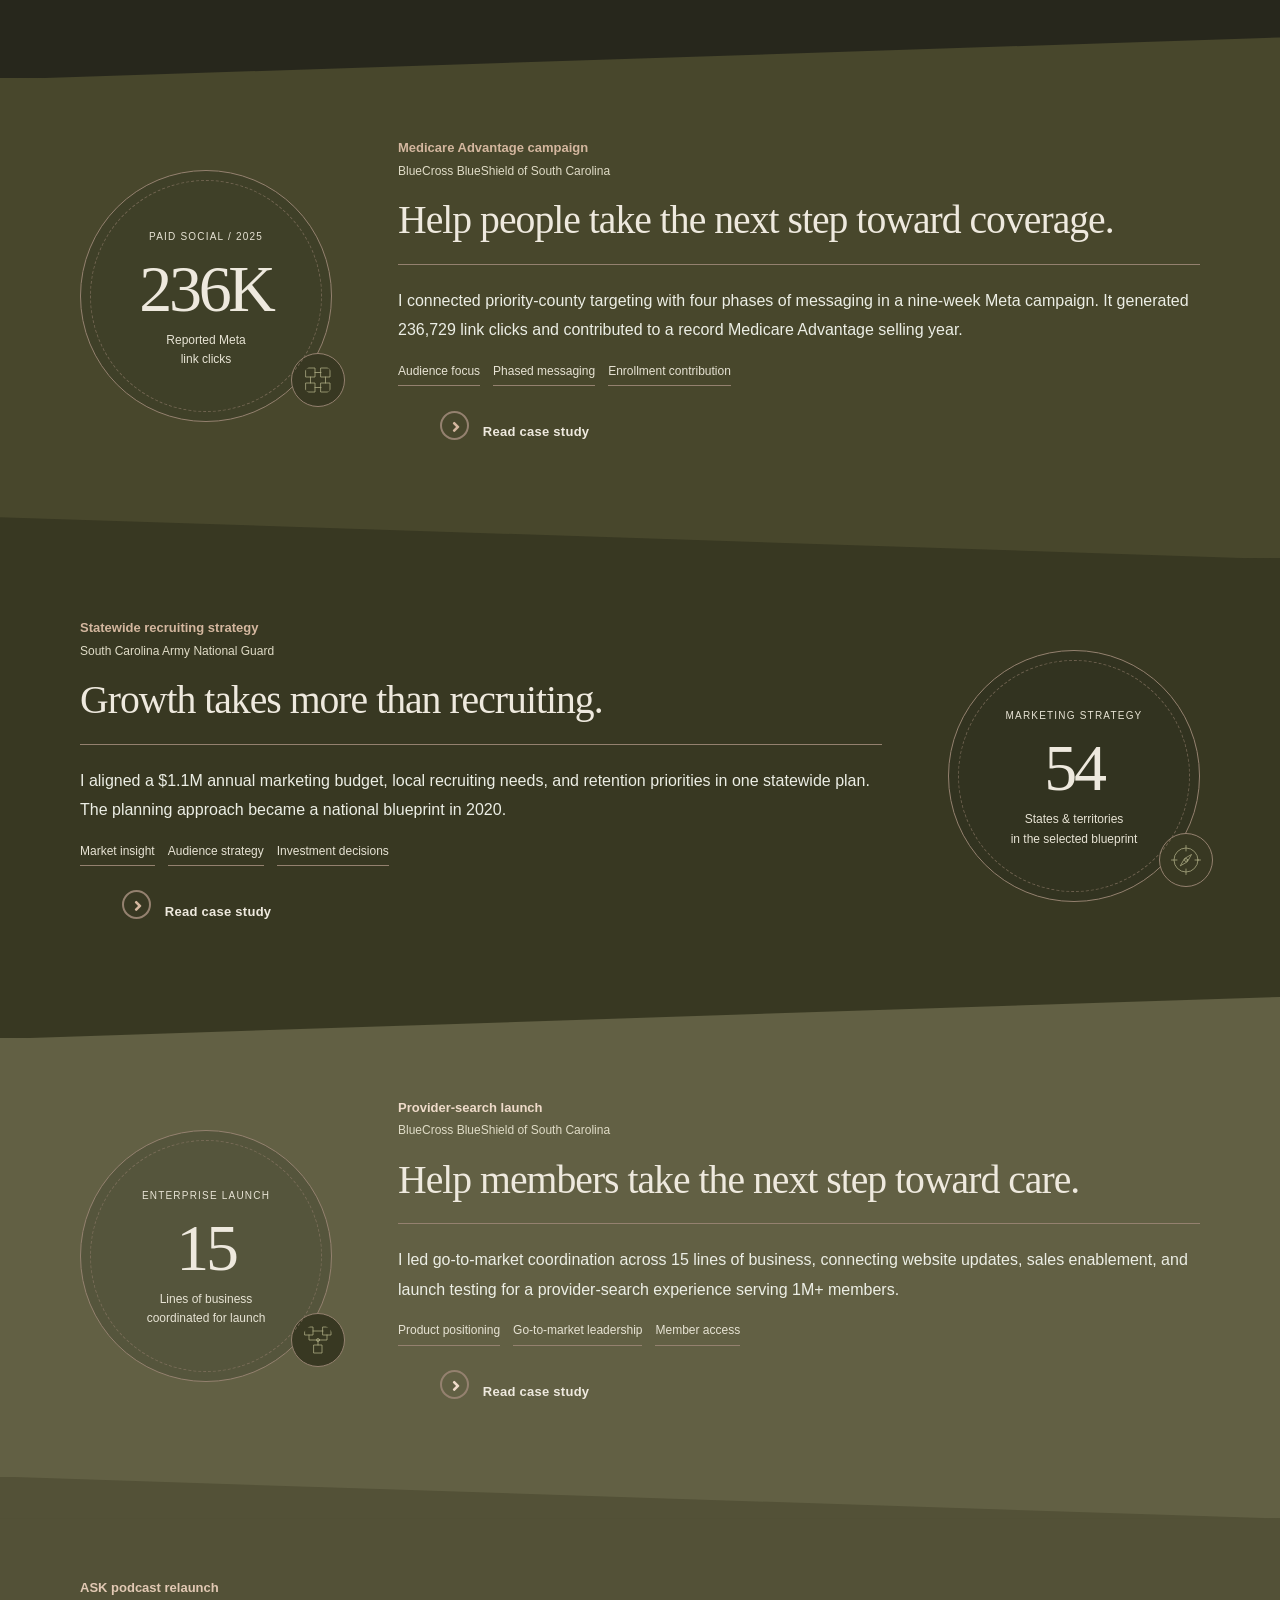
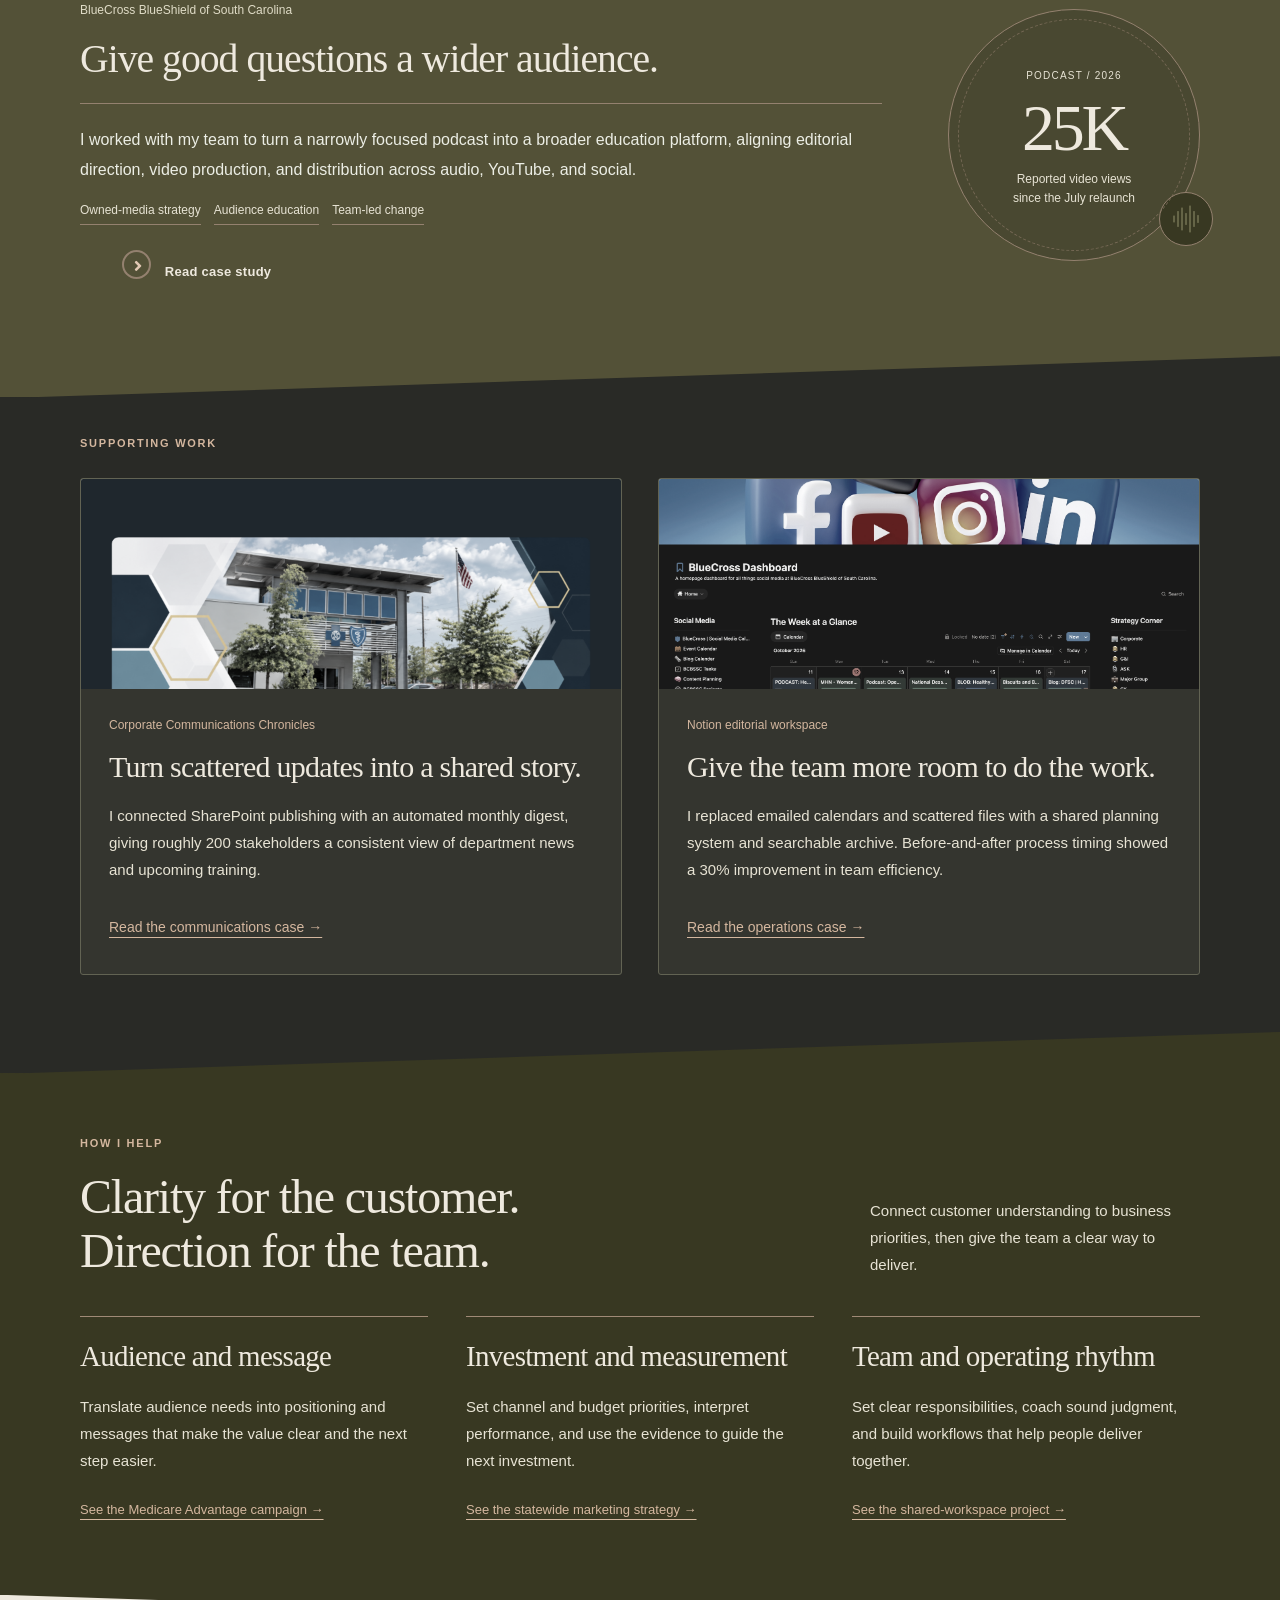
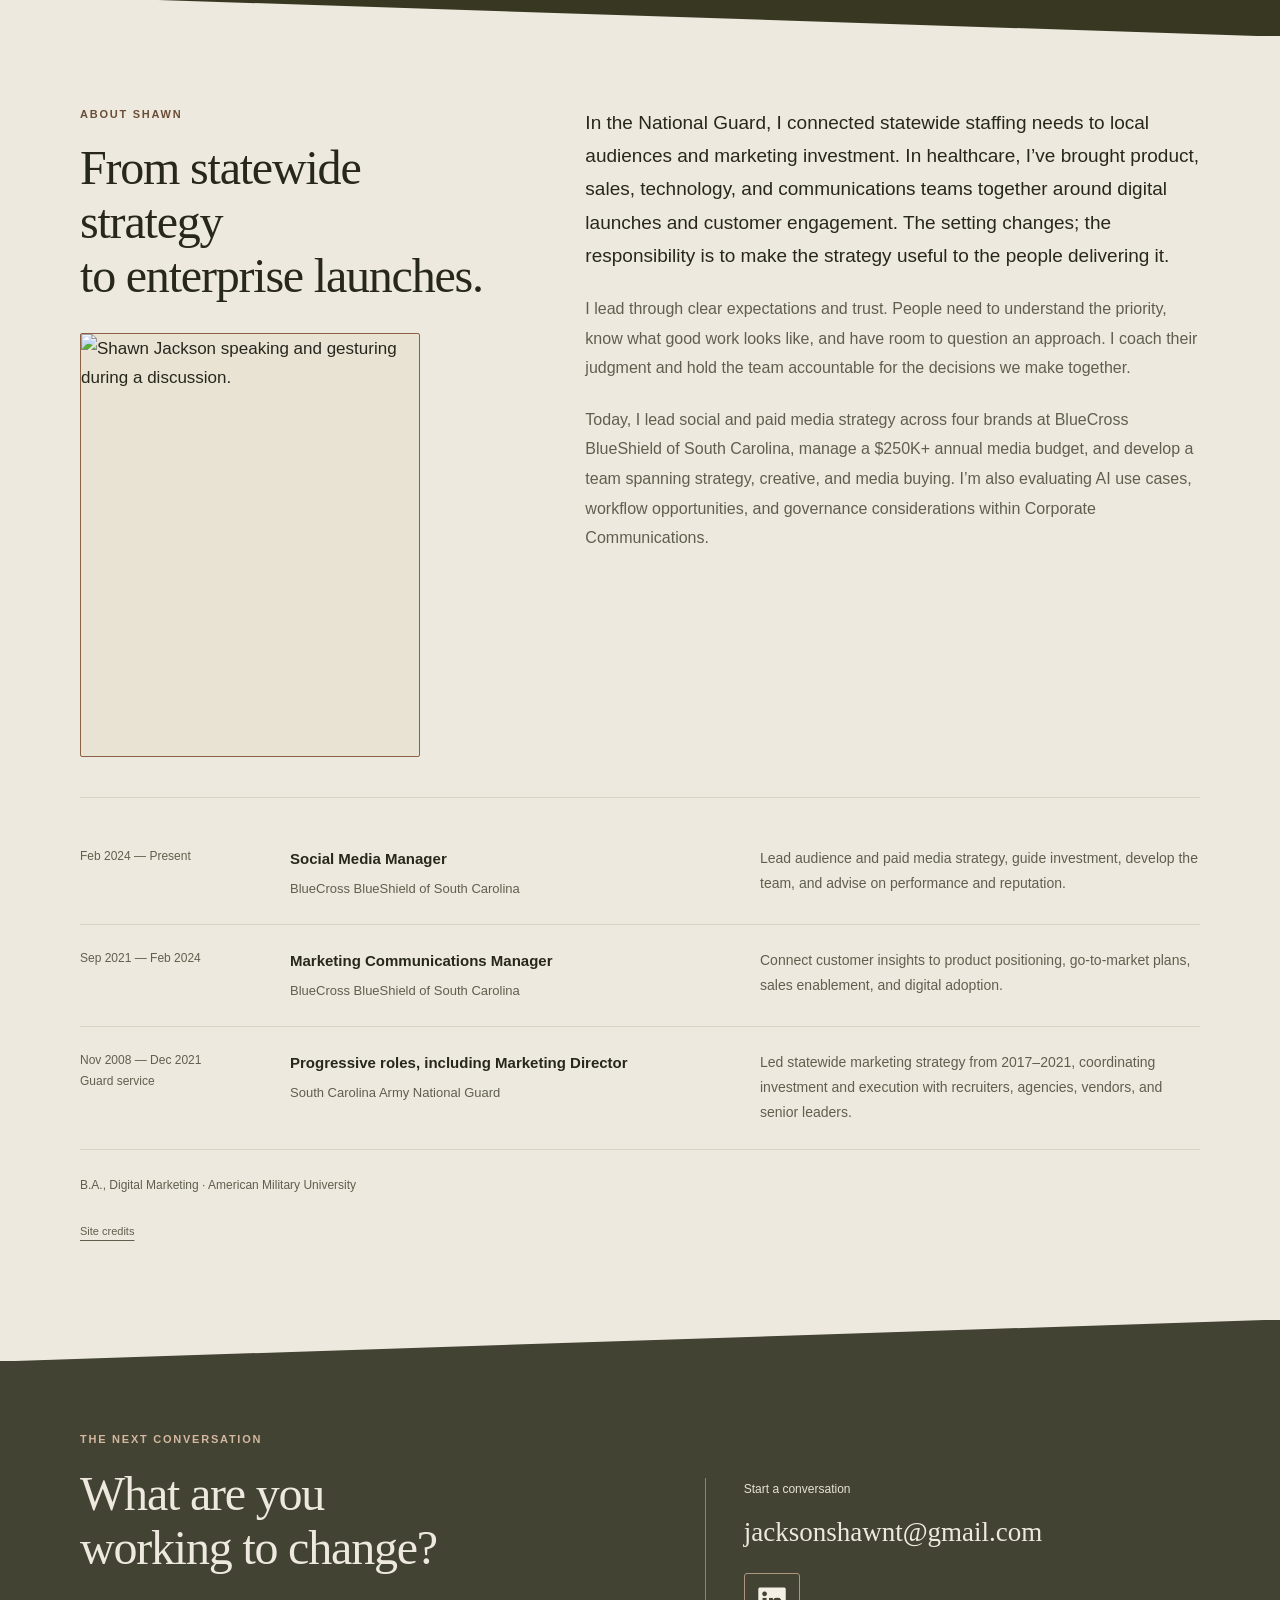
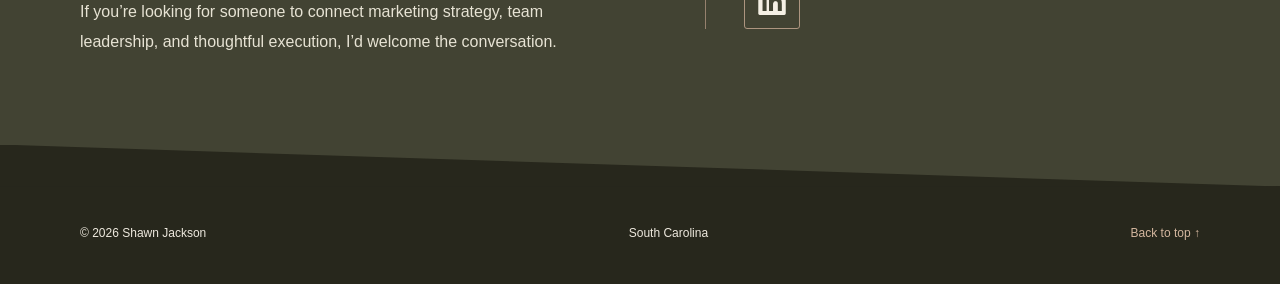
==== commit 86979f2c: "Add files via upload Updating to add portrait." ====
--- a/index.html
+++ b/index.html
@@ -23,7 +23,7 @@
   <link rel="icon" type="image/svg+xml" href="assets/favicon.svg">
   <script src="script.js" defer></script>
   <script type="application/ld+json">{"@context":"https://schema.org","@type":"Person","name":"Shawn Jackson","jobTitle":"Social Media Manager","email":"mailto:jacksonshawnt@gmail.com","sameAs":["https://www.linkedin.com/in/marketer-shawn-jackson"],"knowsAbout":["Go-to-Market Strategy","Integrated Marketing","Product Marketing","Lifecycle Marketing","Brand Strategy","Marketing Leadership"]}</script>
-<link rel="stylesheet" href="assets/css/solid-state-base.css"><link rel="stylesheet" href="solid-state.css?v=20261019-executive-bronze"><script src="motion.js" defer></script><link rel="canonical" href="https://jacksonshawnt.github.io/"><meta property="og:image" content="https://jacksonshawnt.github.io/assets/images/smoky-mountains.jpg"><meta property="og:image:alt" content="Early fall ridges and mist in Great Smoky Mountains National Park"><meta property="og:url" content="https://jacksonshawnt.github.io/"></head>
+<link rel="stylesheet" href="assets/css/solid-state-base.css"><link rel="stylesheet" href="solid-state.css?v=20261019-about-photo"><script src="motion.js" defer></script><link rel="canonical" href="https://jacksonshawnt.github.io/"><meta property="og:image" content="https://jacksonshawnt.github.io/assets/images/smoky-mountains.jpg"><meta property="og:image:alt" content="Early fall ridges and mist in Great Smoky Mountains National Park"><meta property="og:url" content="https://jacksonshawnt.github.io/"></head>
 <body class="solid-home"><a class="skip-link" href="#main">Skip to content</a><header class="site-header">
     <div class="container nav-inner">
       <a class="brand" href="./" aria-label="Shawn Jackson home"><span class="brand-mark" aria-hidden="true">SJ</span><span class="brand-name">Shawn Jackson</span></a>
@@ -148,6 +148,7 @@
 <div>
 <p class="eyebrow">About Shawn</p>
 <h2 id="about-heading">From statewide strategy<br>to enterprise launches.</h2>
+<figure class="about-portrait"><img src="assets/images/shawn-jackson-portrait.jpg" alt="Shawn Jackson speaking and gesturing during a discussion." width="1122" height="1402" loading="lazy" decoding="async"></figure>
 </div>
 <div>
 <p class="about-intro">In the National Guard, I connected statewide staffing needs to local audiences and marketing investment. In healthcare, I’ve brought product, sales, technology, and communications teams together around digital launches and customer engagement. The setting changes; the responsibility is to make the strategy useful to the people delivering it.</p>
--- a/solid-state.css
+++ b/solid-state.css
@@ -197,3 +197,10 @@
 .solid-home :focus-visible,.solid-case .case-hero :focus-visible{outline-color:var(--bronze-text)}
 .solid-home .about-section :focus-visible{outline-color:var(--bronze)}
 @media(forced-colors:active){.solid-home :focus-visible,.solid-home .about-section :focus-visible,.solid-case .case-hero :focus-visible{outline-color:Highlight}}
+
+/* About portrait: restrained editorial image on the existing cream surface. */
+.about-portrait{width:min(100%,340px);margin:30px 0 0;border:1px solid var(--bronze-burnished);border-radius:2px;overflow:hidden;background:var(--bone)}
+.about-portrait img{display:block;width:100%;height:auto;aspect-ratio:1122 / 1402;object-fit:cover}
+@media(max-width:780px){.about-portrait{width:min(100%,320px);margin-top:25px}}
+@media print{.about-portrait{width:150px;margin-top:15px;break-inside:avoid;box-shadow:none}}
+@media(forced-colors:active){.about-portrait{border-color:CanvasText}}
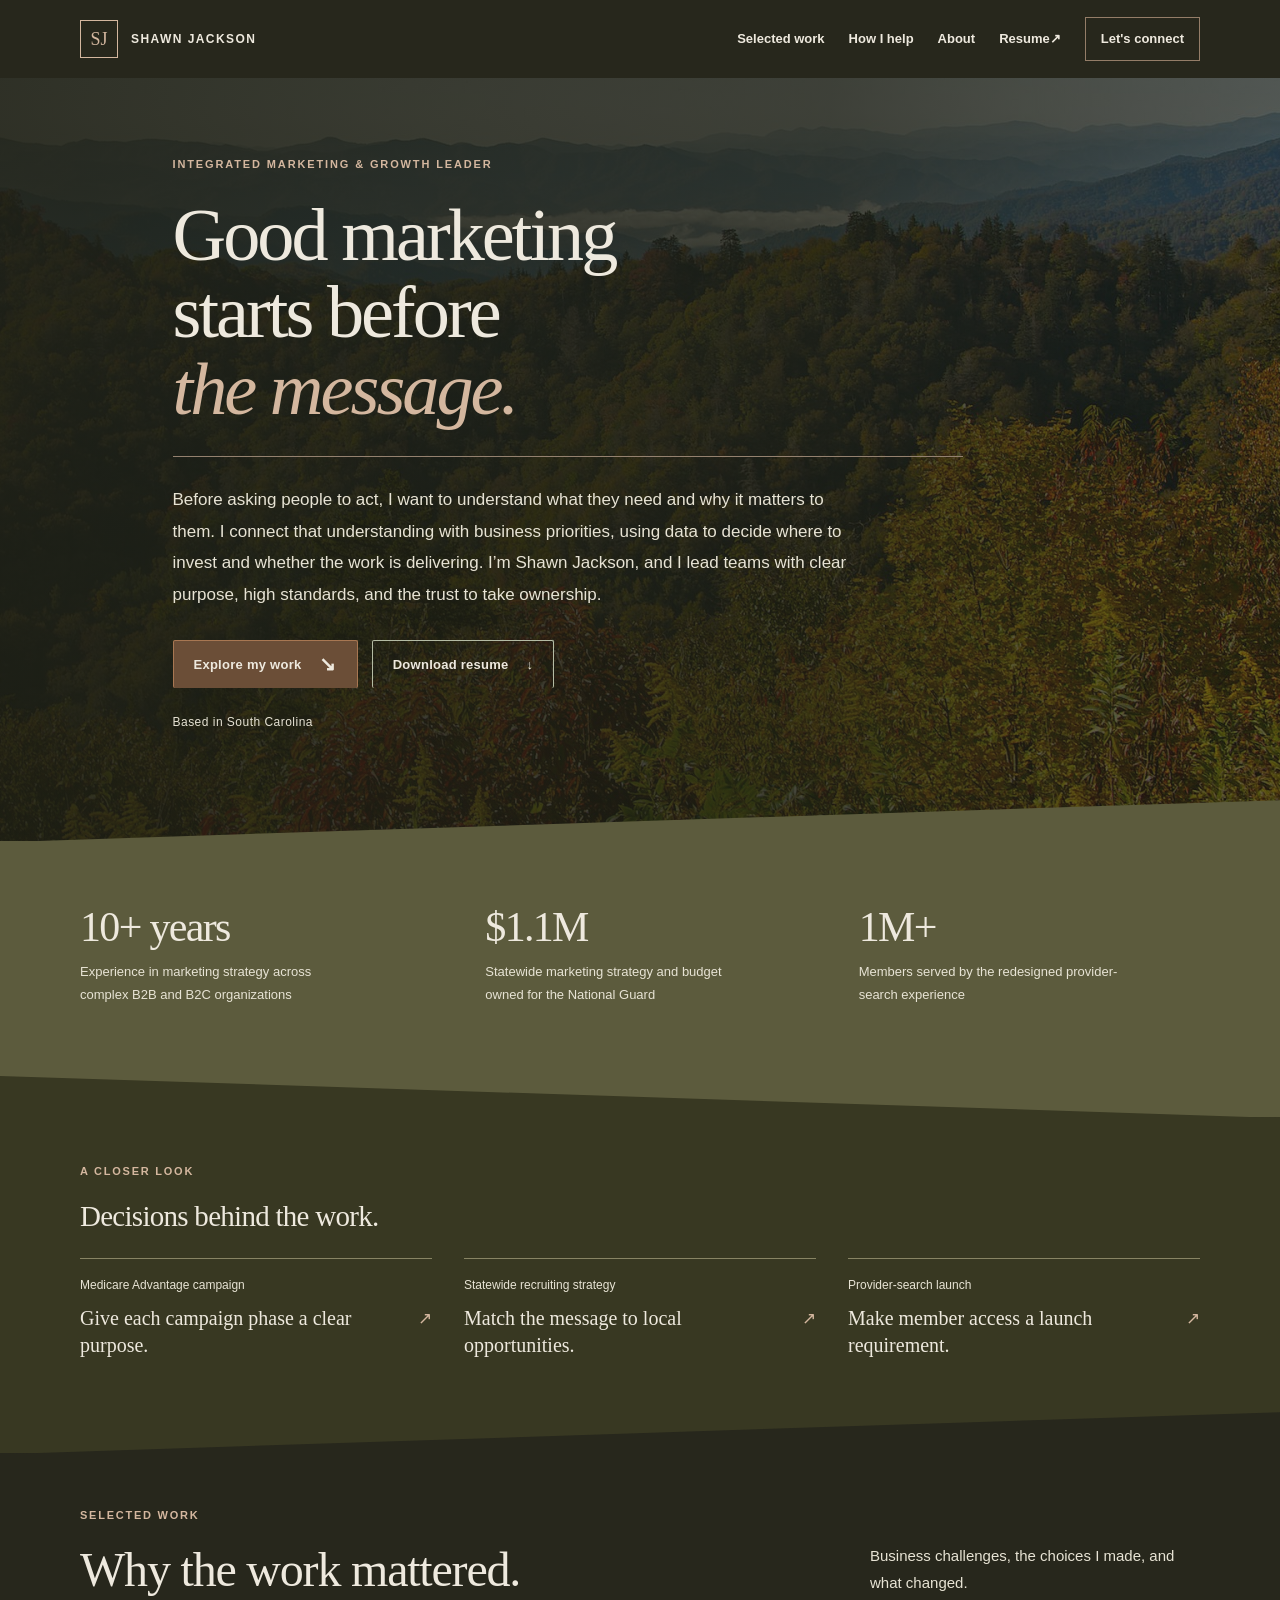
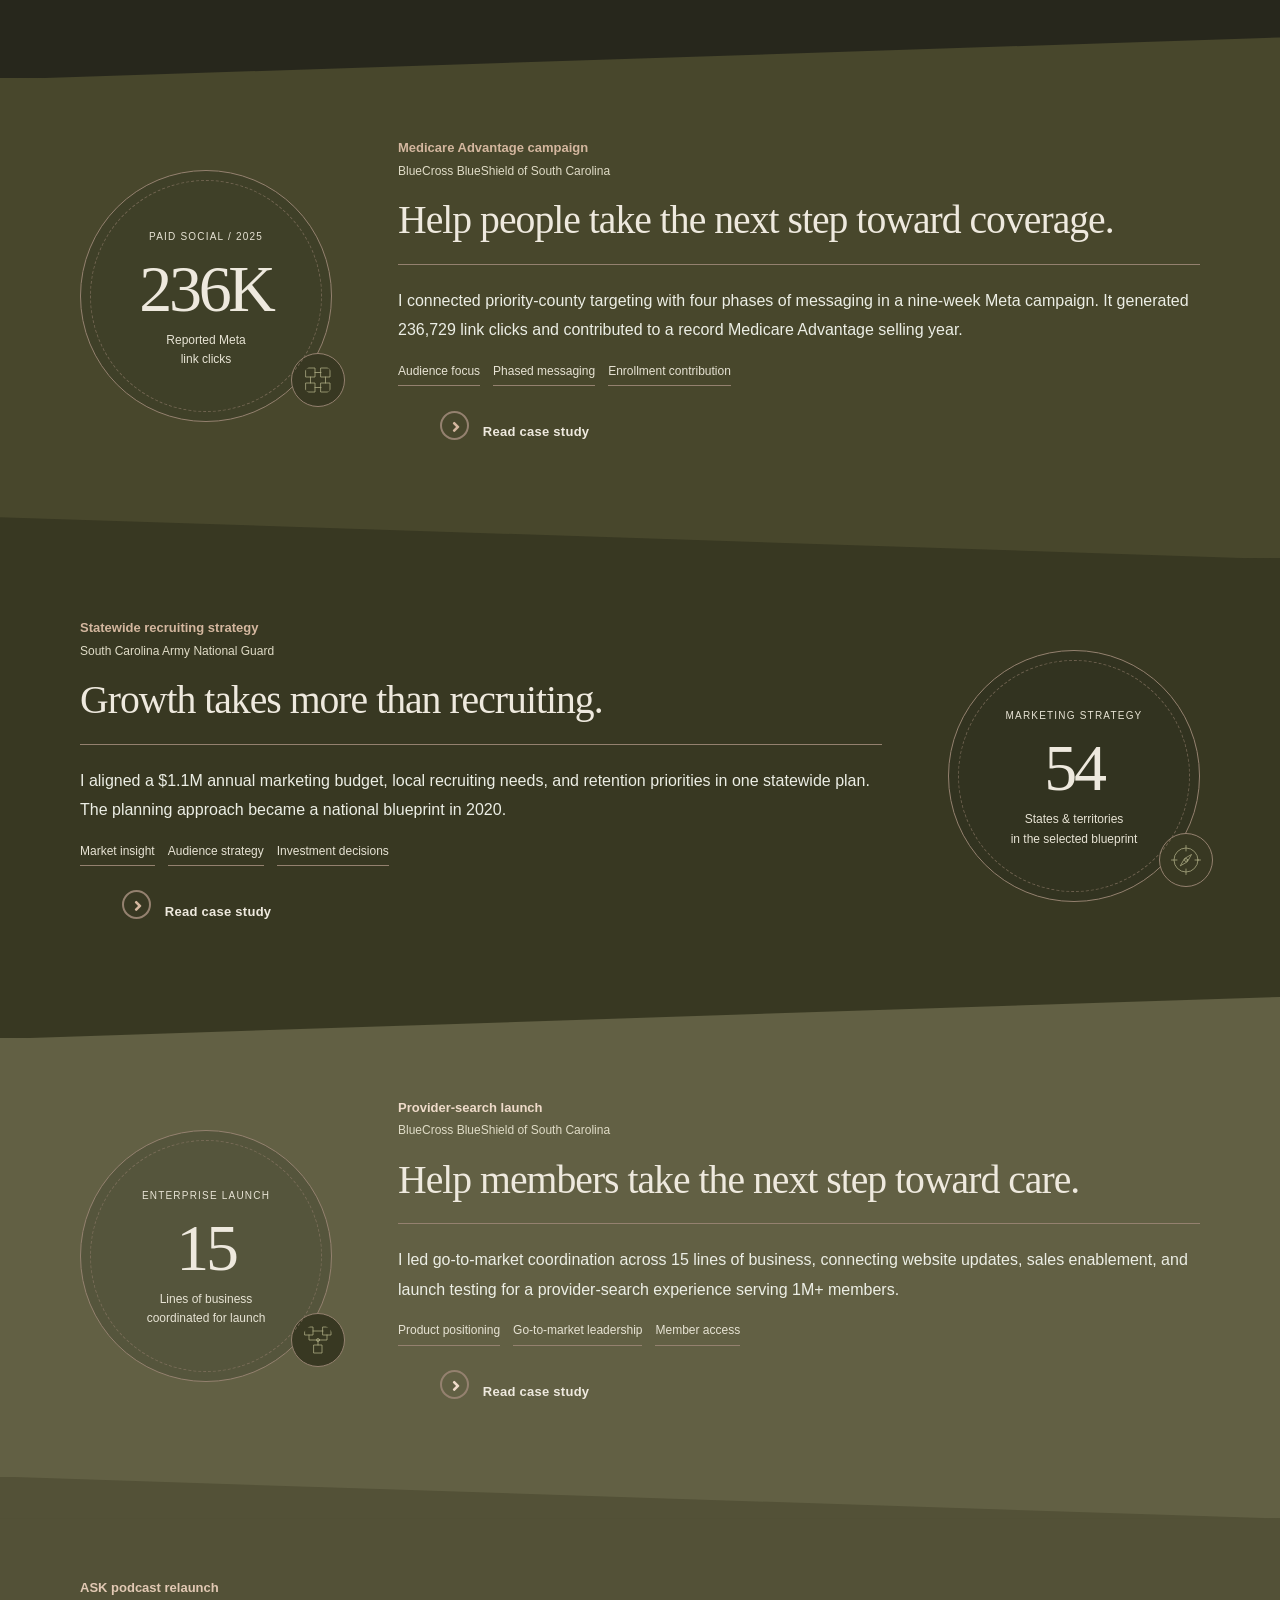
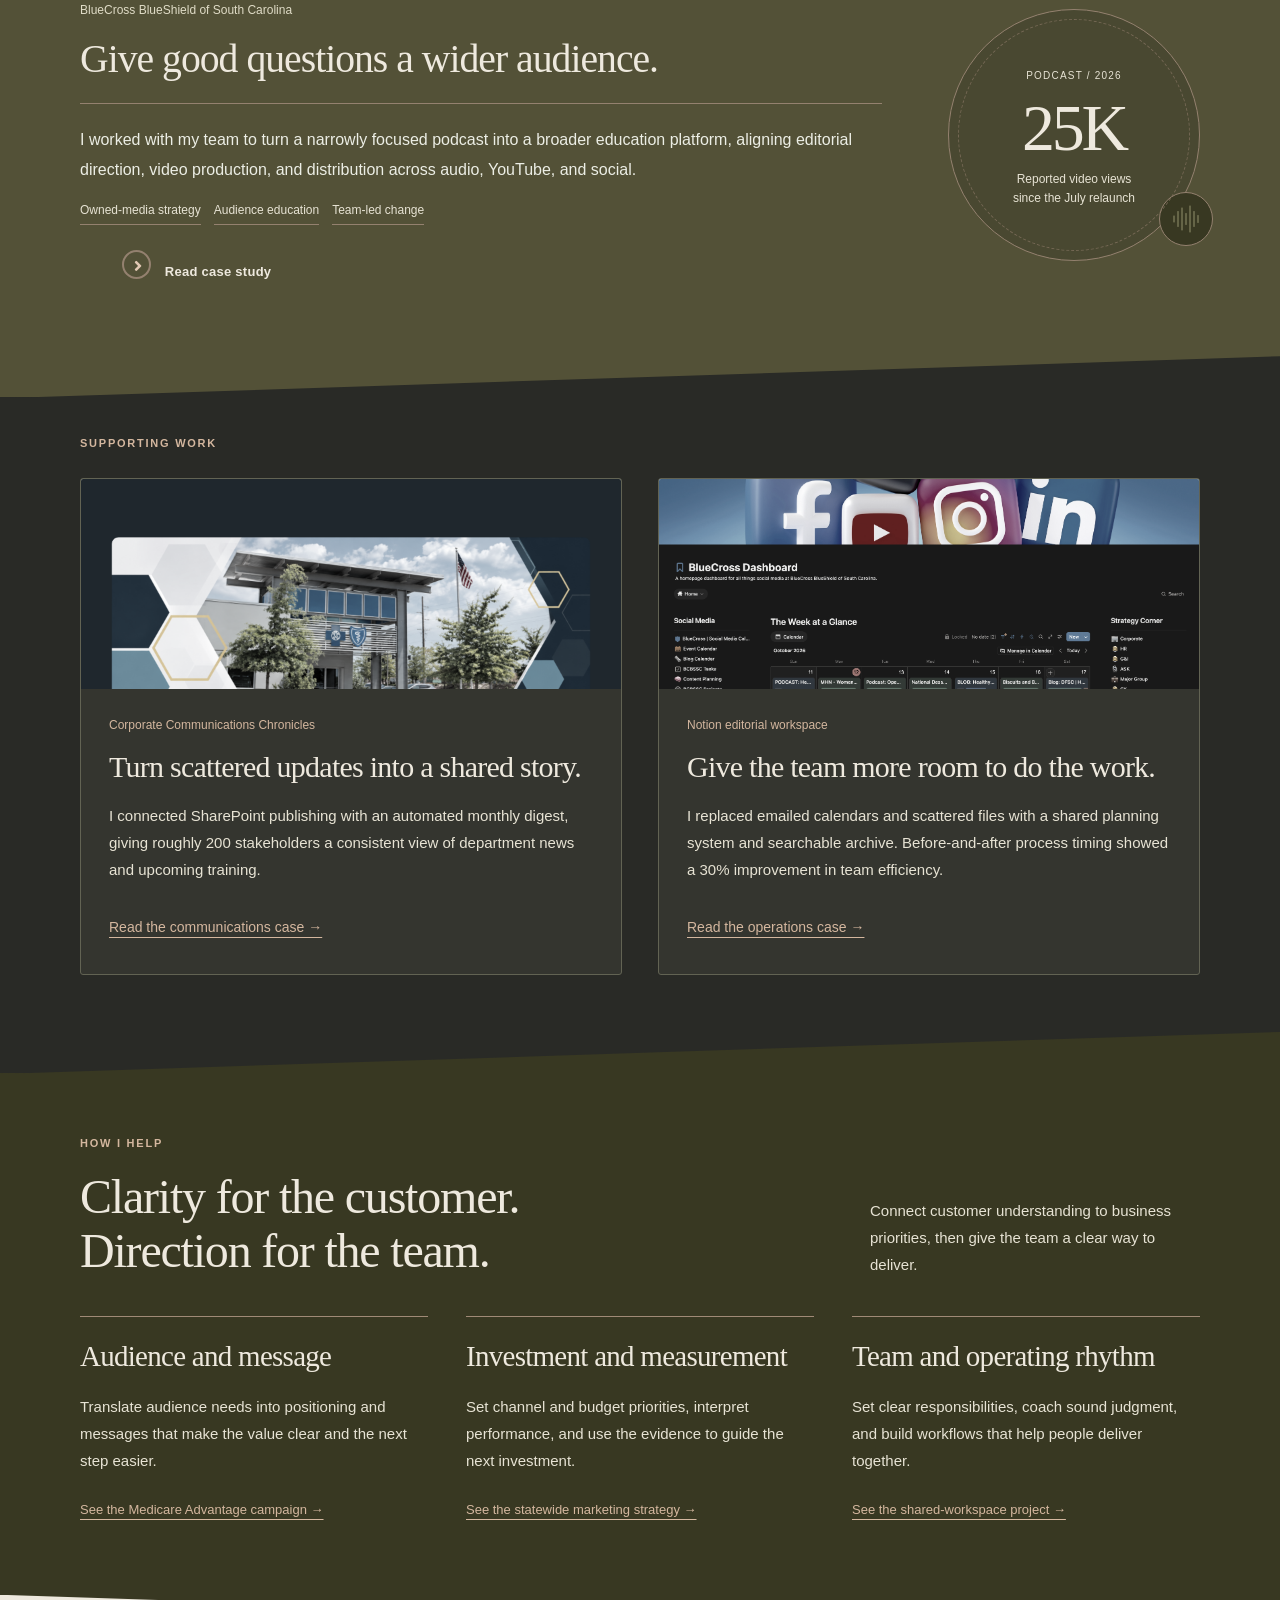
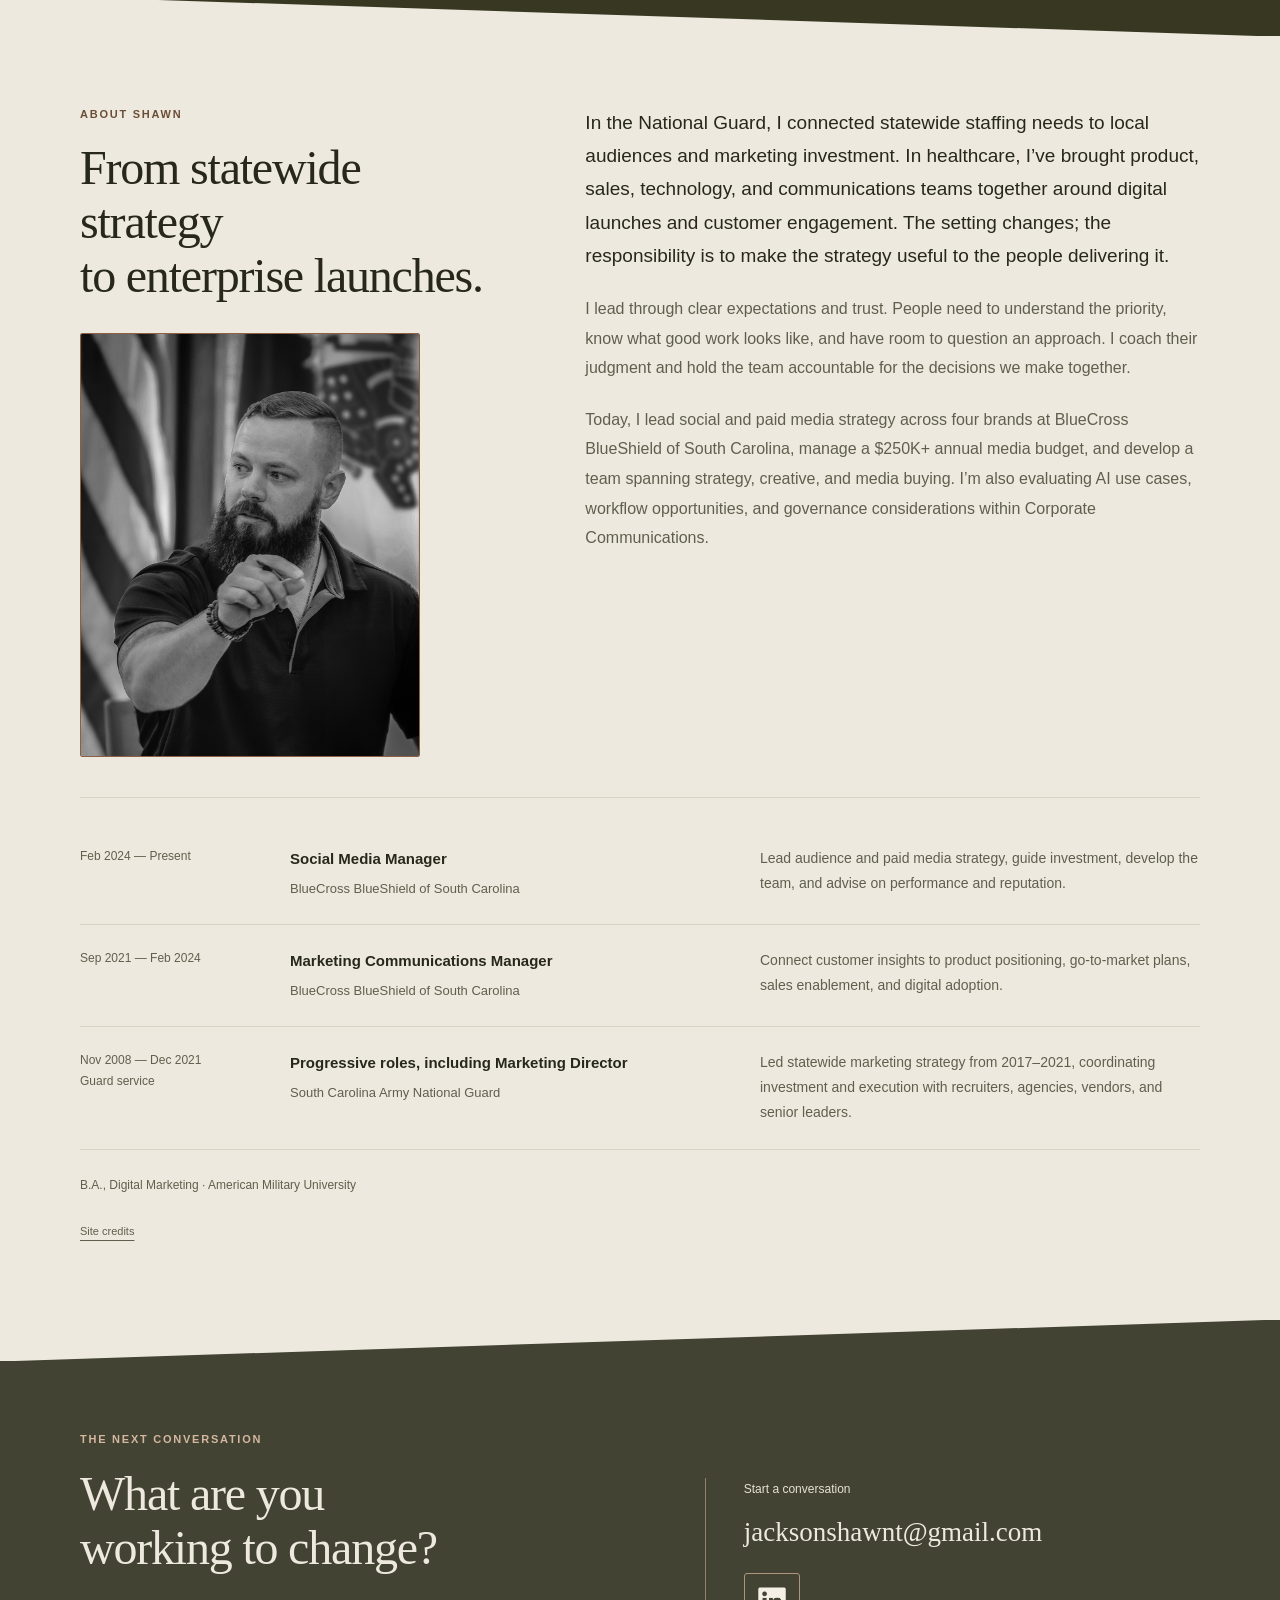
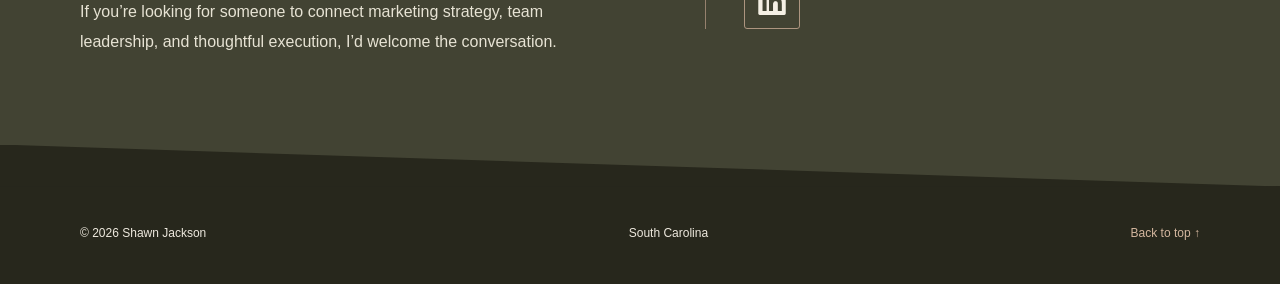
==== commit 4fdb8f79: "Update index.html" ====
--- a/index.html
+++ b/index.html
@@ -148,7 +148,7 @@
 <div>
 <p class="eyebrow">About Shawn</p>
 <h2 id="about-heading">From statewide strategy<br>to enterprise launches.</h2>
-<figure class="about-portrait"><img src="assets/images/shawn-jackson-portrait.jpg" alt="Shawn Jackson speaking and gesturing during a discussion." width="1122" height="1402" loading="lazy" decoding="async"></figure>
+<figure class="about-portrait"><img src="assets/images/shawn-jackson-portrait.png" alt="Shawn Jackson speaking and gesturing during a discussion." width="1122" height="1402" loading="lazy" decoding="async"></figure>
 </div>
 <div>
 <p class="about-intro">In the National Guard, I connected statewide staffing needs to local audiences and marketing investment. In healthcare, I’ve brought product, sales, technology, and communications teams together around digital launches and customer engagement. The setting changes; the responsibility is to make the strategy useful to the people delivering it.</p>
@@ -201,4 +201,4 @@
 <p>South Carolina</p>
 <a href="#main">Back to top ↑</a>
 </div></footer>
-</body></html>+</body></html>
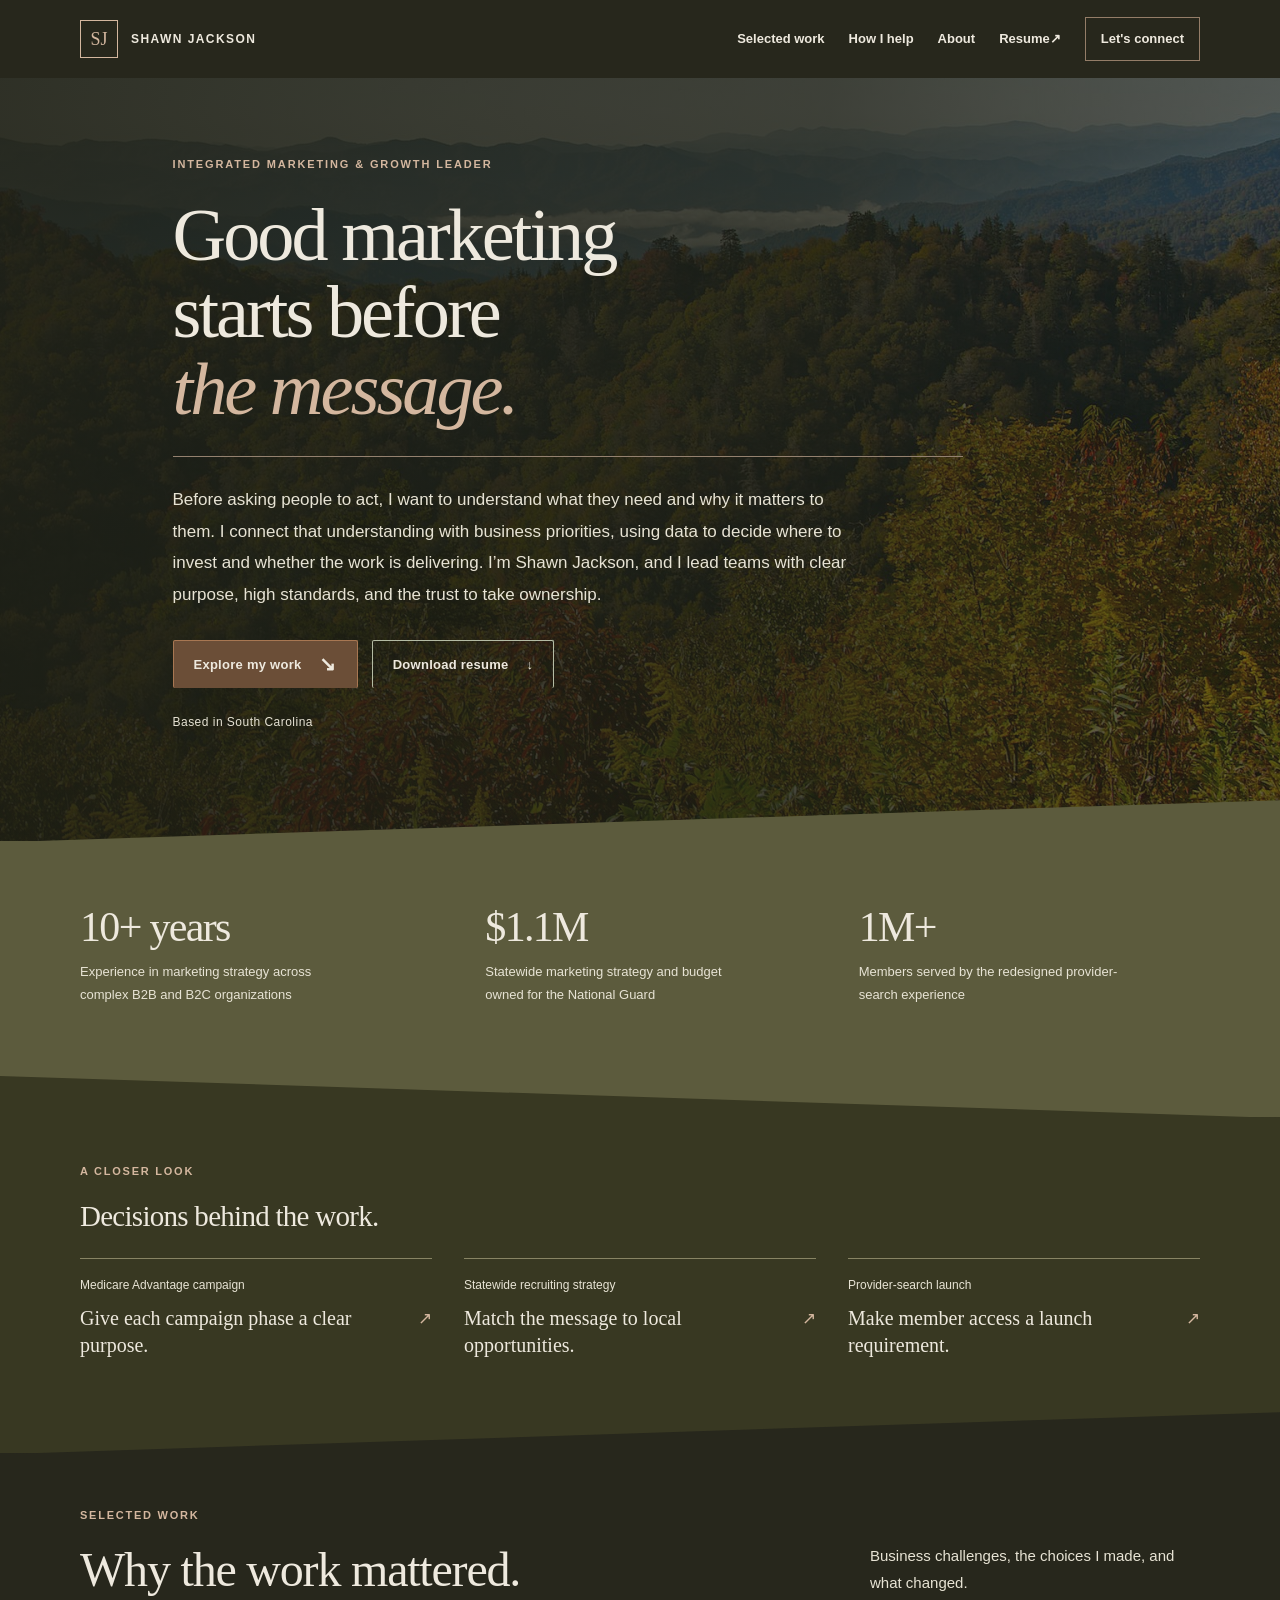
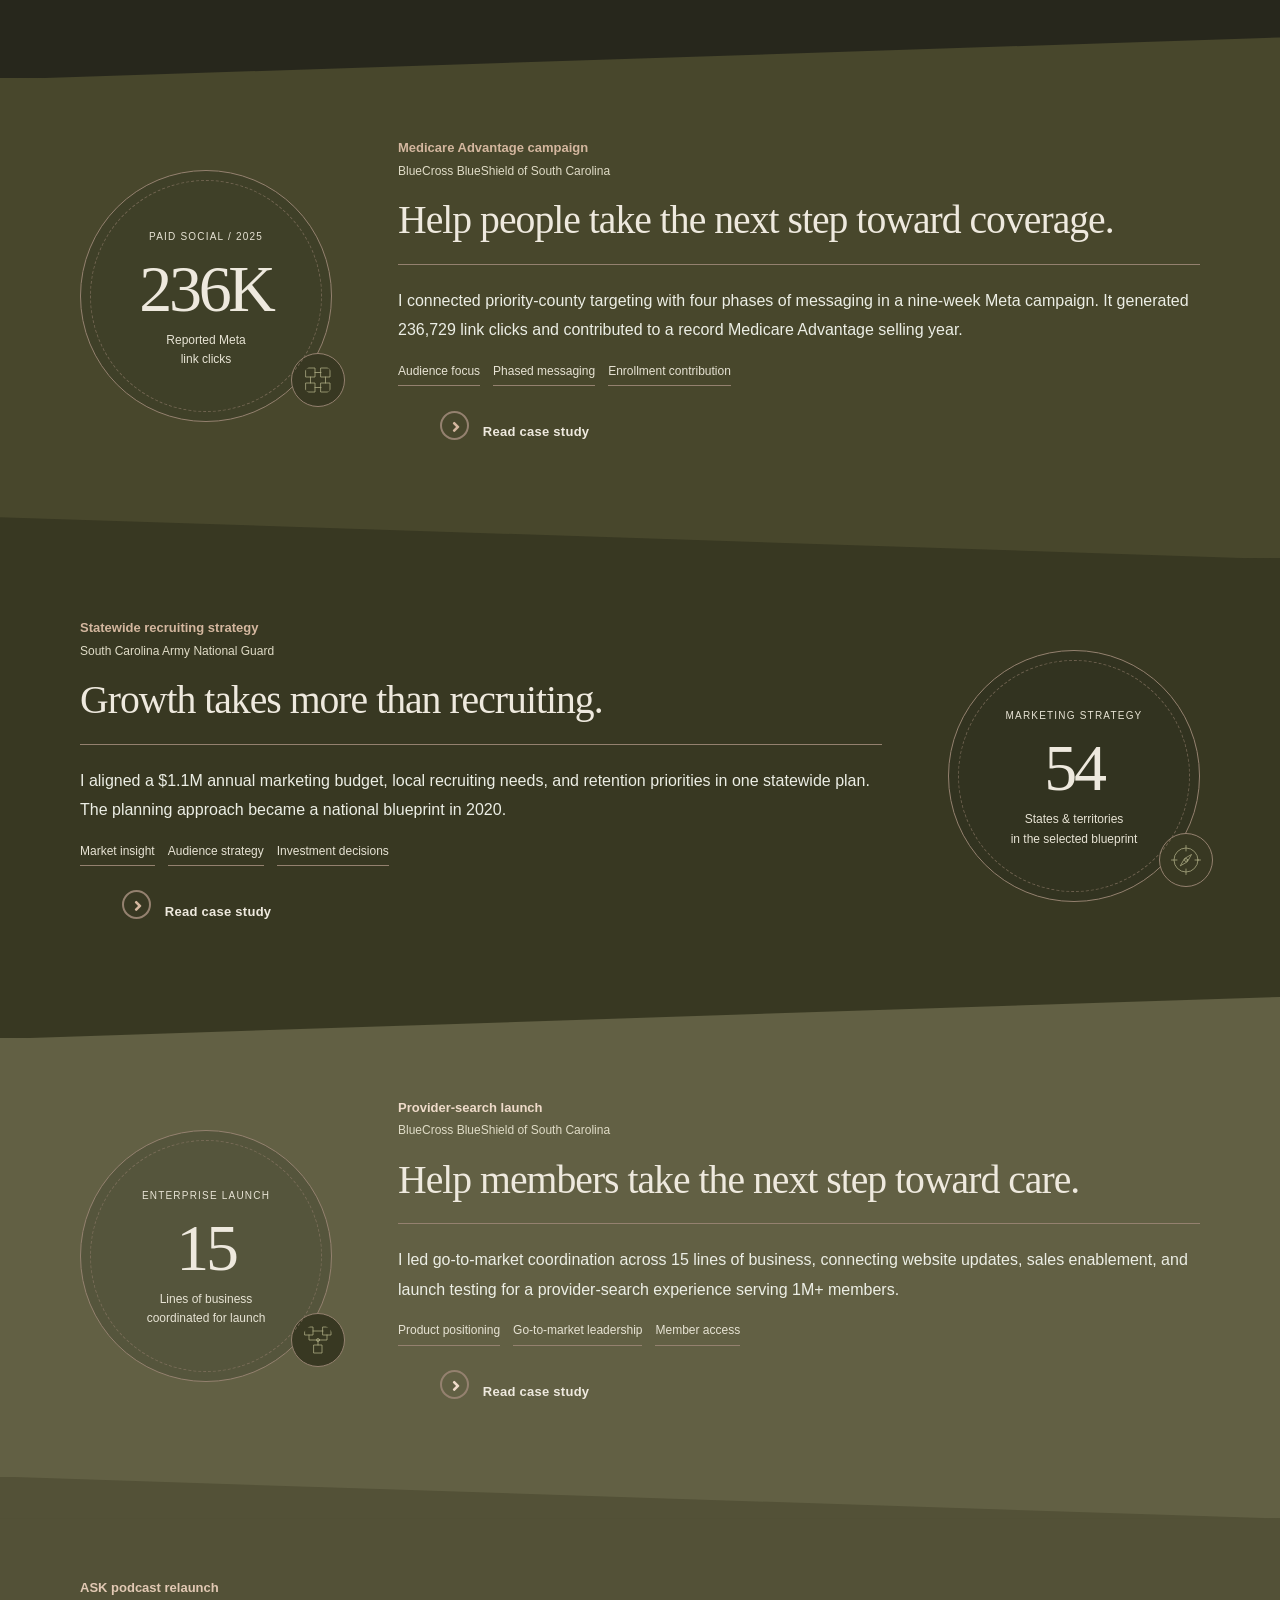
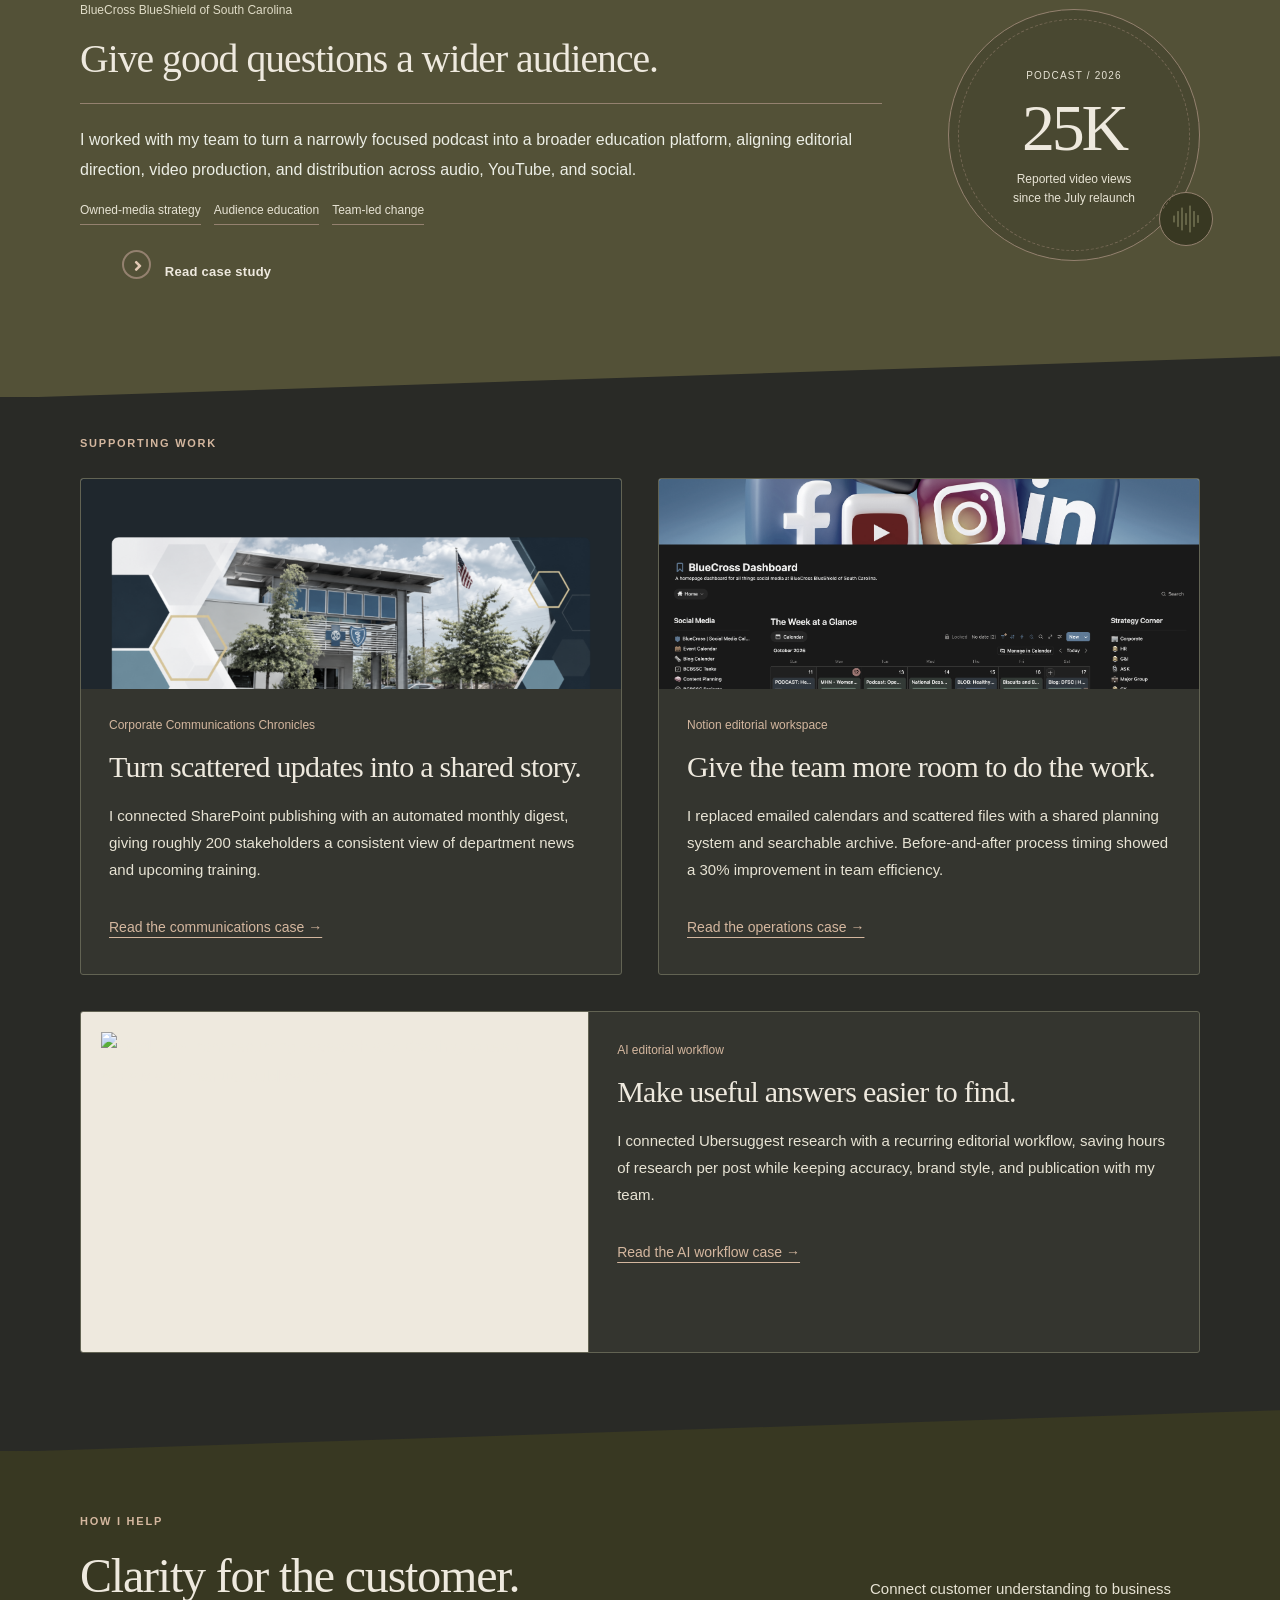
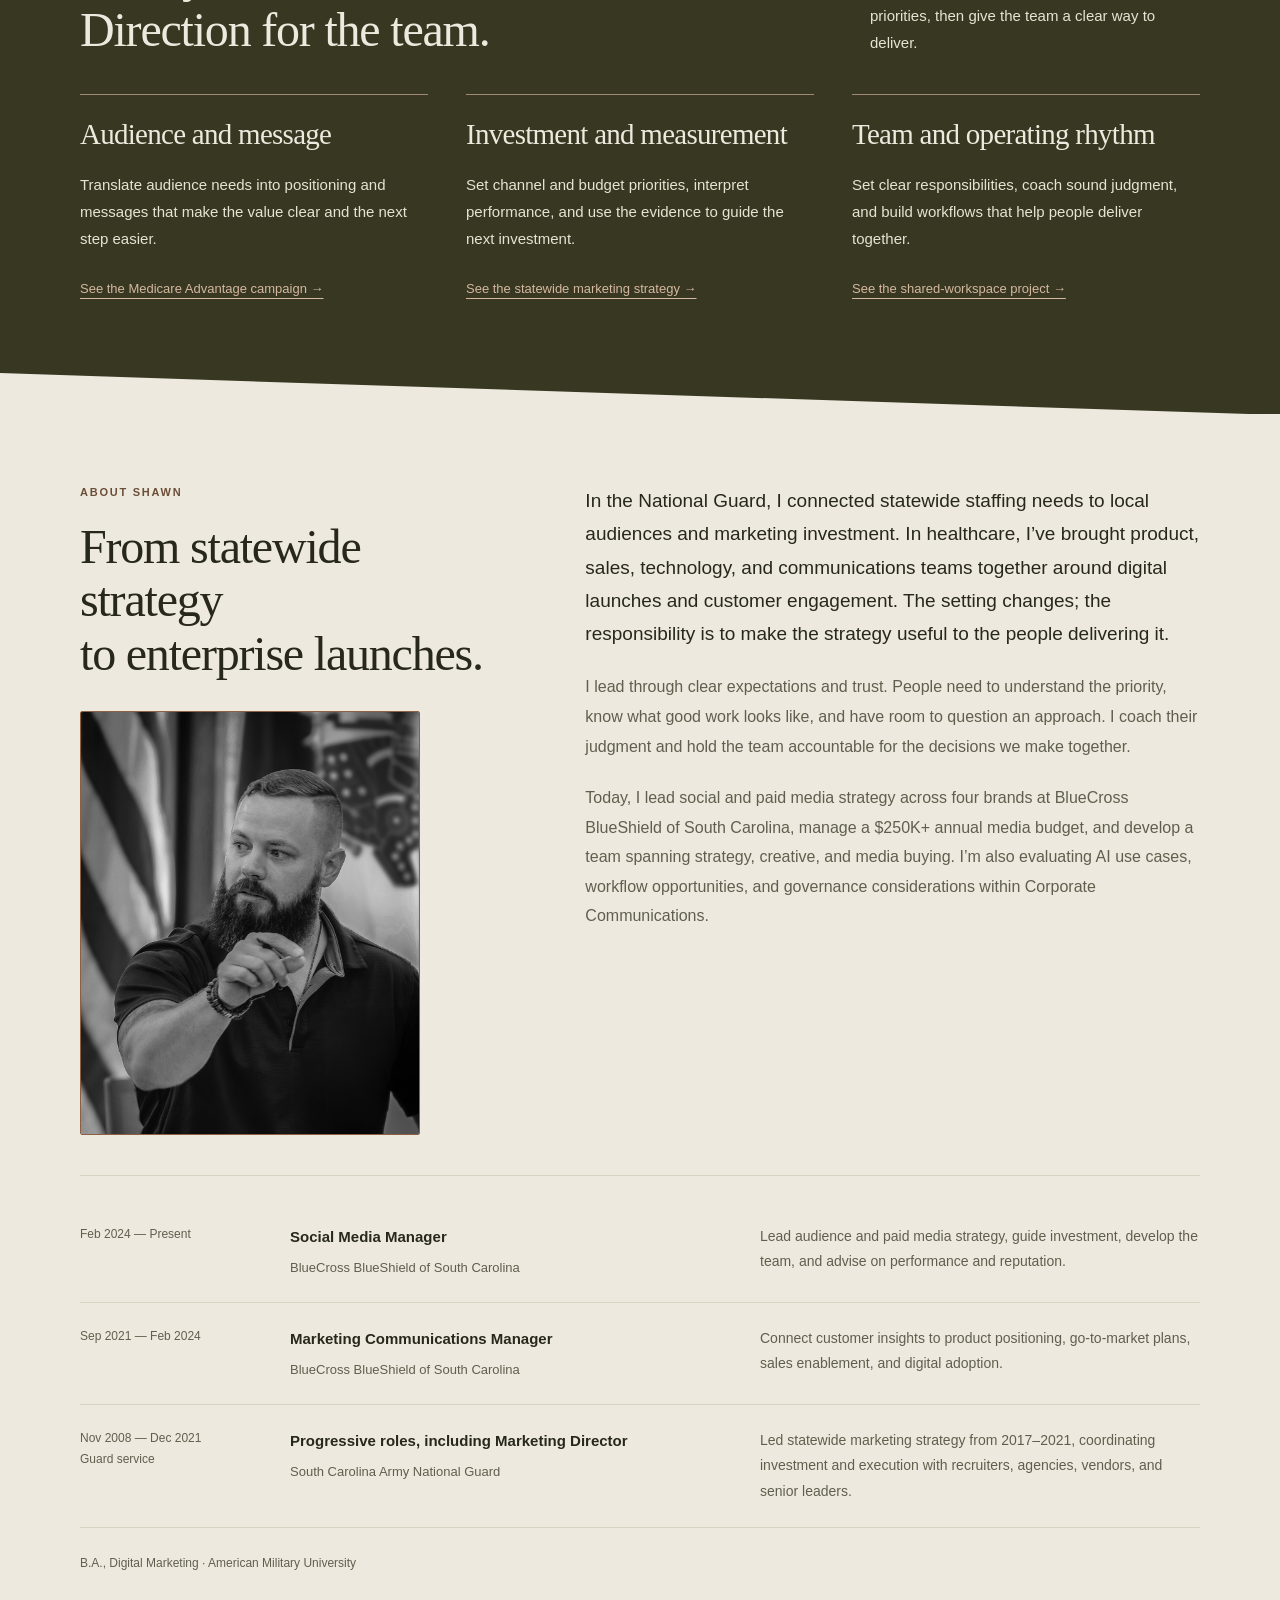
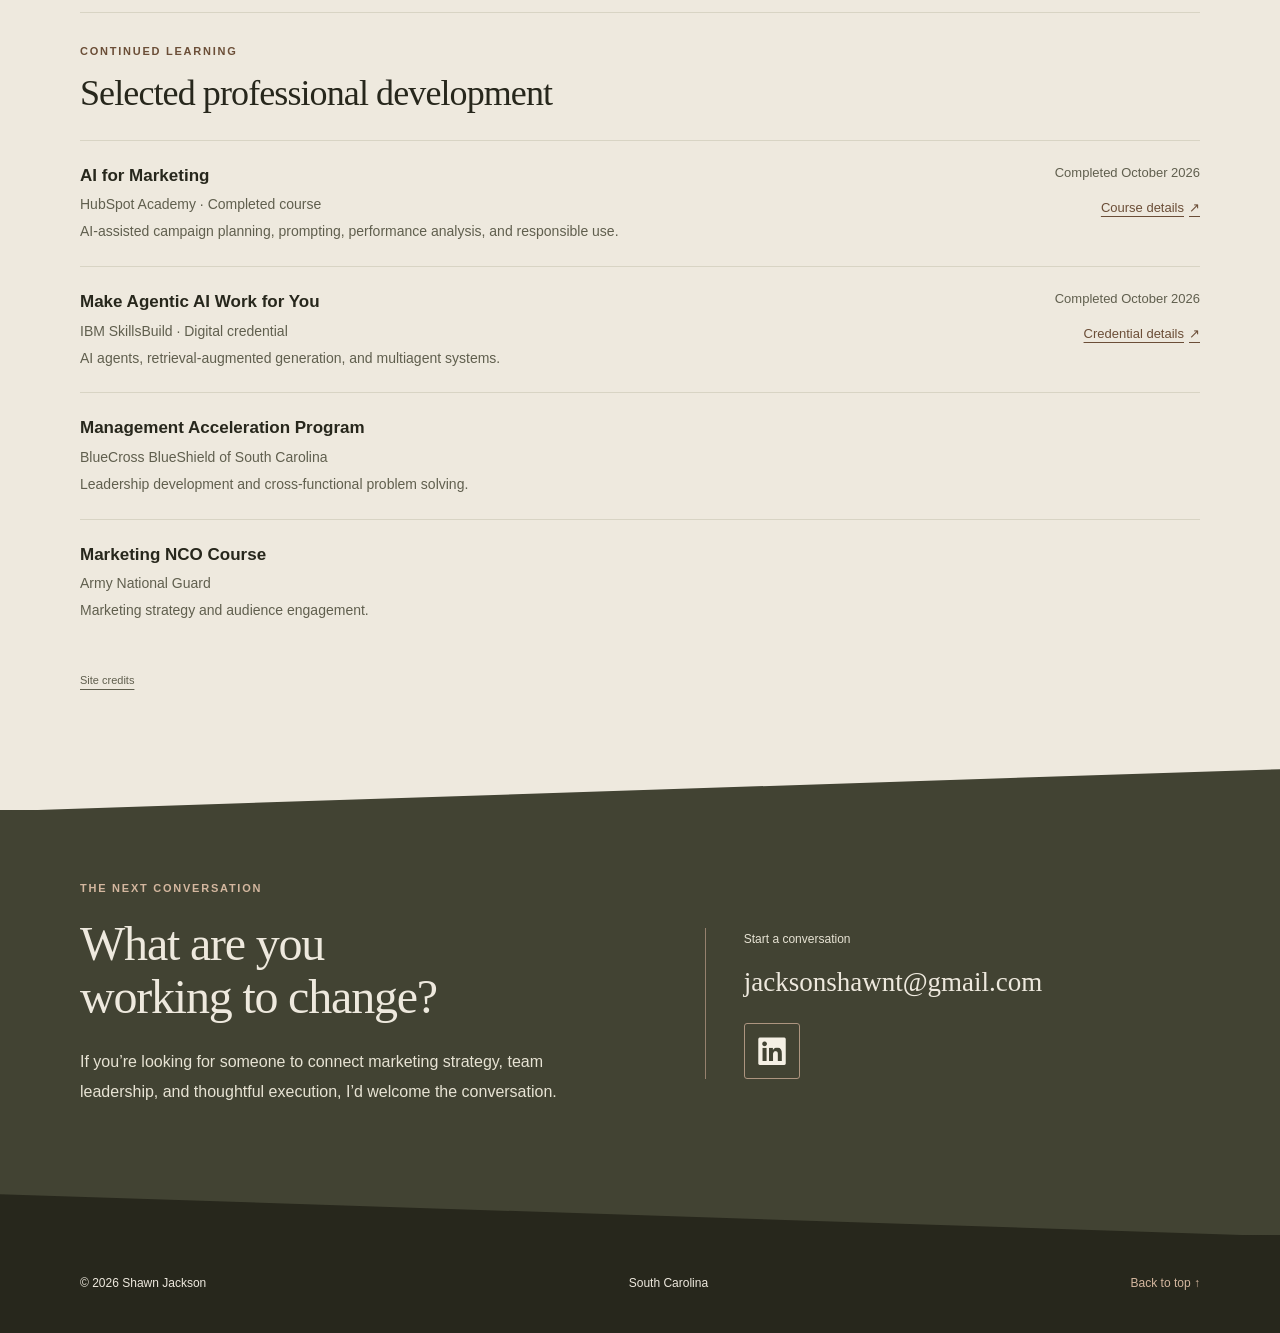
==== commit 150a8313: "Add files via upload" ====
--- a/index.html
+++ b/index.html
@@ -23,7 +23,7 @@
   <link rel="icon" type="image/svg+xml" href="assets/favicon.svg">
   <script src="script.js" defer></script>
   <script type="application/ld+json">{"@context":"https://schema.org","@type":"Person","name":"Shawn Jackson","jobTitle":"Social Media Manager","email":"mailto:jacksonshawnt@gmail.com","sameAs":["https://www.linkedin.com/in/marketer-shawn-jackson"],"knowsAbout":["Go-to-Market Strategy","Integrated Marketing","Product Marketing","Lifecycle Marketing","Brand Strategy","Marketing Leadership"]}</script>
-<link rel="stylesheet" href="assets/css/solid-state-base.css"><link rel="stylesheet" href="solid-state.css?v=20261019-about-photo"><script src="motion.js" defer></script><link rel="canonical" href="https://jacksonshawnt.github.io/"><meta property="og:image" content="https://jacksonshawnt.github.io/assets/images/smoky-mountains.jpg"><meta property="og:image:alt" content="Early fall ridges and mist in Great Smoky Mountains National Park"><meta property="og:url" content="https://jacksonshawnt.github.io/"></head>
+<link rel="stylesheet" href="assets/css/solid-state-base.css"><link rel="stylesheet" href="solid-state.css?v=20261031-development"><script src="motion.js" defer></script><link rel="canonical" href="https://jacksonshawnt.github.io/"><meta property="og:image" content="https://jacksonshawnt.github.io/assets/images/smoky-mountains.jpg"><meta property="og:image:alt" content="Early fall ridges and mist in Great Smoky Mountains National Park"><meta property="og:url" content="https://jacksonshawnt.github.io/"></head>
 <body class="solid-home"><a class="skip-link" href="#main">Skip to content</a><header class="site-header">
     <div class="container nav-inner">
       <a class="brand" href="./" aria-label="Shawn Jackson home"><span class="brand-mark" aria-hidden="true">SJ</span><span class="brand-name">Shawn Jackson</span></a>
@@ -121,7 +121,8 @@
 <h3>Give the team more room to do the work.</h3>
 <p>I replaced emailed calendars and scattered files with a shared planning system and searchable archive. Before-and-after process timing showed a 30% improvement in team efficiency.</p>
 <a class="text-link" href="case-studies/marketing-operations.html">Read the operations case →</a>
-</article>
+</article><article class="supporting-project supporting-project-wide"><a class="support-preview" href="case-studies/ai-content-workflow.html" aria-label="AI editorial workflow case study"><img src="assets/work-samples/ai-editorial-workflow.svg" alt="Workflow from recurring research and drafting to team review and manual publication." width="1400" height="900" loading="lazy" decoding="async"></a><div class="supporting-wide-content"><p class="supporting-label">AI editorial workflow</p><h3>Make useful answers easier to find.</h3><p>I connected Ubersuggest research with a recurring editorial workflow, saving hours of research per post while keeping accuracy, brand style, and publication with my team.</p><a class="text-link" href="case-studies/ai-content-workflow.html">Read the AI workflow case →</a></div></article>
+
 </div>
 </div>
 </section></section>
@@ -182,6 +183,15 @@
 <p class="experience-summary">Led statewide marketing strategy from 2017–2021, coordinating investment and execution with recruiters, agencies, vendors, and senior leaders.</p>
 </div>
 <p class="hero-meta">B.A., Digital Marketing · American Military University</p>
+<section class="professional-development" id="professional-development" aria-labelledby="development-heading">
+<p class="eyebrow">Continued learning</p>
+<h3 id="development-heading">Selected professional development</h3>
+<ul class="development-list">
+<li><div><h4>AI for Marketing</h4><p class="development-issuer">HubSpot Academy · Completed course</p><p class="development-detail">AI-assisted campaign planning, prompting, performance analysis, and responsible use.</p></div><div class="development-meta"><time datetime="2026-10">Completed October 2026</time><a href="https://academy.hubspot.com/courses/AI-for-Marketers" target="_blank" rel="noopener noreferrer">Course details <span aria-hidden="true">↗</span></a></div></li>
+<li><div><h4>Make Agentic AI Work for You</h4><p class="development-issuer">IBM SkillsBuild · Digital credential</p><p class="development-detail">AI agents, retrieval-augmented generation, and multiagent systems.</p></div><div class="development-meta"><time datetime="2026-10">Completed October 2026</time><a href="https://www.credly.com/org/ibm-skillsbuild/badge/make-agentic-ai-work-for-you" target="_blank" rel="noopener noreferrer">Credential details <span aria-hidden="true">↗</span></a></div></li>
+<li><div><h4>Management Acceleration Program</h4><p class="development-issuer">BlueCross BlueShield of South Carolina</p><p class="development-detail">Leadership development and cross-functional problem solving.</p></div></li>
+<li><div><h4>Marketing NCO Course</h4><p class="development-issuer">Army National Guard</p><p class="development-detail">Marketing strategy and audience engagement.</p></div></li>
+</ul></section>
 <p class="site-credits-link"><a href="credits.html">Site credits</a></p></div>
 </div></section>
     <section class="contact-section reveal" id="contact" aria-labelledby="contact-heading"><div class="container contact-grid">
--- a/solid-state.css
+++ b/solid-state.css
@@ -204,3 +204,33 @@
 @media(max-width:780px){.about-portrait{width:min(100%,320px);margin-top:25px}}
 @media print{.about-portrait{width:150px;margin-top:15px;break-inside:avoid;box-shadow:none}}
 @media(forced-colors:active){.about-portrait{border-color:CanvasText}}
+
+/* Selected professional development: compact editorial rows within About. */
+.professional-development{margin-top:38px;padding-top:30px;border-top:1px solid var(--line)}
+.professional-development>.eyebrow{margin-bottom:12px}
+.professional-development>h3{font:400 clamp(27px,3vw,36px)/1.2 var(--serif);letter-spacing:-.025em;margin:0 0 24px;color:var(--forest)}
+.development-list{list-style:none;margin:0;padding:0}
+.development-list>li{display:grid;grid-template-columns:minmax(0,1fr) auto;gap:18px 36px;padding:22px 0;border-top:1px solid var(--line)}
+.development-list h4{font:650 17px/1.5 var(--sans);letter-spacing:0;text-transform:none;margin:0 0 5px;color:var(--forest)}
+.development-list .development-issuer{font:400 14px/1.65 var(--sans);color:var(--muted);margin:0 0 4px}
+.development-list .development-detail{font:400 14px/1.7 var(--sans);color:var(--muted);margin:0;max-width:640px}
+.development-meta{display:flex;flex-direction:column;align-items:flex-end;gap:3px;font:400 13px/1.6 var(--sans);color:var(--muted)}
+.solid-home .professional-development .development-meta a{display:inline-flex;align-items:center;gap:5px;min-height:44px;color:var(--bronze);text-decoration:underline;text-underline-offset:4px}
+.solid-home .professional-development .development-meta a:hover,.solid-home .professional-development .development-meta a:focus-visible{color:var(--forest);text-decoration-thickness:2px}
+/* The third supporting case spans the existing grid without resizing the other cases. */
+.supporting-project-wide{grid-column:1 / -1;display:grid;grid-template-columns:minmax(0,1fr) minmax(0,1.2fr);padding:0;align-items:stretch}
+.supporting-project-wide .support-preview{margin:0;height:100%;min-height:260px;padding:20px;border-bottom:0;border-right:1px solid #626353;background:var(--paper);display:flex;align-items:center;justify-content:center}
+.supporting-project-wide .support-preview img{height:auto;max-height:340px;object-fit:contain;filter:none;transform:none}
+.supporting-wide-content{padding:28px}
+.supporting-wide-content .supporting-label{margin-bottom:13px}
+.supporting-project-wide .support-preview:hover img,.supporting-project-wide .support-preview:focus-visible img{filter:none;transform:none}
+.solid-case .ai-workflow-sample{background:var(--paper);border:1px solid #b6b09c;border-radius:3px;overflow:hidden}
+.solid-case .ai-workflow-sample .sample-image-link{display:block;border:0;background:var(--paper)}
+.solid-case .ai-workflow-sample img{display:block;width:100%;height:auto}
+.solid-case .ai-workflow-sample figcaption{padding:16px 20px;color:var(--forest);font:400 14px/1.7 var(--sans)}
+.solid-case .ai-workflow-sample figcaption a{color:var(--bronze)}
+.solid-case .ai-workflow-sample figcaption a:hover,.solid-case .ai-workflow-sample figcaption a:focus-visible{color:var(--forest)}
+.solid-case .ai-workflow-sample :focus-visible{outline-color:var(--bronze);outline-offset:-4px}
+@media(max-width:780px){.development-list>li{grid-template-columns:1fr;gap:10px}.development-meta{align-items:flex-start}.professional-development{margin-top:30px;padding-top:26px}.supporting-project-wide{grid-template-columns:1fr}.supporting-project-wide .support-preview{height:auto;min-height:0;border-right:0;border-bottom:1px solid #626353;padding:18px}.supporting-project-wide .support-preview img{max-height:300px}.supporting-wide-content{padding:24px 23px}}
+@media print{.professional-development{margin-top:24px;padding-top:18px}.development-list>li{break-inside:avoid;padding:12px 0}.development-meta a{display:none!important}.supporting-project-wide{display:block}.supporting-project-wide .support-preview{min-height:0}.ai-workflow-sample{break-inside:avoid;box-shadow:none}}
+@media(forced-colors:active){.professional-development,.development-list>li,.supporting-project-wide .support-preview,.solid-case .ai-workflow-sample{border-color:CanvasText}.solid-case .ai-workflow-sample,.solid-case .ai-workflow-sample figcaption,.solid-case .ai-workflow-sample .sample-image-link{background:Canvas;color:CanvasText}.solid-home .professional-development .development-meta a,.solid-case .ai-workflow-sample figcaption a{color:LinkText}}
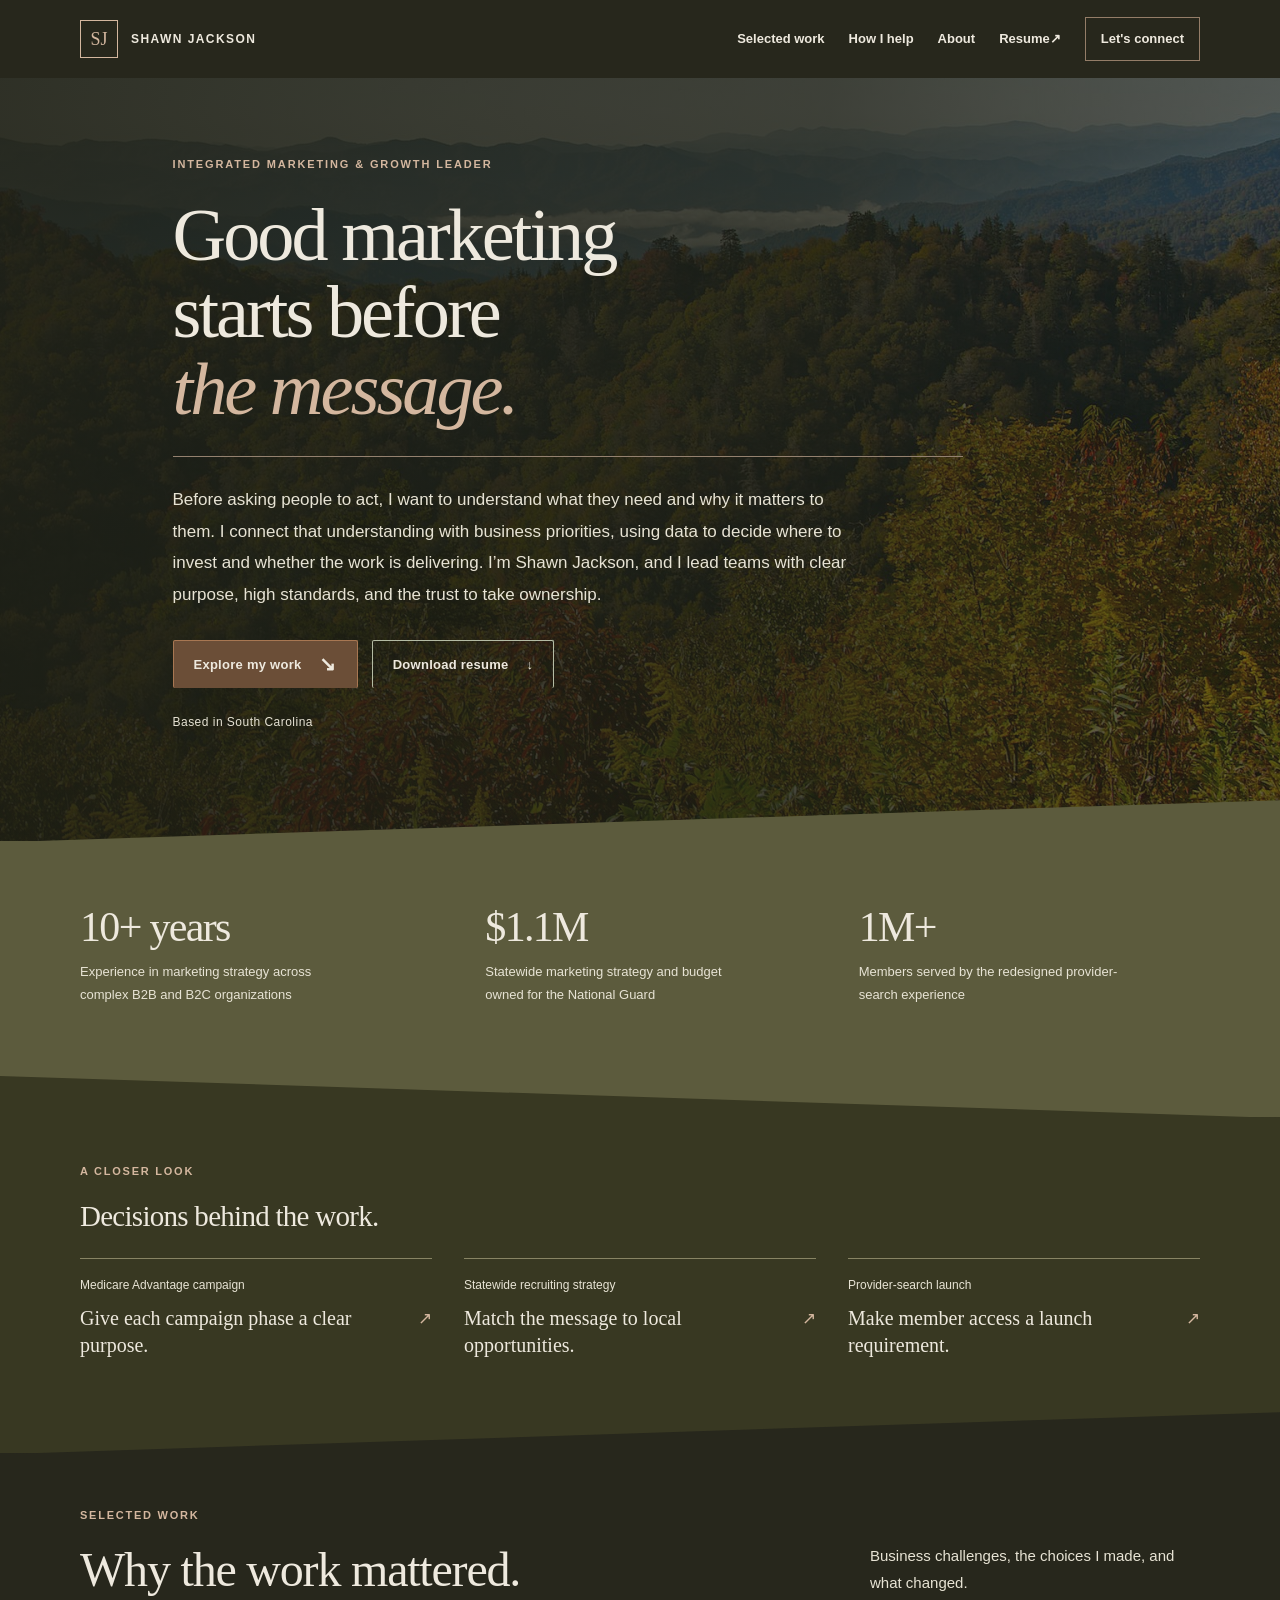
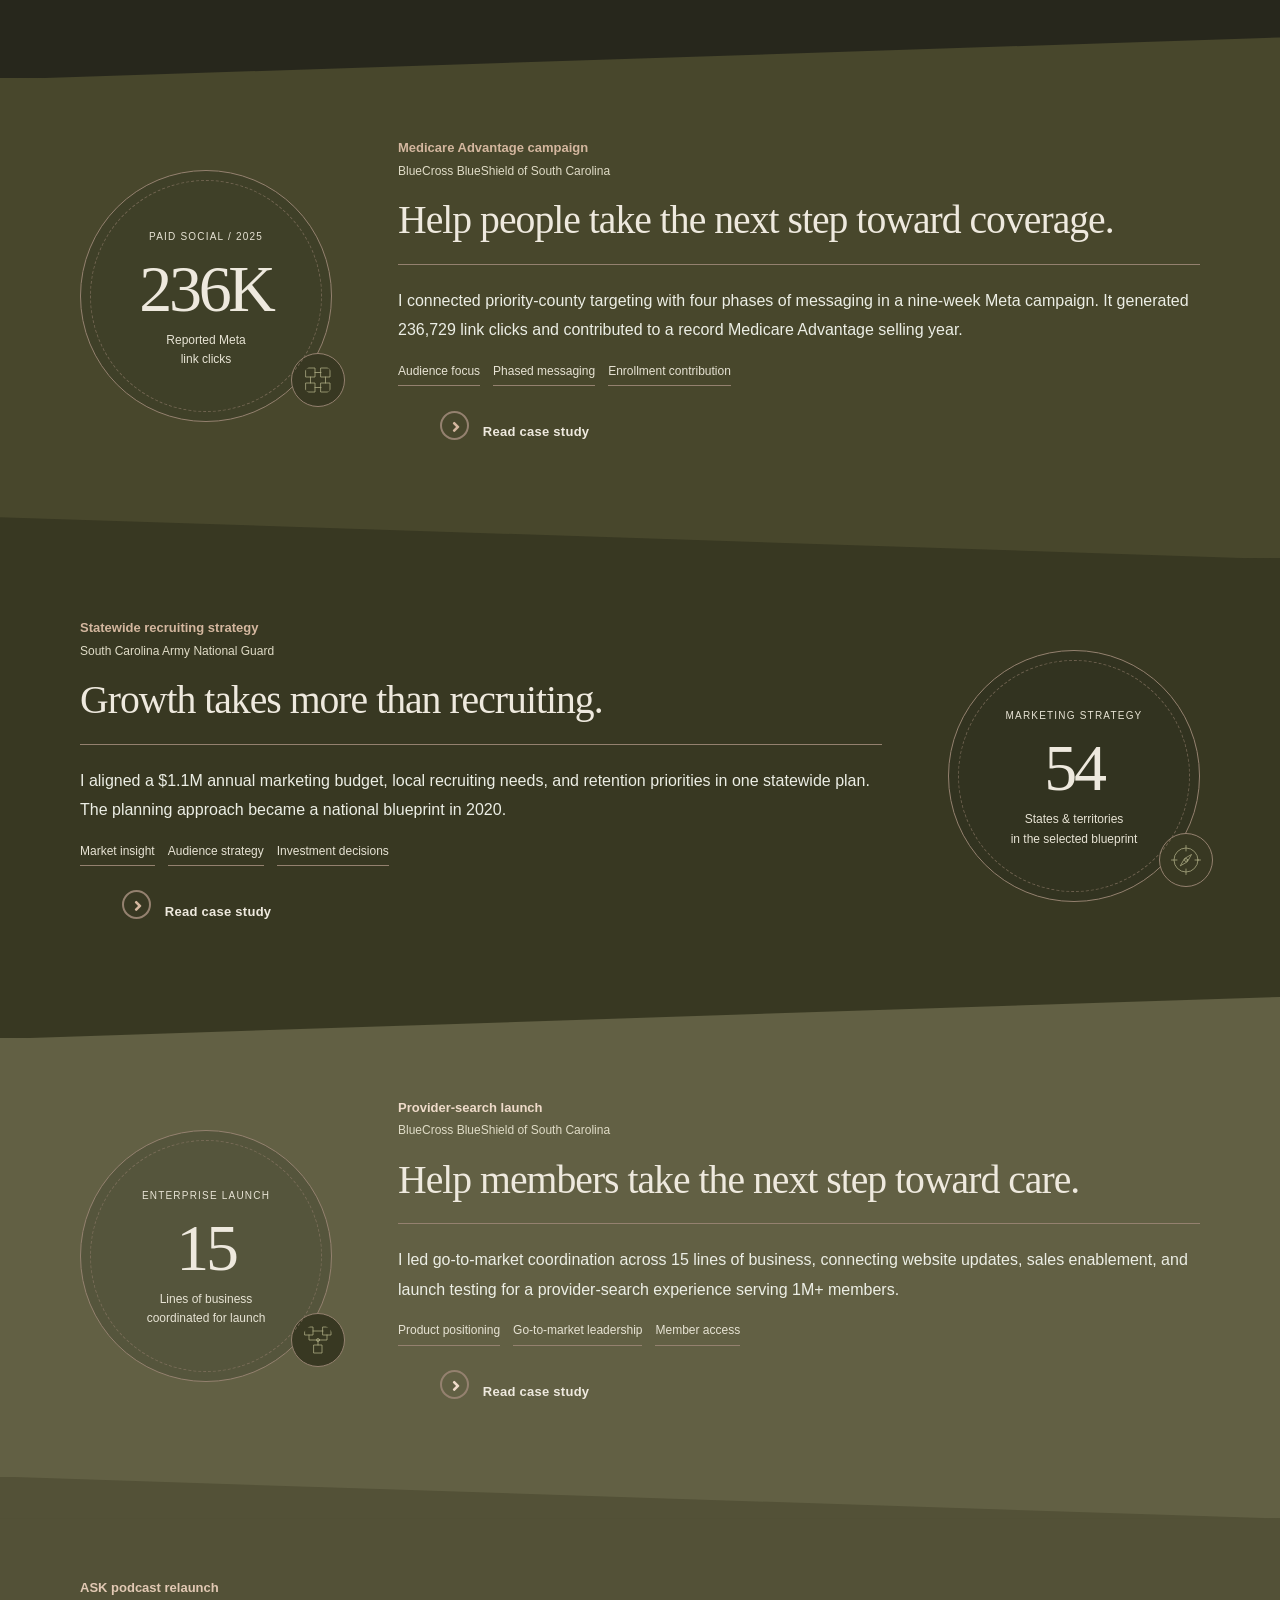
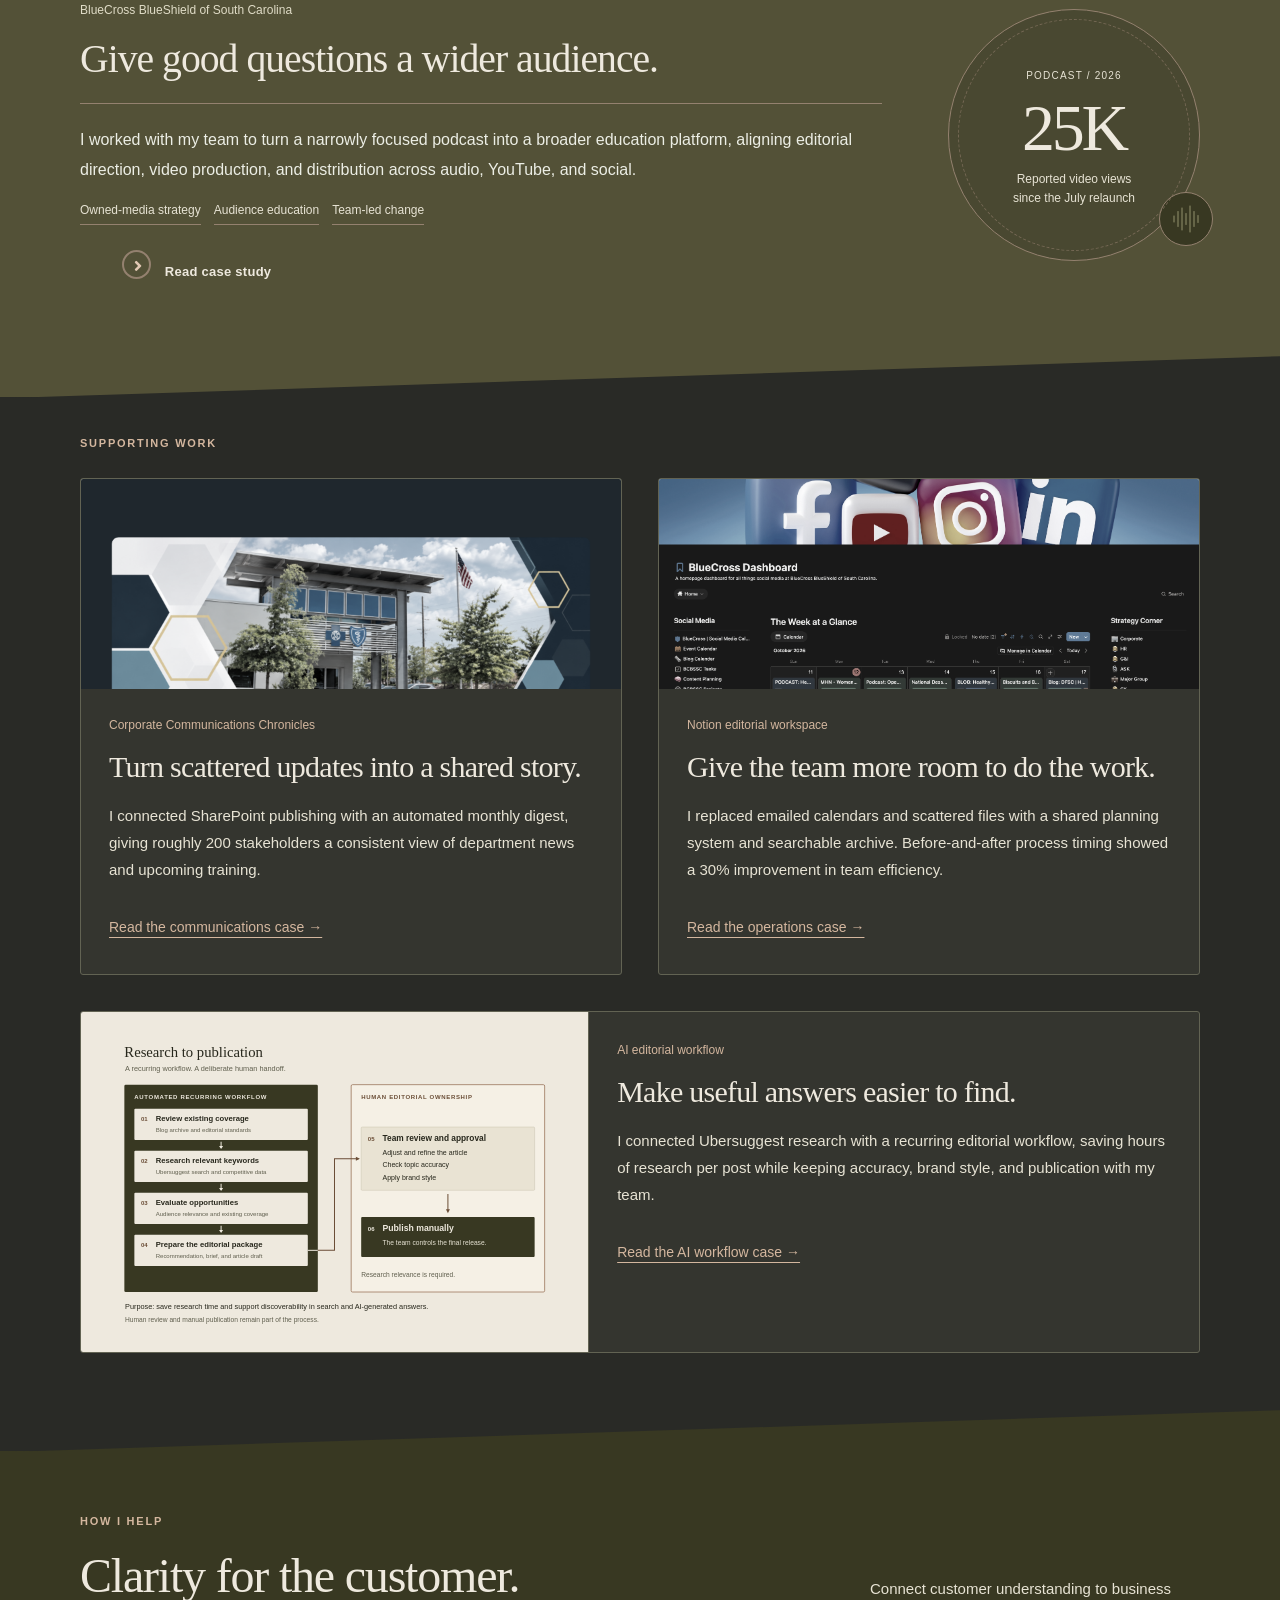
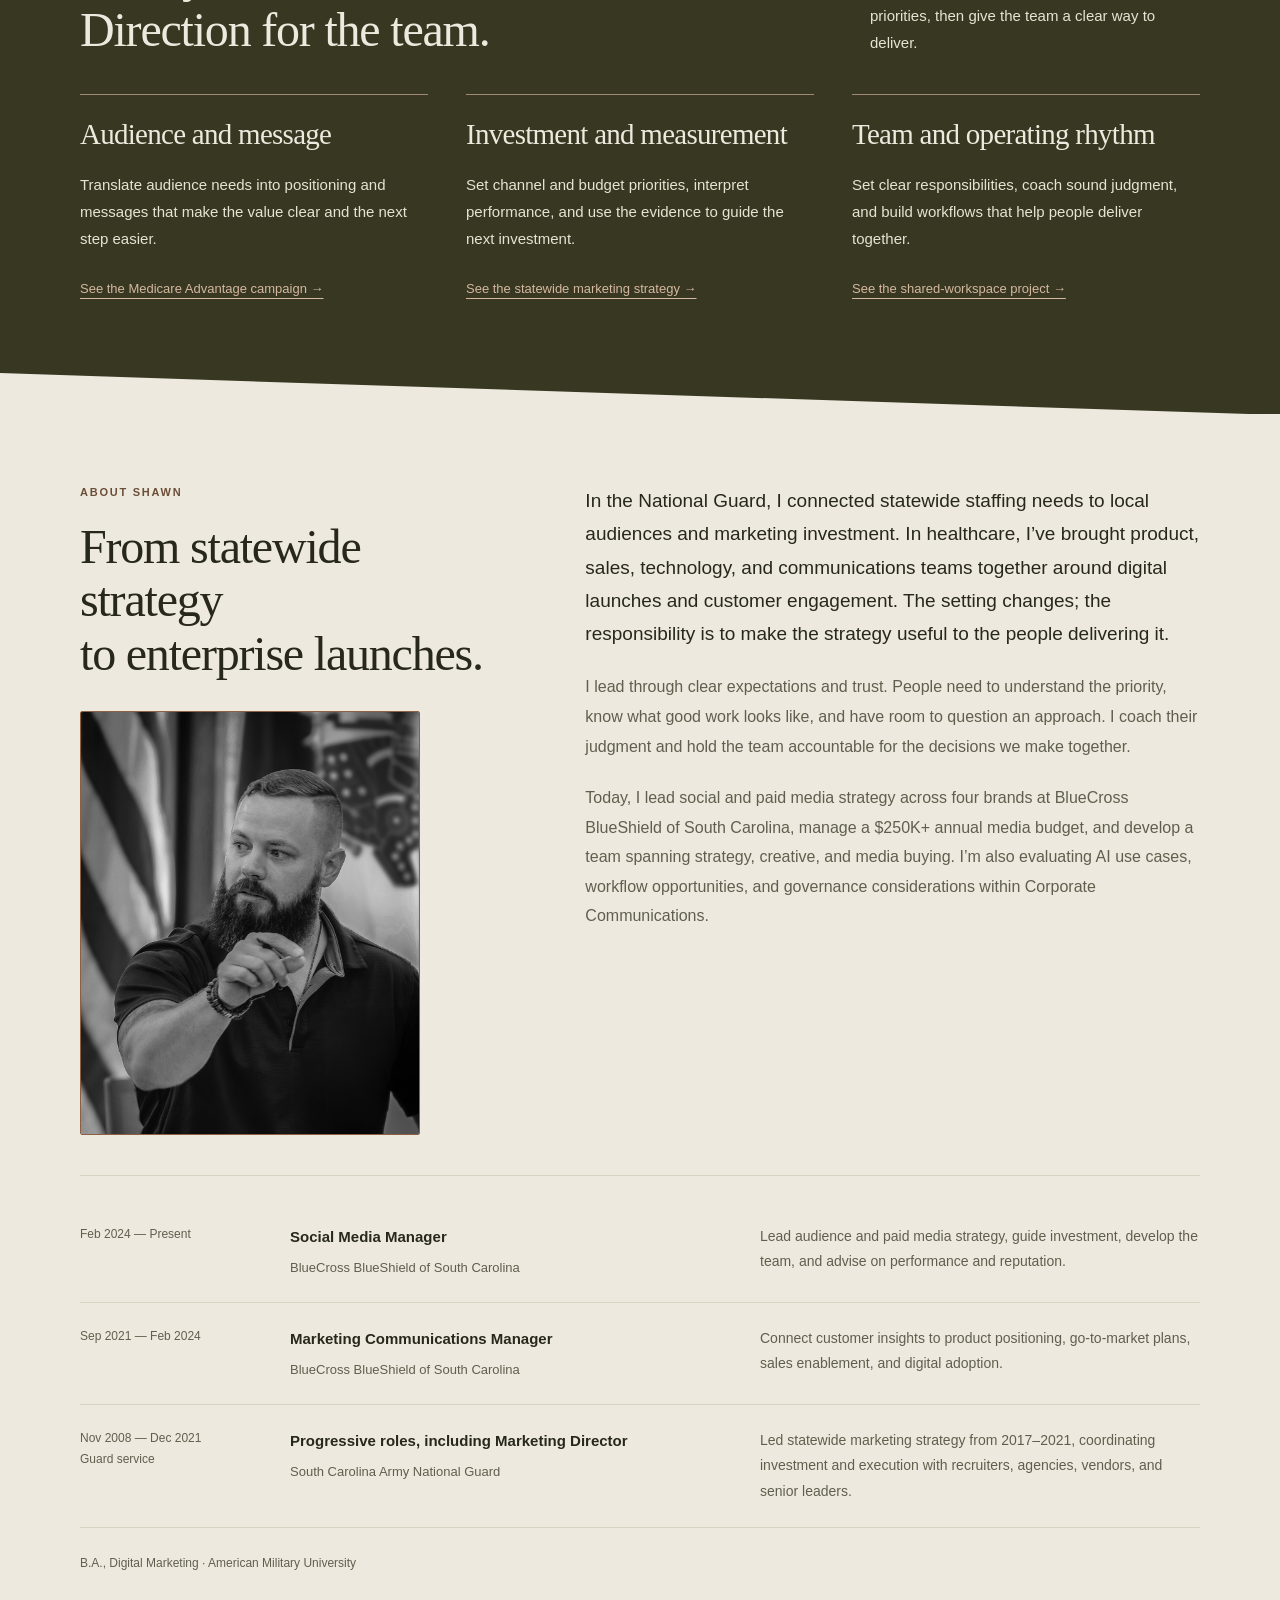
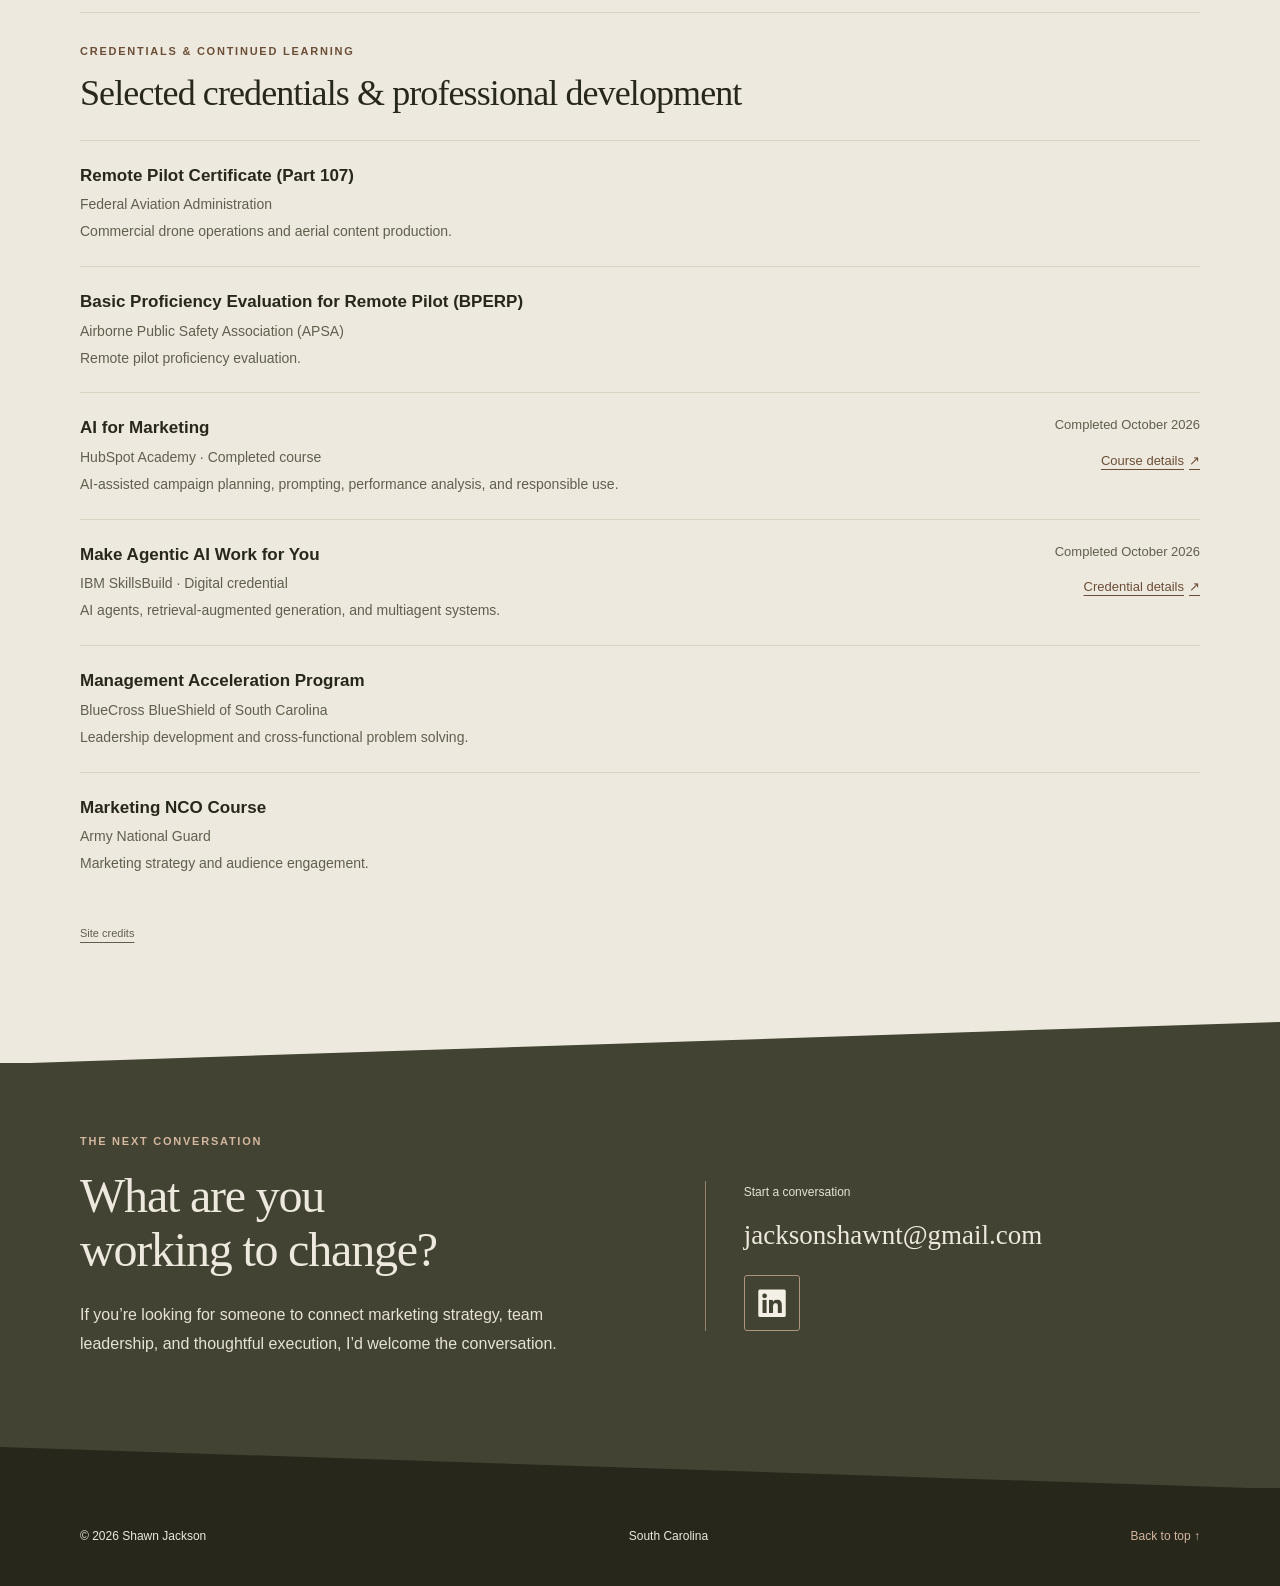
==== commit 054df983: "Add files via upload" ====
--- a/index.html
+++ b/index.html
@@ -184,9 +184,12 @@
 </div>
 <p class="hero-meta">B.A., Digital Marketing · American Military University</p>
 <section class="professional-development" id="professional-development" aria-labelledby="development-heading">
-<p class="eyebrow">Continued learning</p>
-<h3 id="development-heading">Selected professional development</h3>
+<p class="eyebrow">Credentials &amp; continued learning</p>
+<h3 id="development-heading">Selected credentials &amp; professional development</h3>
 <ul class="development-list">
+<li><div><h4>Remote Pilot Certificate (Part 107)</h4><p class="development-issuer">Federal Aviation Administration</p><p class="development-detail">Commercial drone operations and aerial content production.</p></div></li>
+<li><div><h4>Basic Proficiency Evaluation for Remote Pilot (BPERP)</h4><p class="development-issuer">Airborne Public Safety Association (APSA)</p><p class="development-detail">Remote pilot proficiency evaluation.</p></div></li>
+
 <li><div><h4>AI for Marketing</h4><p class="development-issuer">HubSpot Academy · Completed course</p><p class="development-detail">AI-assisted campaign planning, prompting, performance analysis, and responsible use.</p></div><div class="development-meta"><time datetime="2026-10">Completed October 2026</time><a href="https://academy.hubspot.com/courses/AI-for-Marketers" target="_blank" rel="noopener noreferrer">Course details <span aria-hidden="true">↗</span></a></div></li>
 <li><div><h4>Make Agentic AI Work for You</h4><p class="development-issuer">IBM SkillsBuild · Digital credential</p><p class="development-detail">AI agents, retrieval-augmented generation, and multiagent systems.</p></div><div class="development-meta"><time datetime="2026-10">Completed October 2026</time><a href="https://www.credly.com/org/ibm-skillsbuild/badge/make-agentic-ai-work-for-you" target="_blank" rel="noopener noreferrer">Credential details <span aria-hidden="true">↗</span></a></div></li>
 <li><div><h4>Management Acceleration Program</h4><p class="development-issuer">BlueCross BlueShield of South Carolina</p><p class="development-detail">Leadership development and cross-functional problem solving.</p></div></li>
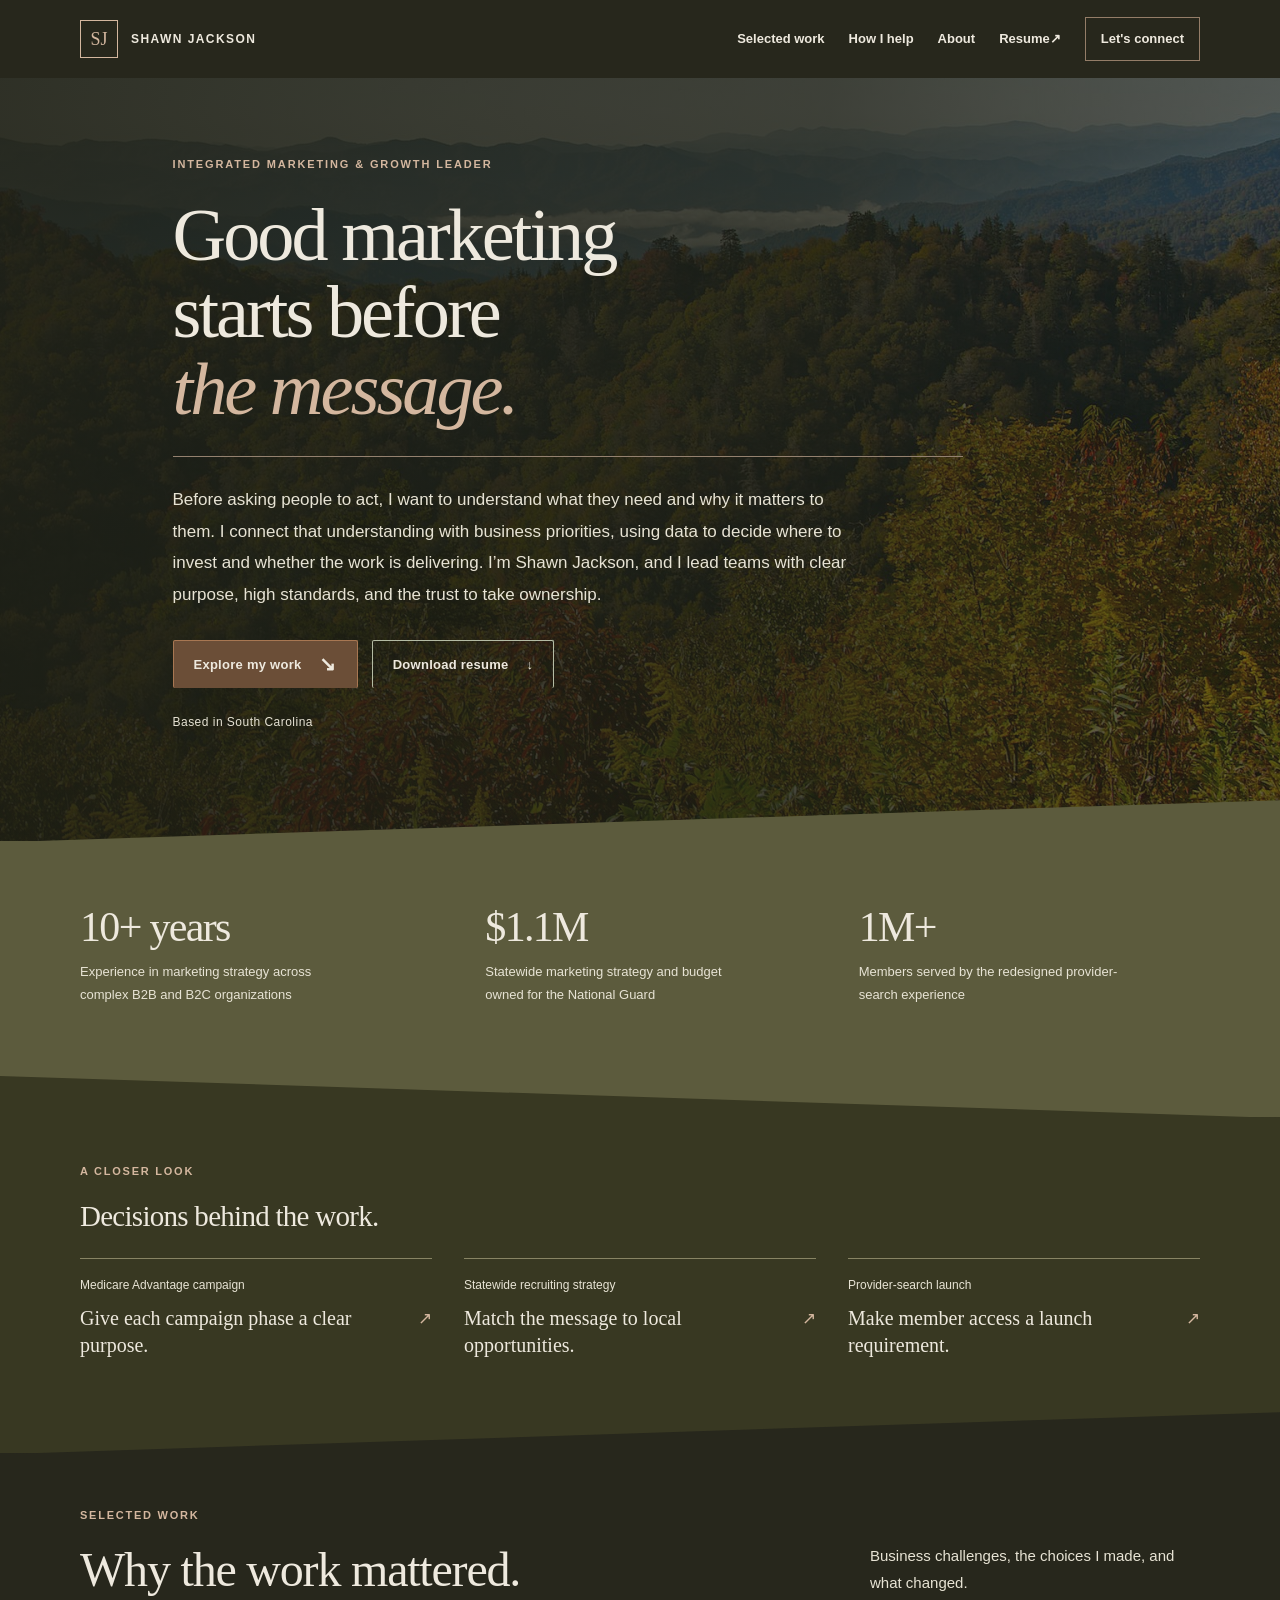
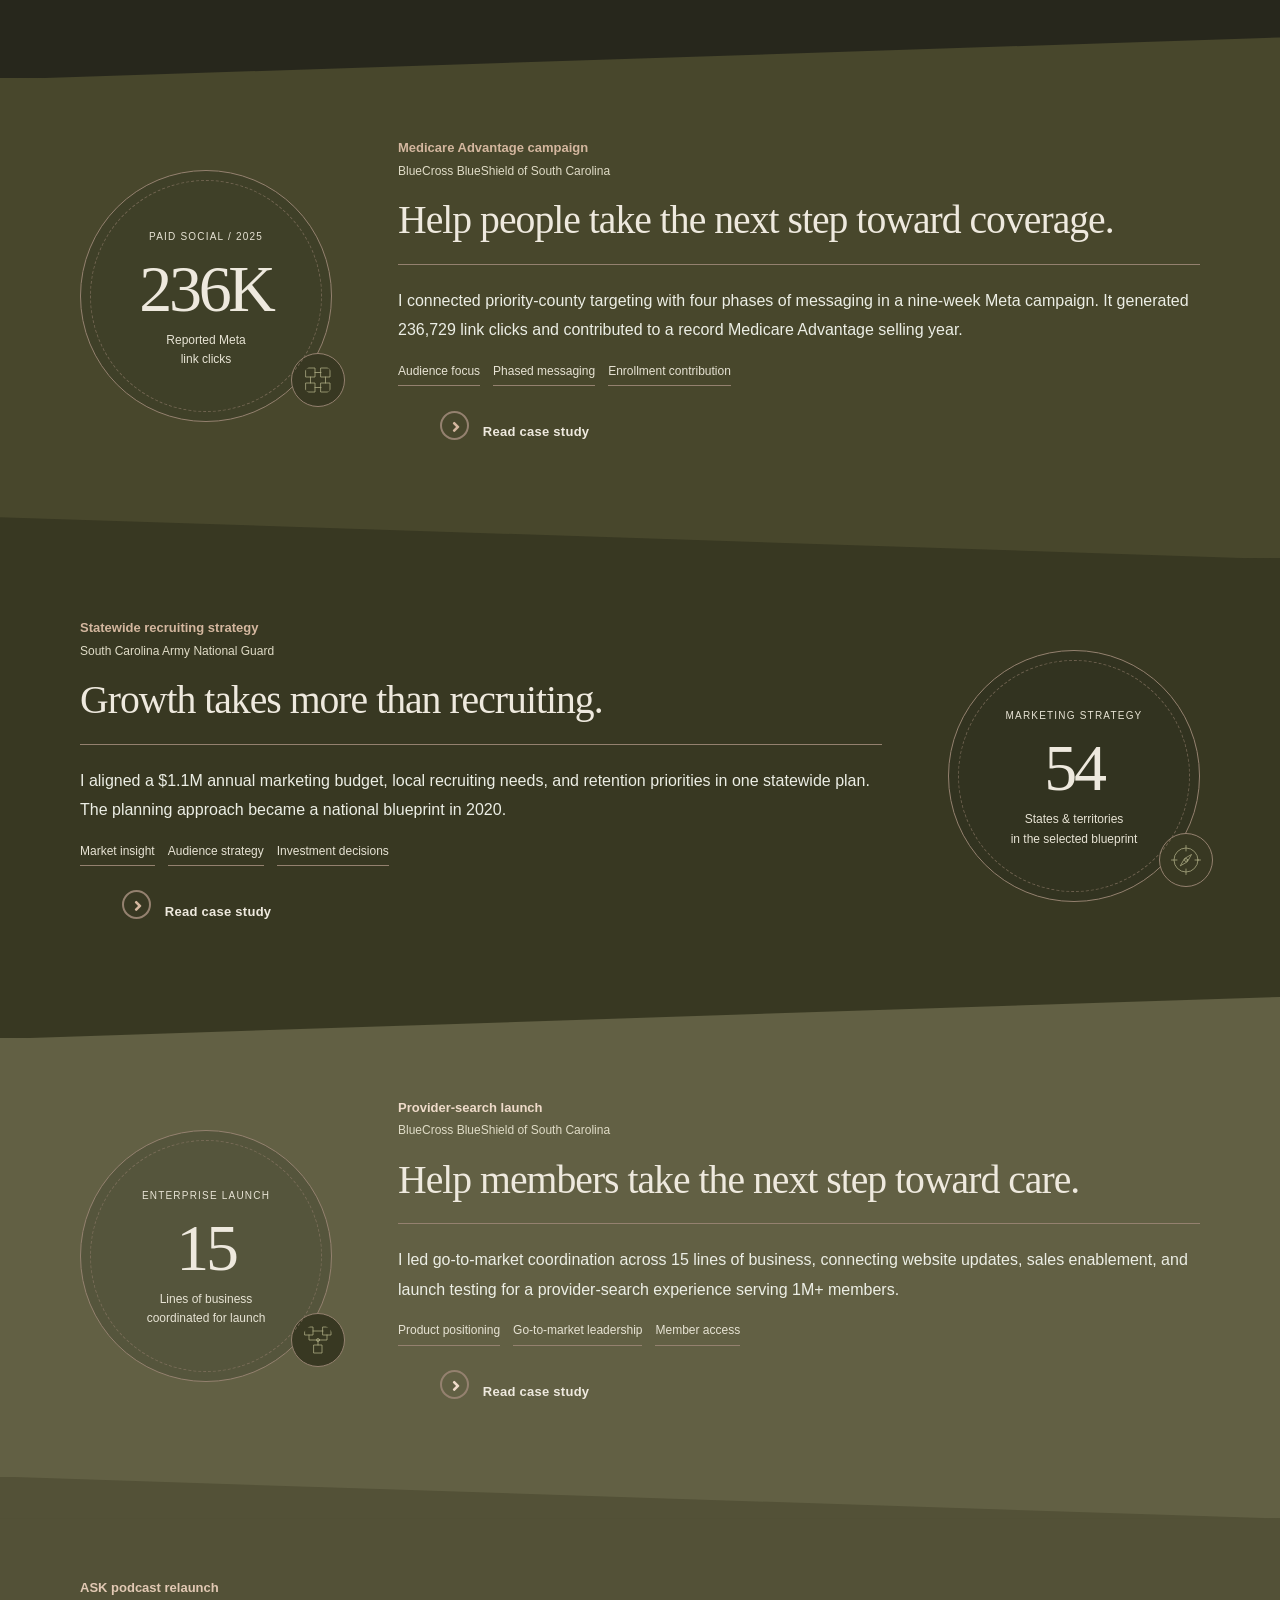
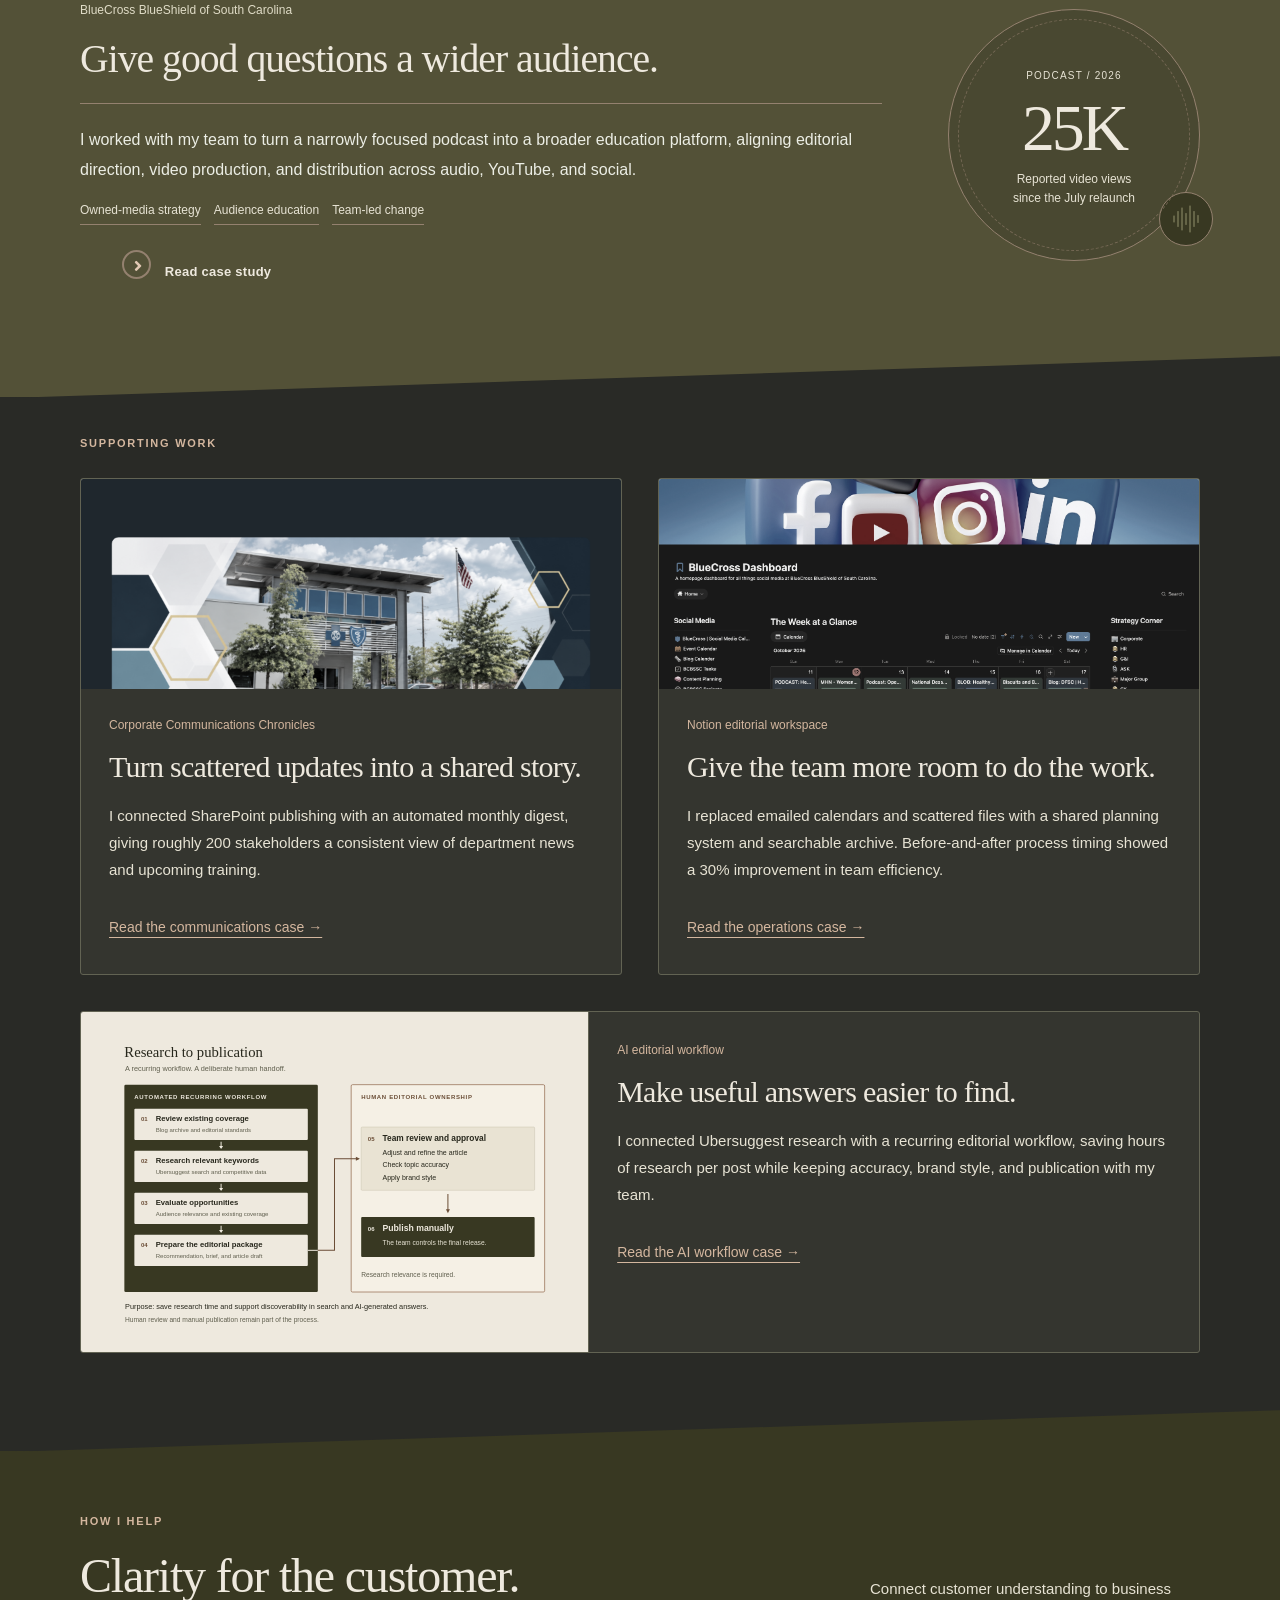
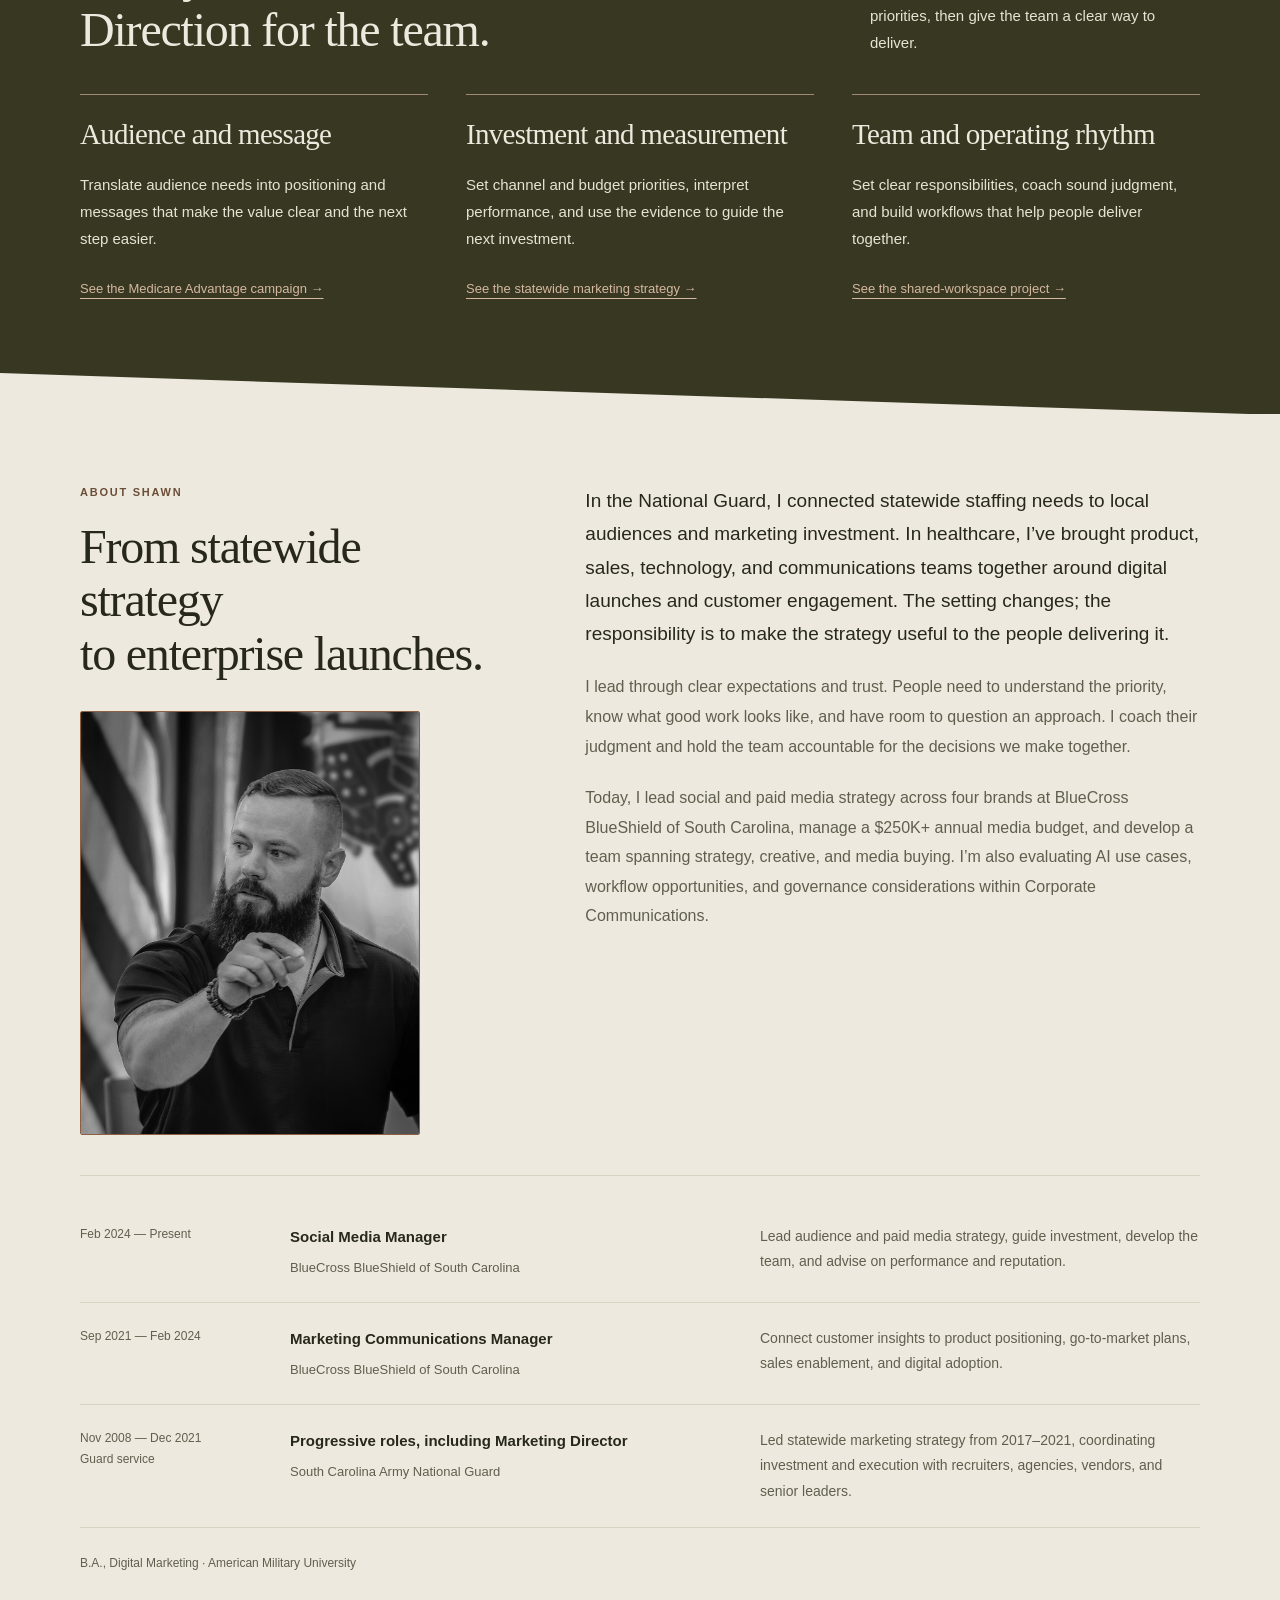
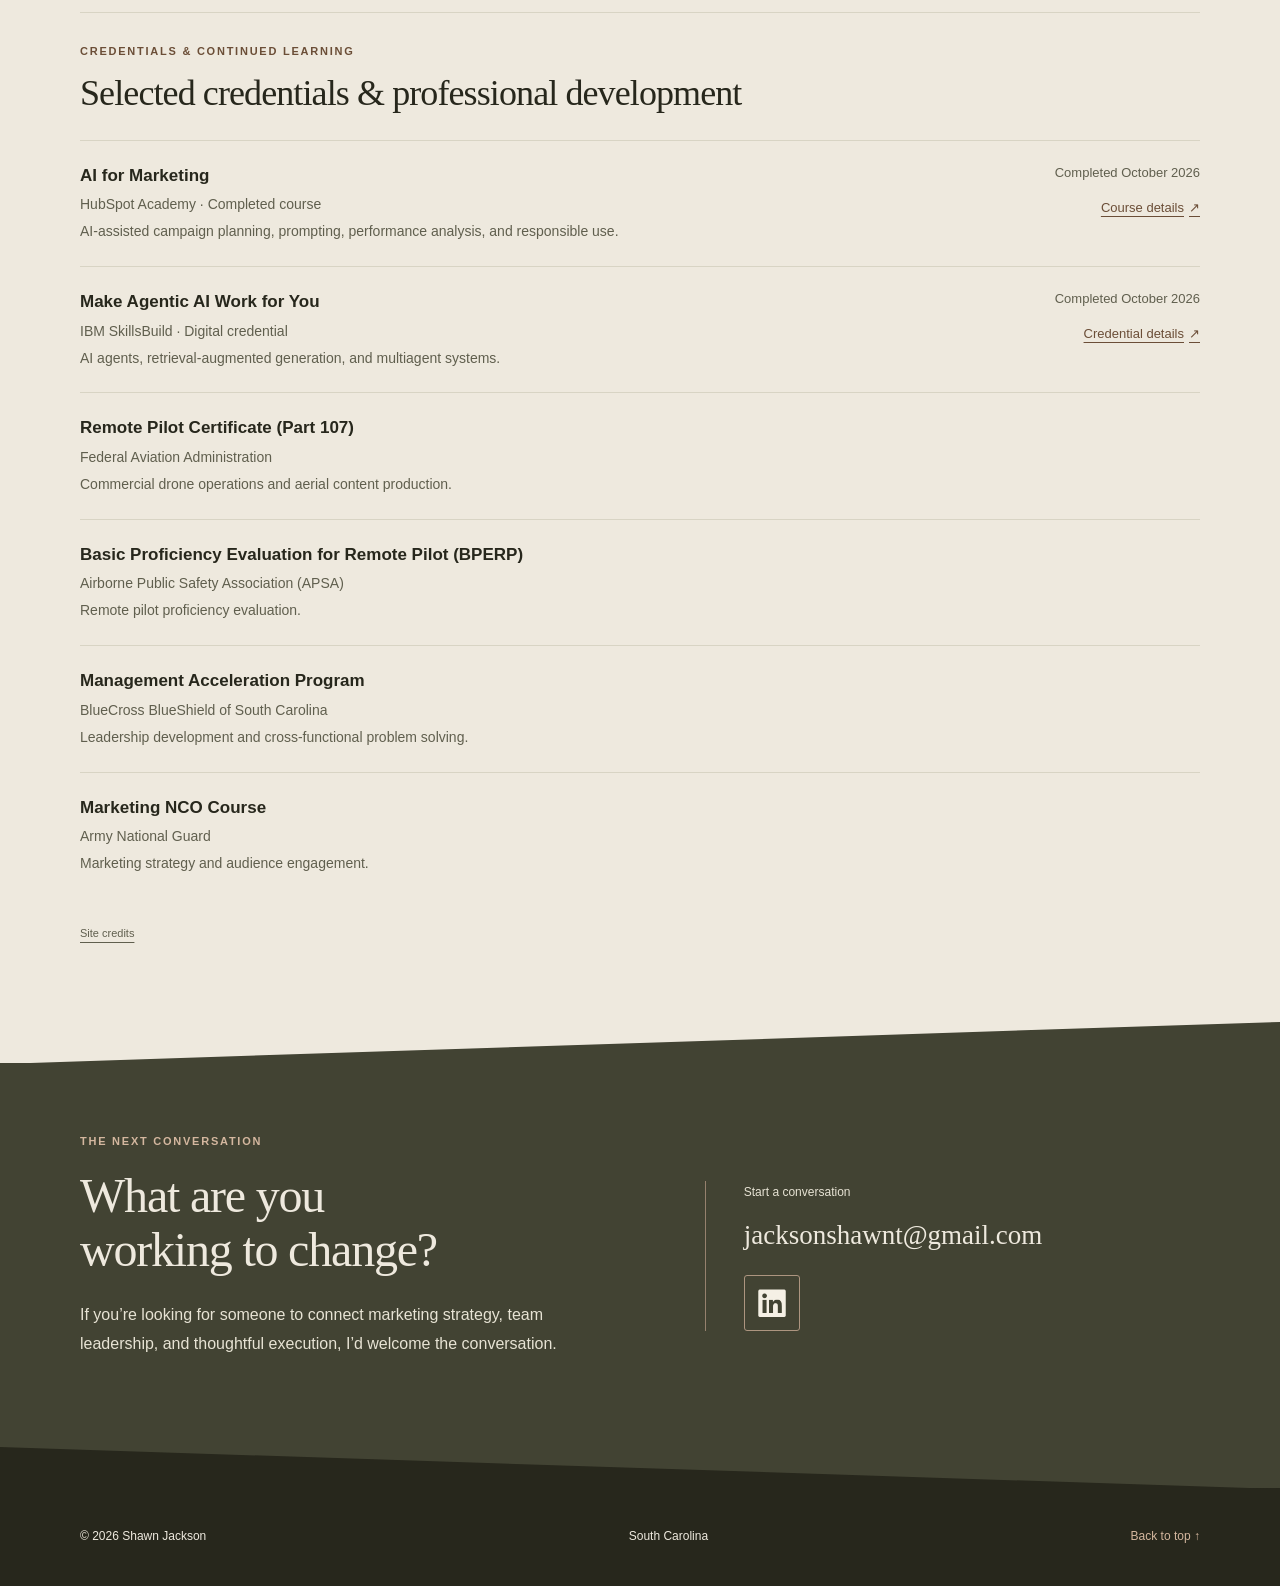
==== commit e4ccf1f6: "Update index.html" ====
--- a/index.html
+++ b/index.html
@@ -187,11 +187,11 @@
 <p class="eyebrow">Credentials &amp; continued learning</p>
 <h3 id="development-heading">Selected credentials &amp; professional development</h3>
 <ul class="development-list">
-<li><div><h4>Remote Pilot Certificate (Part 107)</h4><p class="development-issuer">Federal Aviation Administration</p><p class="development-detail">Commercial drone operations and aerial content production.</p></div></li>
-<li><div><h4>Basic Proficiency Evaluation for Remote Pilot (BPERP)</h4><p class="development-issuer">Airborne Public Safety Association (APSA)</p><p class="development-detail">Remote pilot proficiency evaluation.</p></div></li>
 
 <li><div><h4>AI for Marketing</h4><p class="development-issuer">HubSpot Academy · Completed course</p><p class="development-detail">AI-assisted campaign planning, prompting, performance analysis, and responsible use.</p></div><div class="development-meta"><time datetime="2026-10">Completed October 2026</time><a href="https://academy.hubspot.com/courses/AI-for-Marketers" target="_blank" rel="noopener noreferrer">Course details <span aria-hidden="true">↗</span></a></div></li>
 <li><div><h4>Make Agentic AI Work for You</h4><p class="development-issuer">IBM SkillsBuild · Digital credential</p><p class="development-detail">AI agents, retrieval-augmented generation, and multiagent systems.</p></div><div class="development-meta"><time datetime="2026-10">Completed October 2026</time><a href="https://www.credly.com/org/ibm-skillsbuild/badge/make-agentic-ai-work-for-you" target="_blank" rel="noopener noreferrer">Credential details <span aria-hidden="true">↗</span></a></div></li>
+<li><div><h4>Remote Pilot Certificate (Part 107)</h4><p class="development-issuer">Federal Aviation Administration</p><p class="development-detail">Commercial drone operations and aerial content production.</p></div></li>
+<li><div><h4>Basic Proficiency Evaluation for Remote Pilot (BPERP)</h4><p class="development-issuer">Airborne Public Safety Association (APSA)</p><p class="development-detail">Remote pilot proficiency evaluation.</p></div></li>  
 <li><div><h4>Management Acceleration Program</h4><p class="development-issuer">BlueCross BlueShield of South Carolina</p><p class="development-detail">Leadership development and cross-functional problem solving.</p></div></li>
 <li><div><h4>Marketing NCO Course</h4><p class="development-issuer">Army National Guard</p><p class="development-detail">Marketing strategy and audience engagement.</p></div></li>
 </ul></section>
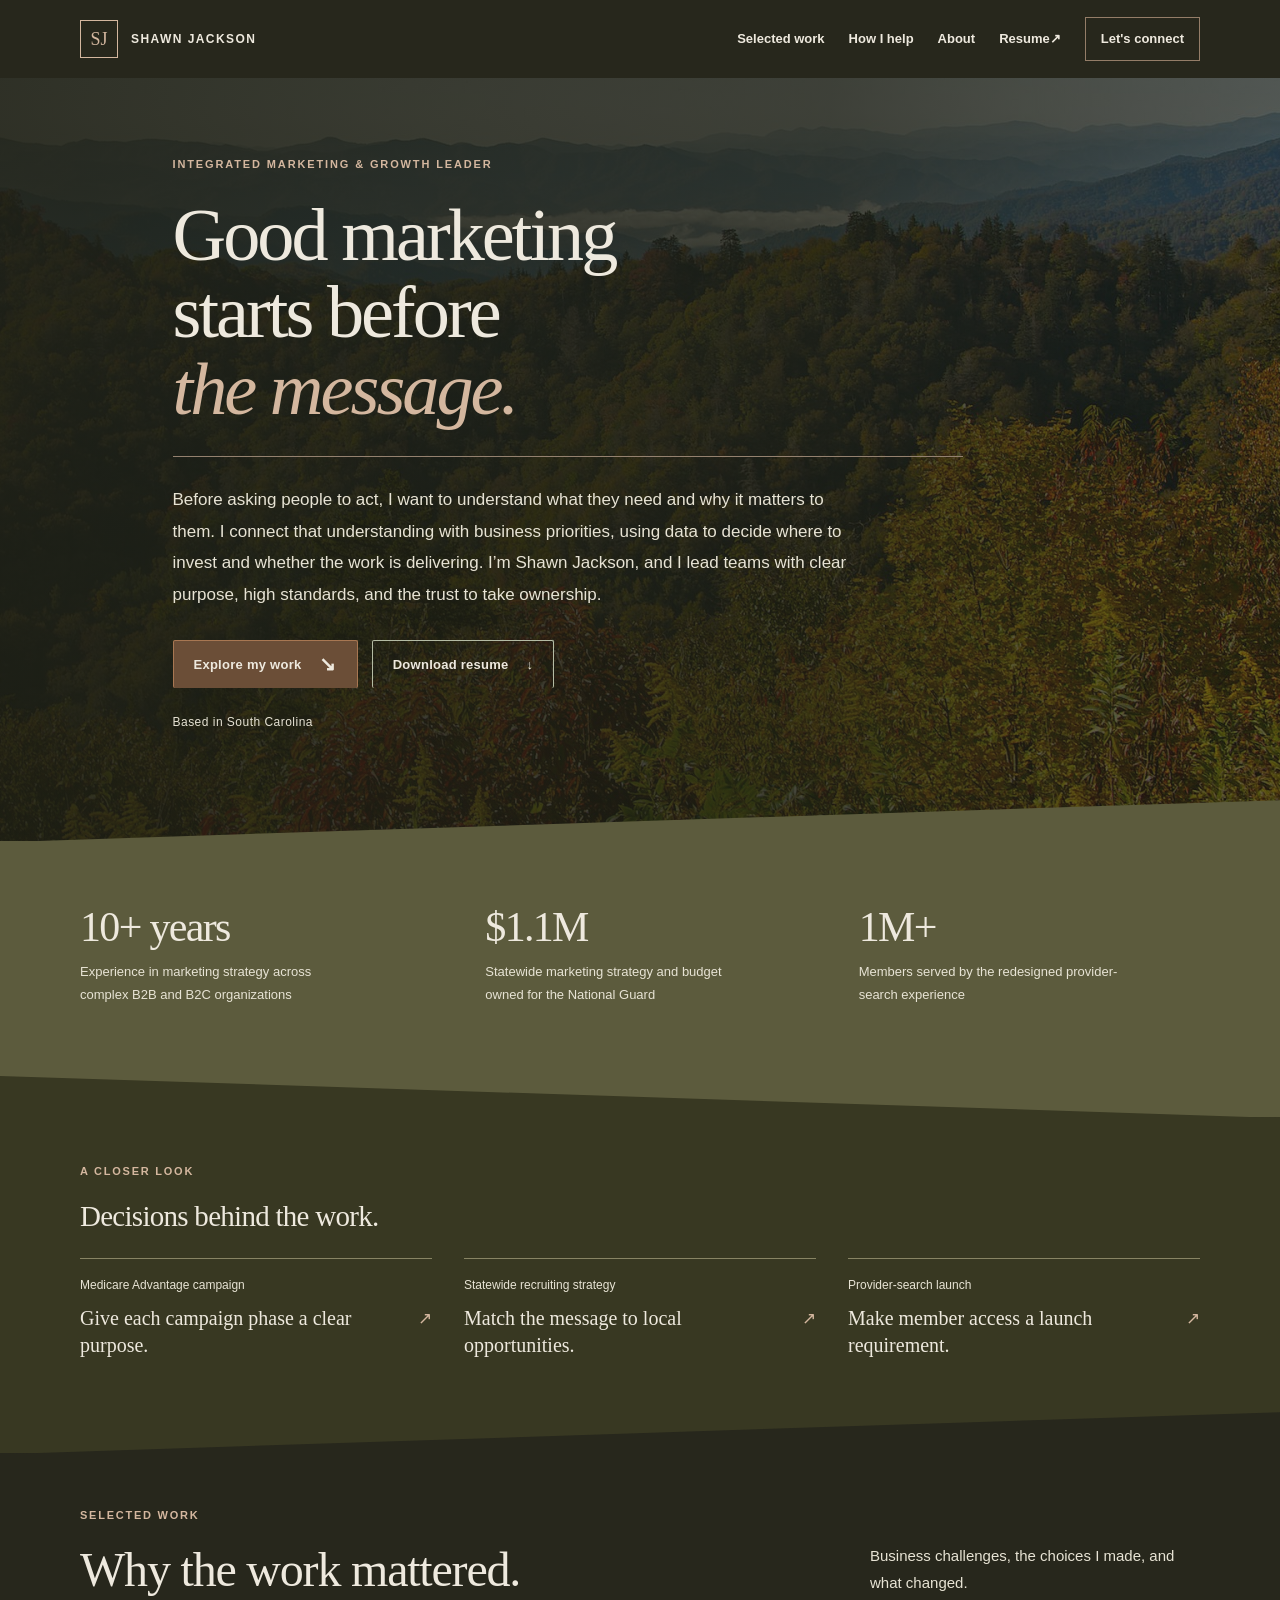
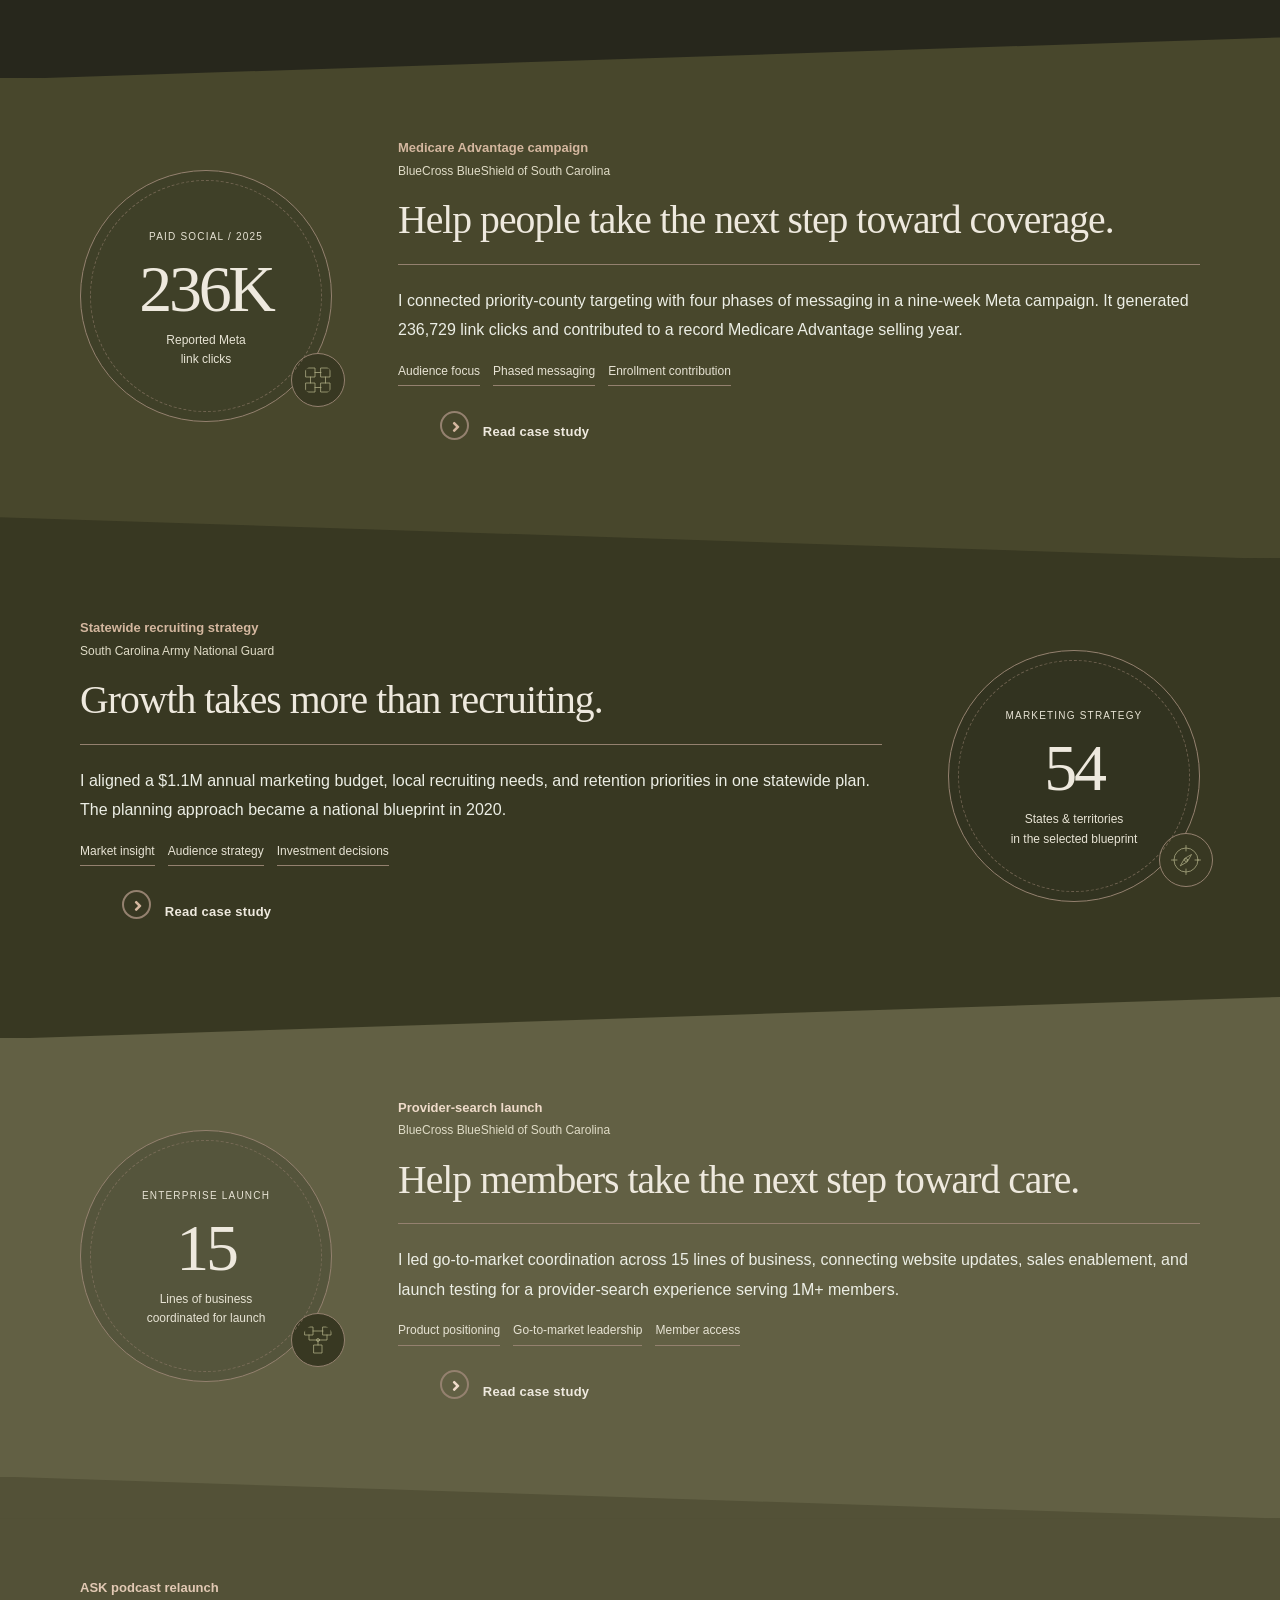
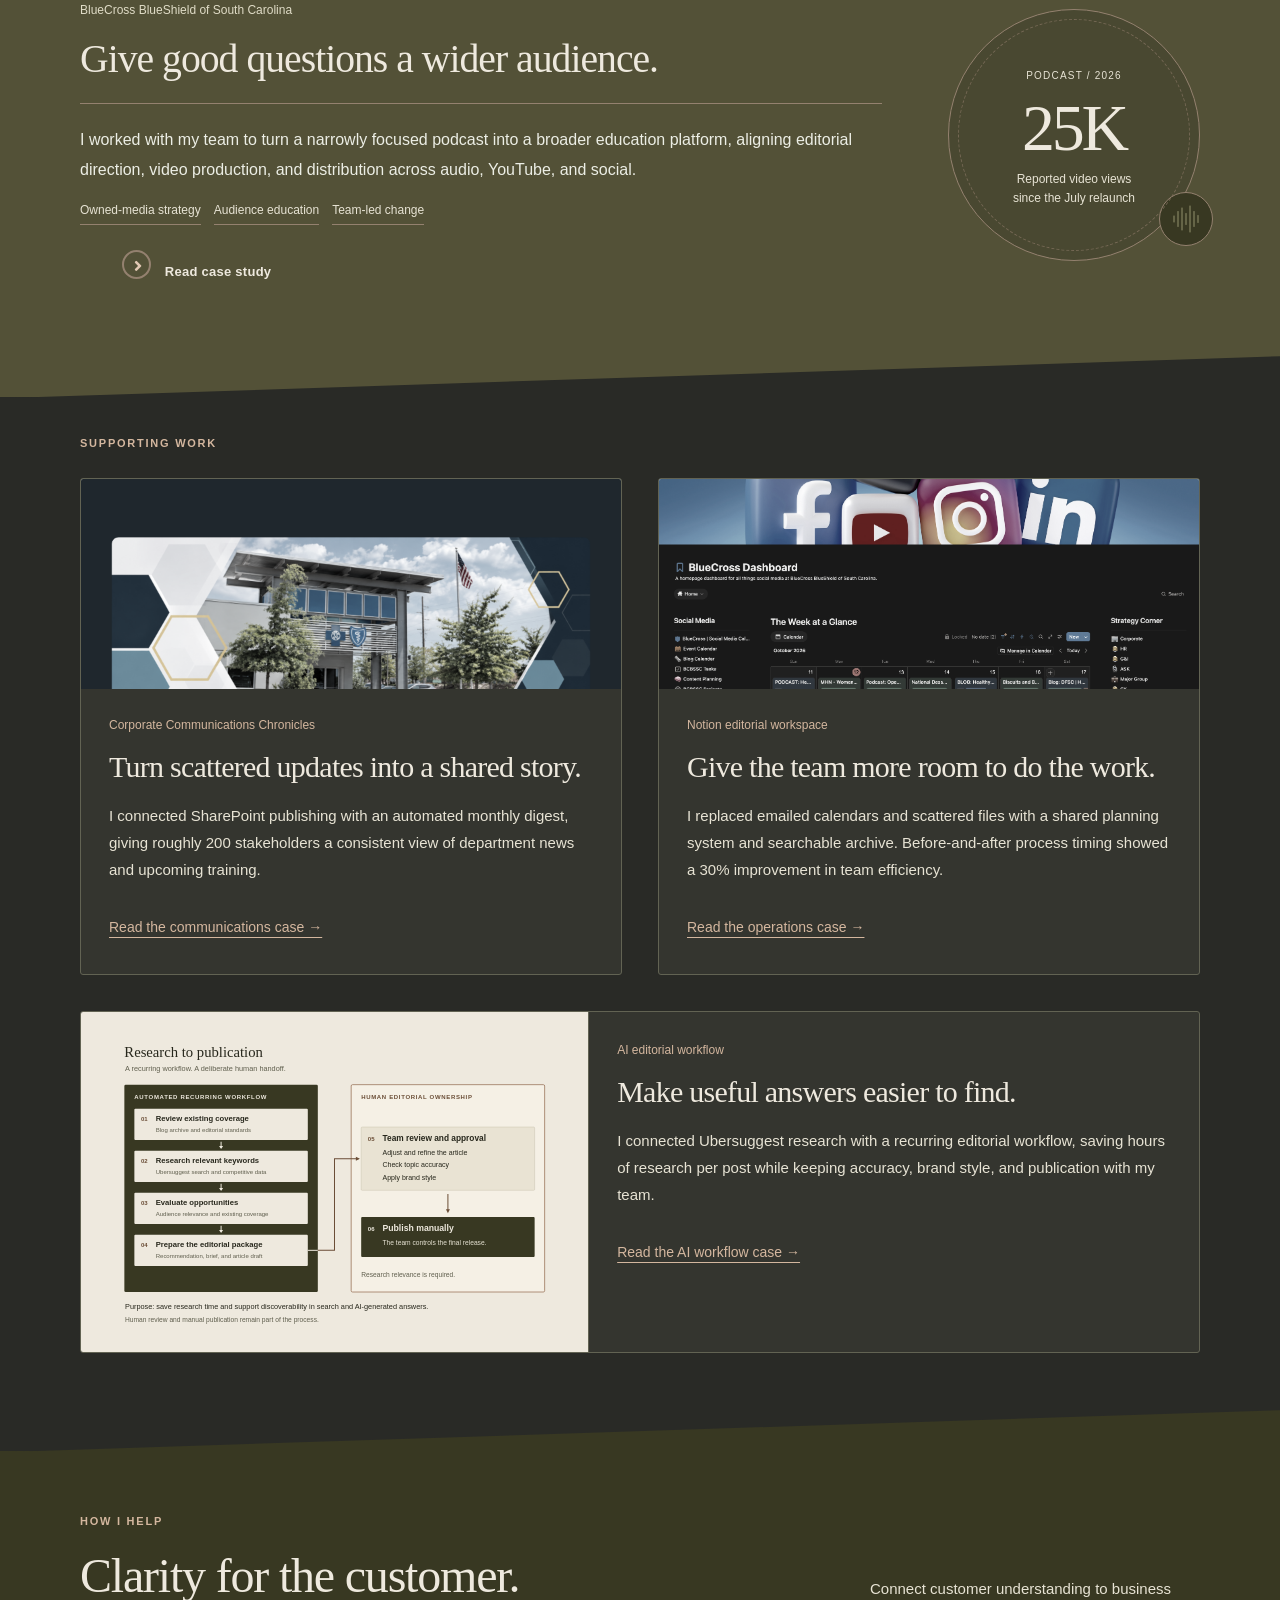
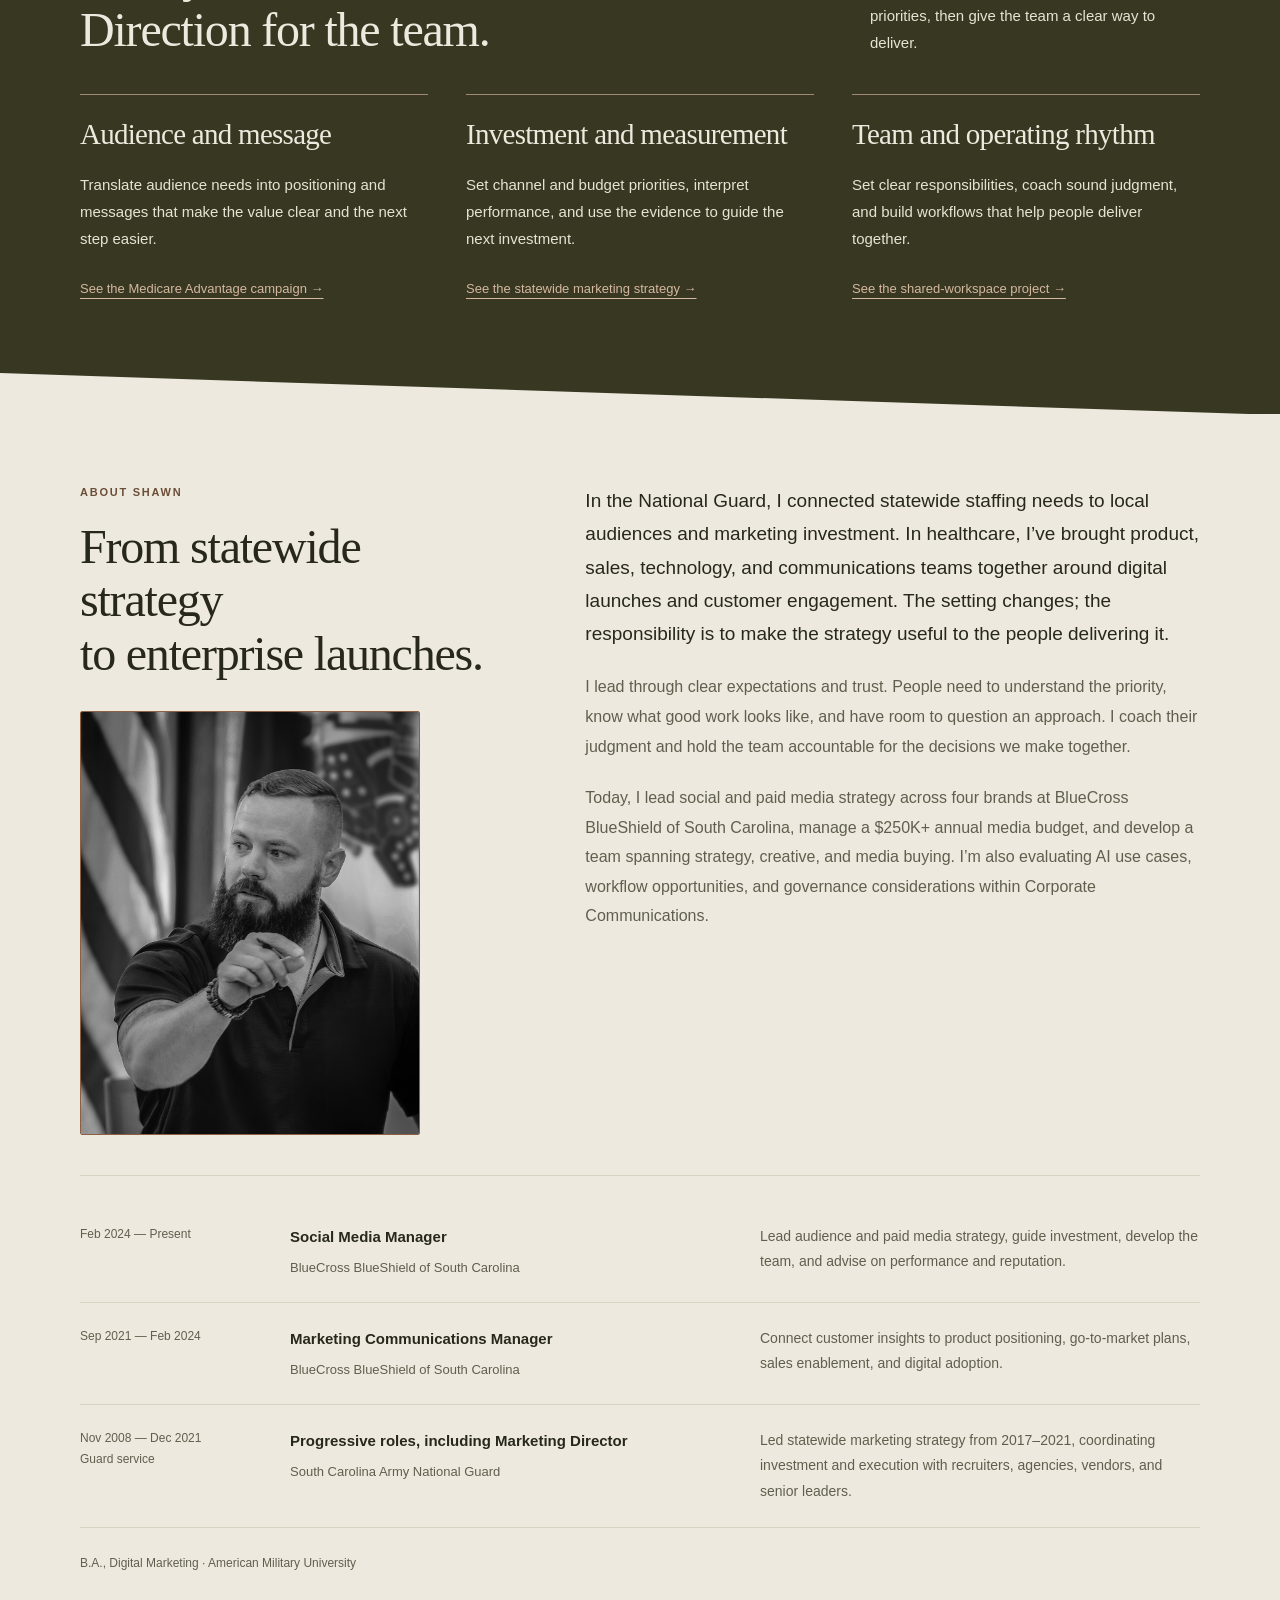
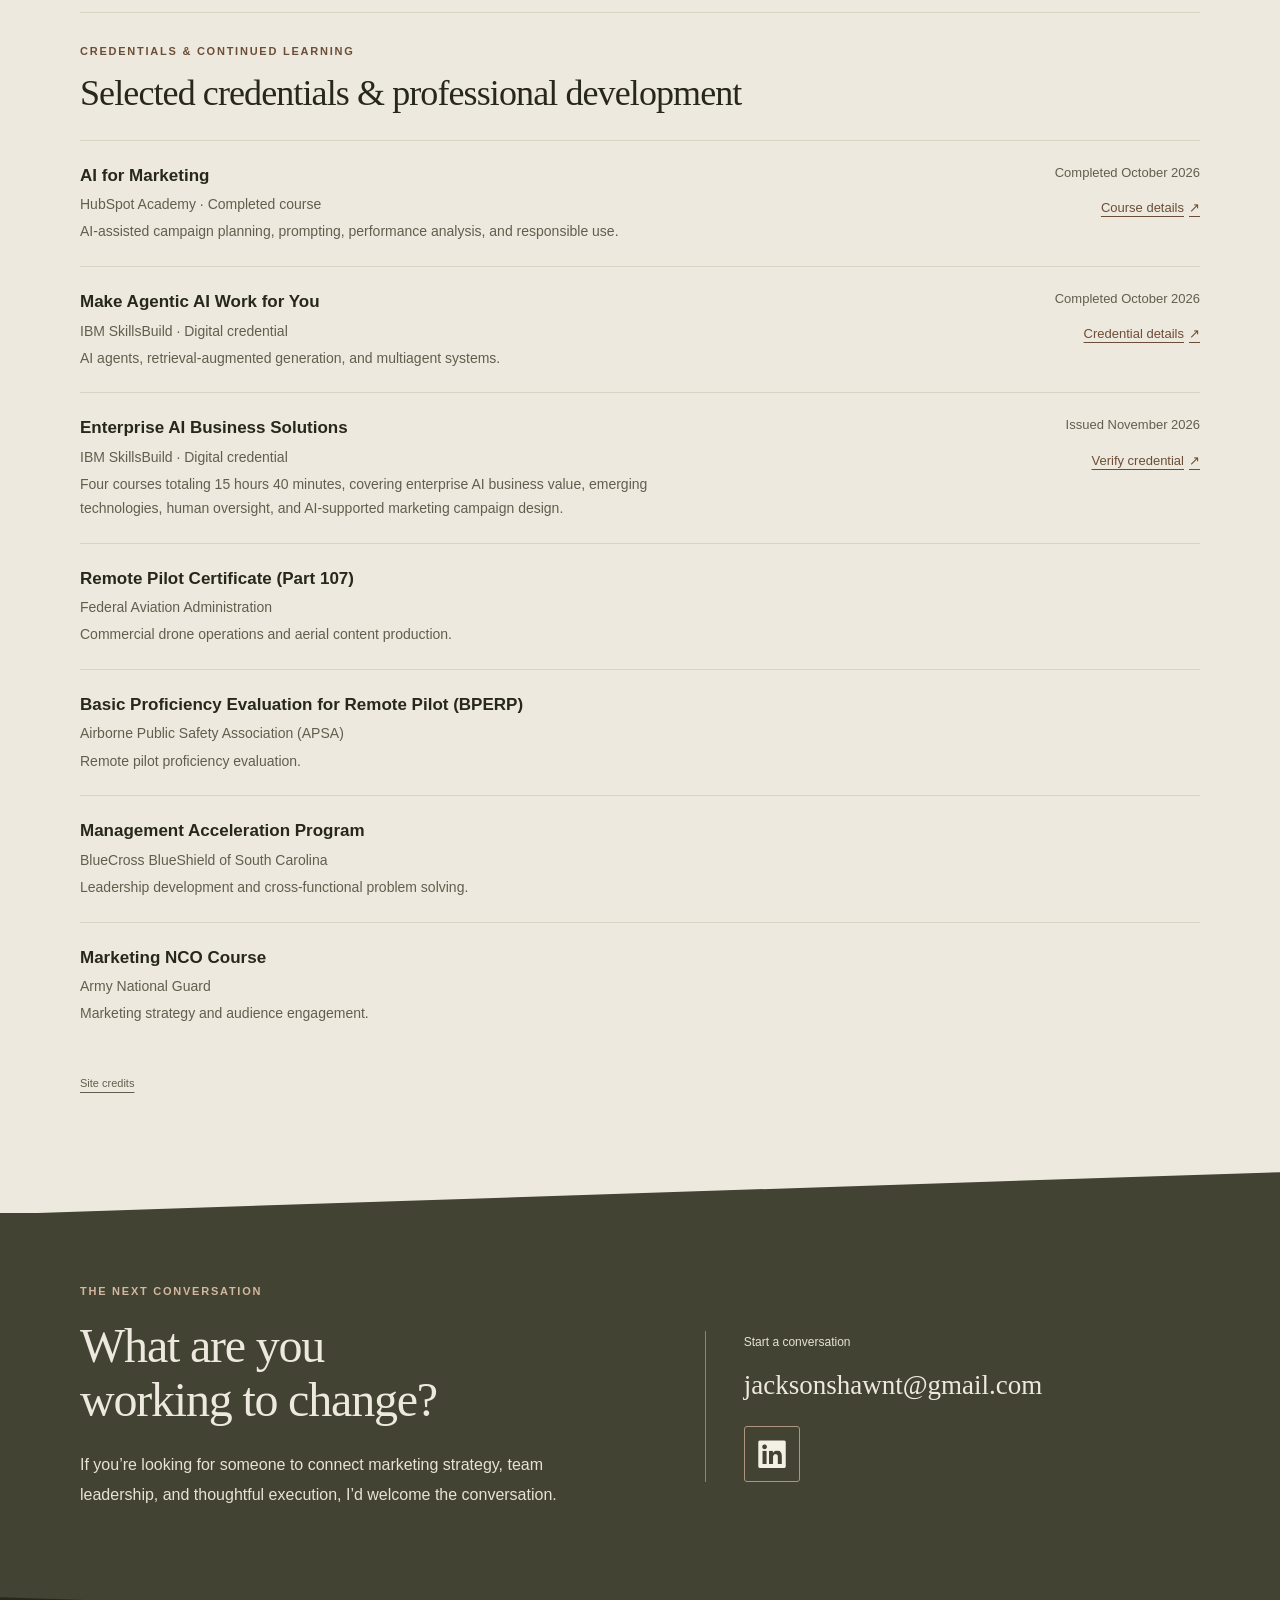
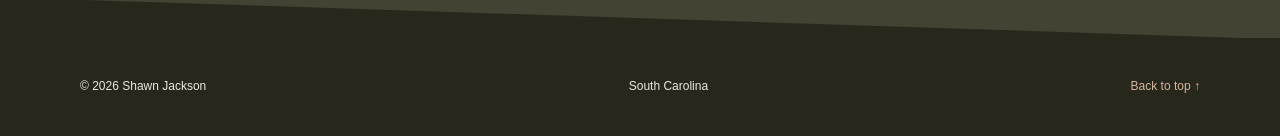
==== commit b37b946a: "Add files via upload Adding credentials" ====
--- a/index.html
+++ b/index.html
@@ -190,6 +190,7 @@
 
 <li><div><h4>AI for Marketing</h4><p class="development-issuer">HubSpot Academy · Completed course</p><p class="development-detail">AI-assisted campaign planning, prompting, performance analysis, and responsible use.</p></div><div class="development-meta"><time datetime="2026-10">Completed October 2026</time><a href="https://academy.hubspot.com/courses/AI-for-Marketers" target="_blank" rel="noopener noreferrer">Course details <span aria-hidden="true">↗</span></a></div></li>
 <li><div><h4>Make Agentic AI Work for You</h4><p class="development-issuer">IBM SkillsBuild · Digital credential</p><p class="development-detail">AI agents, retrieval-augmented generation, and multiagent systems.</p></div><div class="development-meta"><time datetime="2026-10">Completed October 2026</time><a href="https://www.credly.com/org/ibm-skillsbuild/badge/make-agentic-ai-work-for-you" target="_blank" rel="noopener noreferrer">Credential details <span aria-hidden="true">↗</span></a></div></li>
+<li><div><h4>Enterprise AI Business Solutions</h4><p class="development-issuer">IBM SkillsBuild · Digital credential</p><p class="development-detail">Four courses totaling 15 hours 40 minutes, covering enterprise AI business value, emerging technologies, human oversight, and AI-supported marketing campaign design.</p></div><div class="development-meta"><time datetime="2026-11-06">Issued November 2026</time><a href="https://www.credly.com/go/qMOv53cx" target="_blank" rel="noopener noreferrer">Verify credential <span aria-hidden="true">↗</span></a></div></li>
 <li><div><h4>Remote Pilot Certificate (Part 107)</h4><p class="development-issuer">Federal Aviation Administration</p><p class="development-detail">Commercial drone operations and aerial content production.</p></div></li>
 <li><div><h4>Basic Proficiency Evaluation for Remote Pilot (BPERP)</h4><p class="development-issuer">Airborne Public Safety Association (APSA)</p><p class="development-detail">Remote pilot proficiency evaluation.</p></div></li>  
 <li><div><h4>Management Acceleration Program</h4><p class="development-issuer">BlueCross BlueShield of South Carolina</p><p class="development-detail">Leadership development and cross-functional problem solving.</p></div></li>
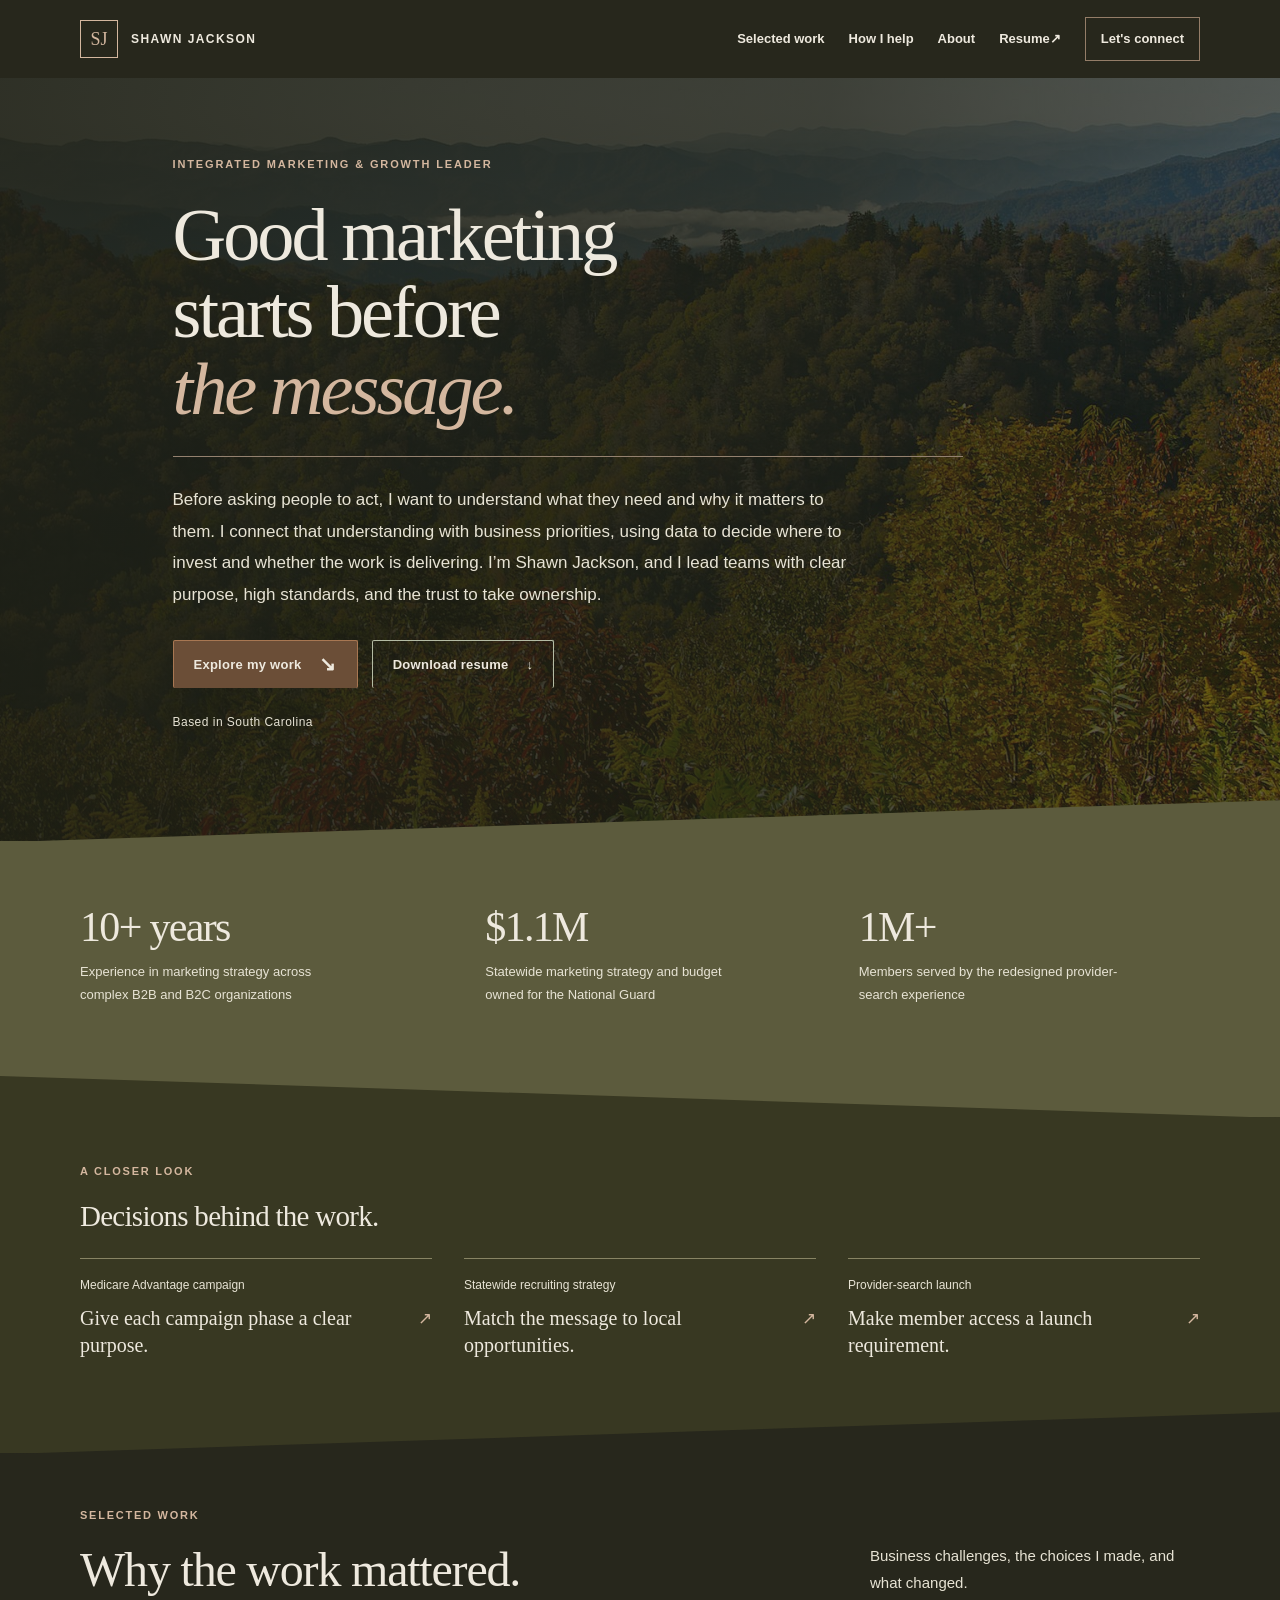
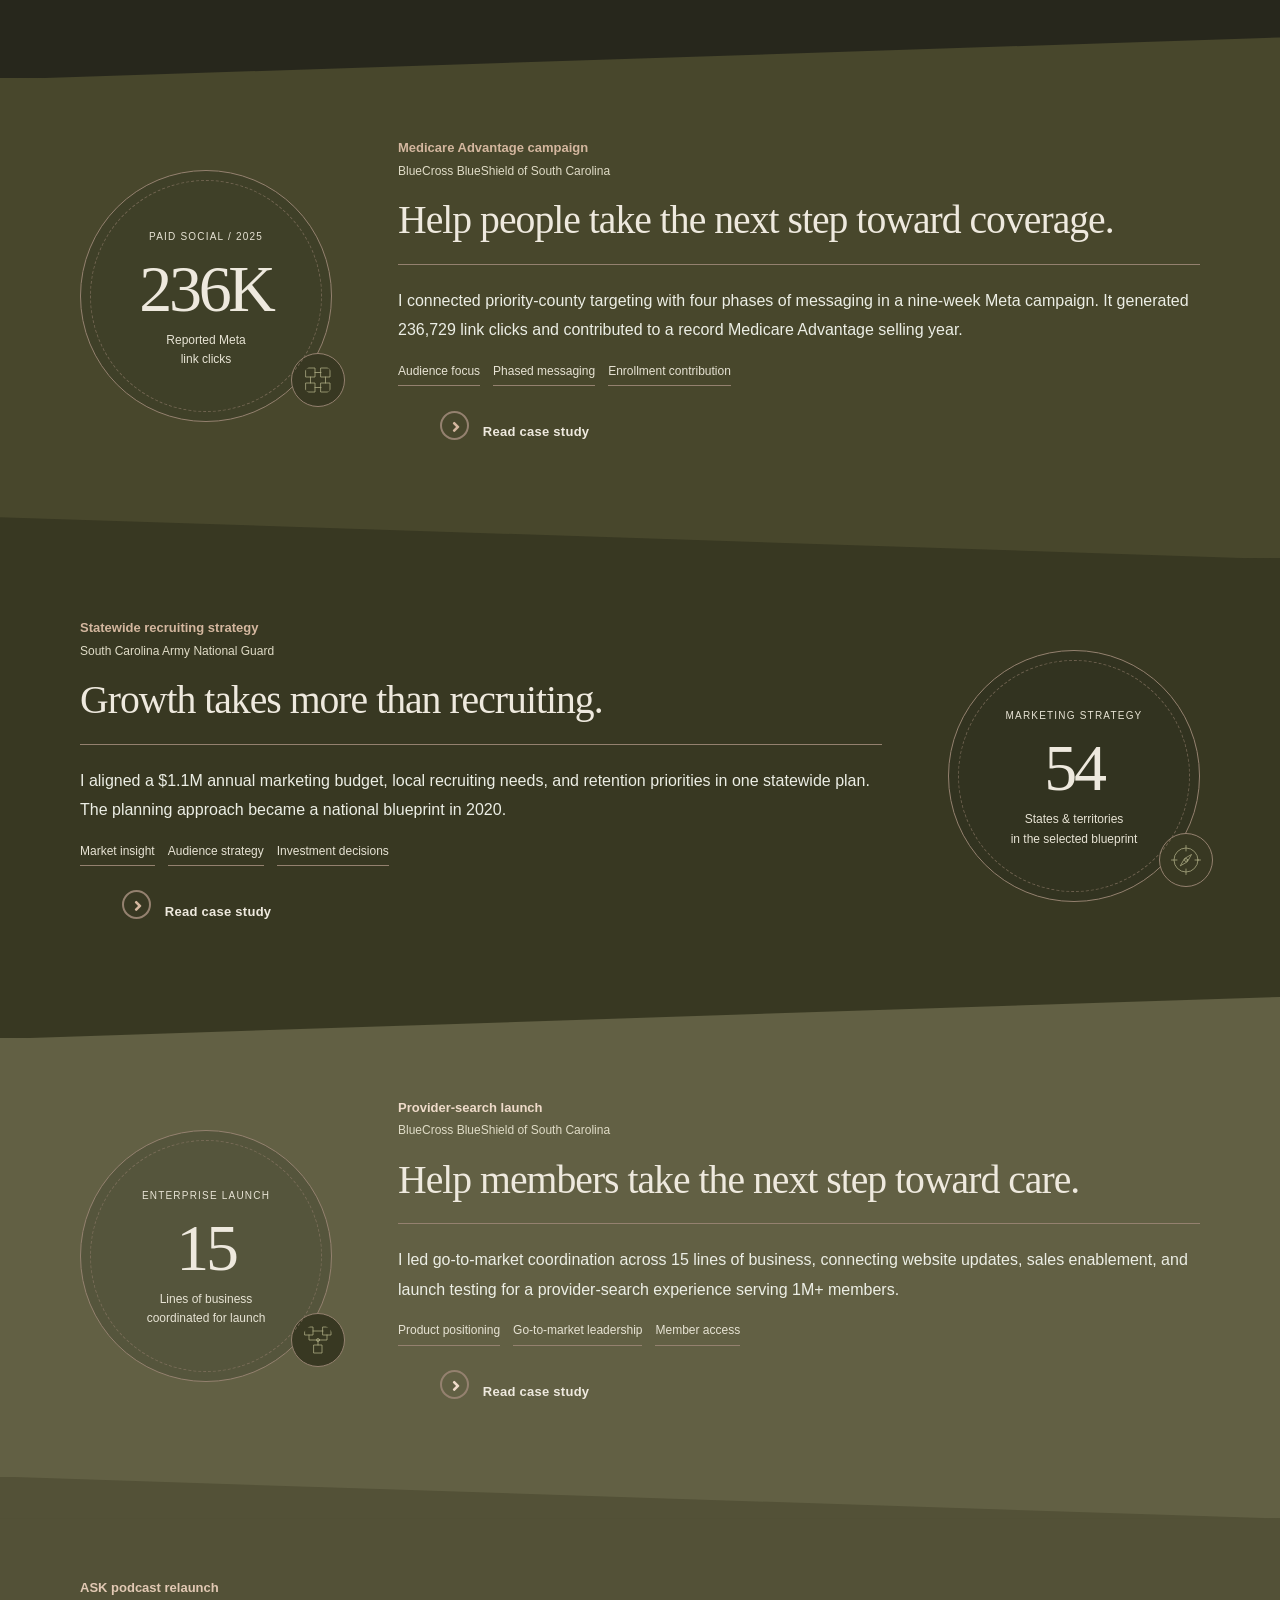
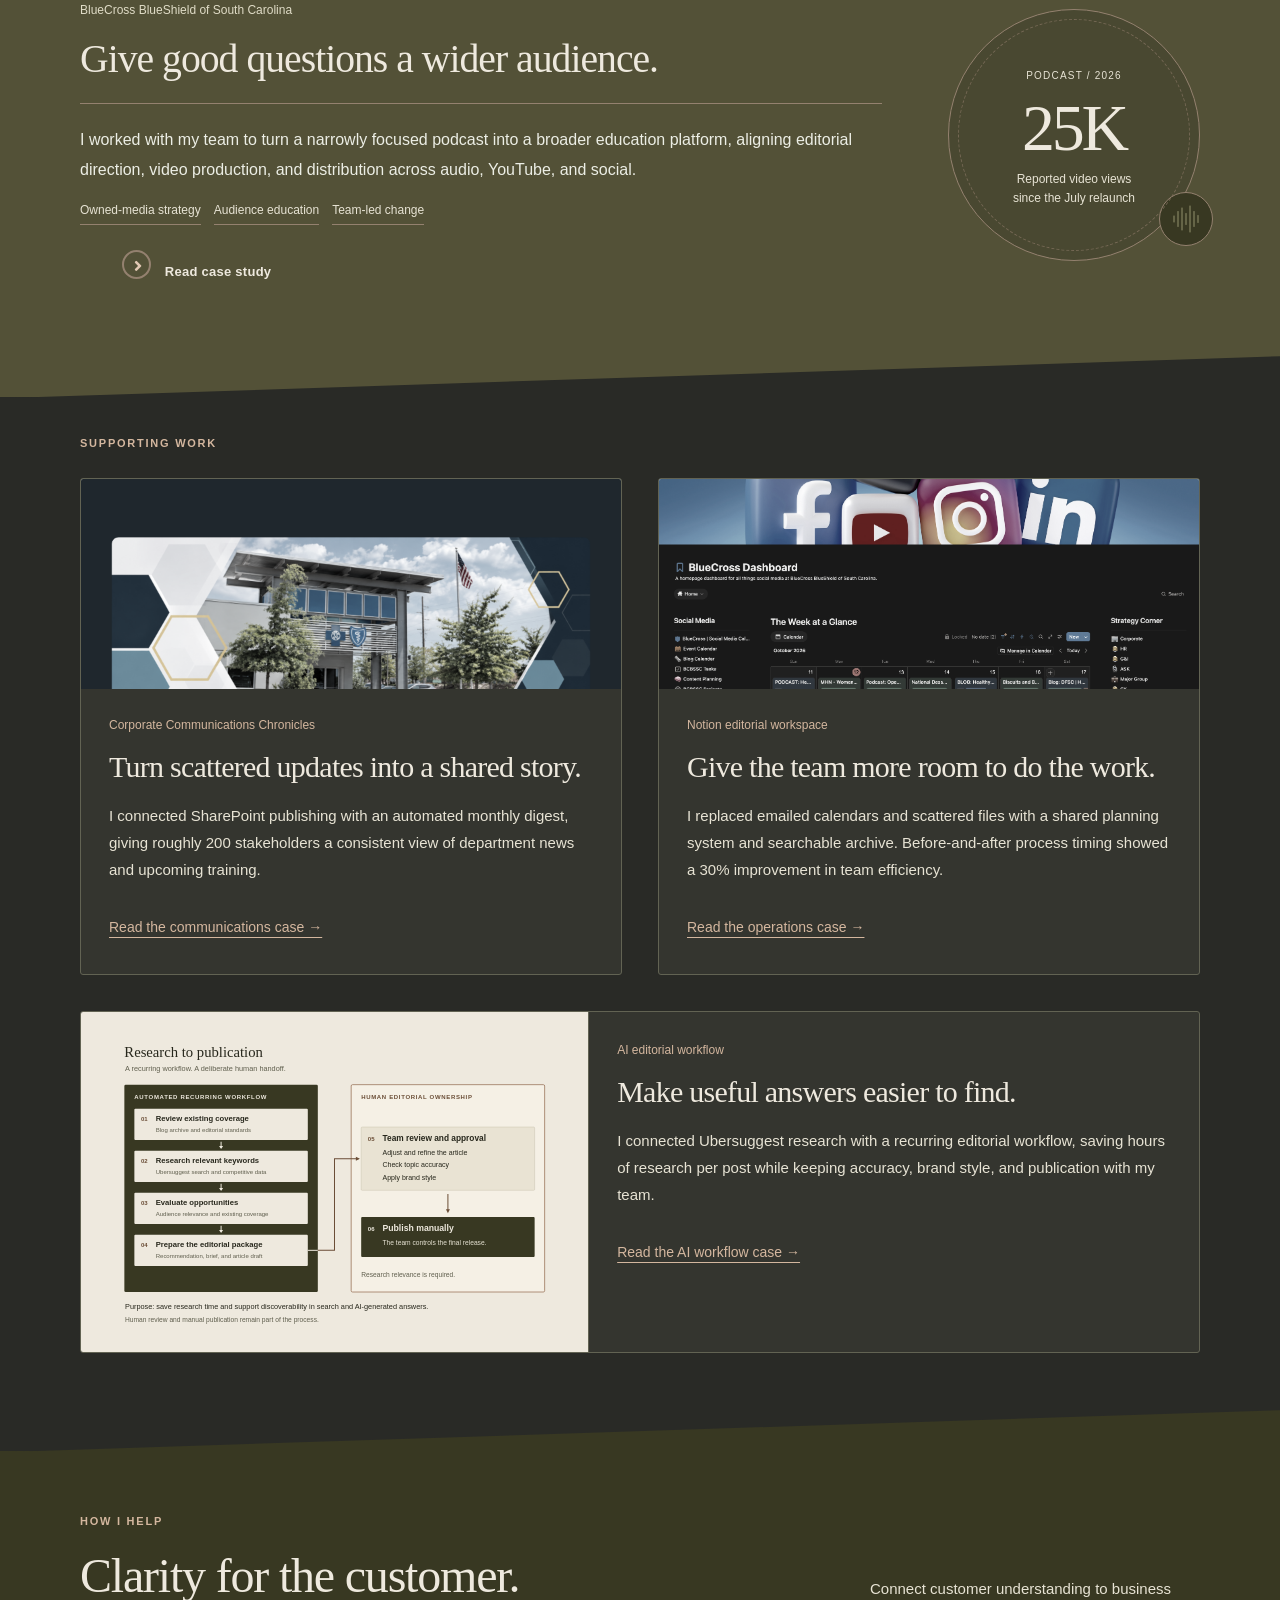
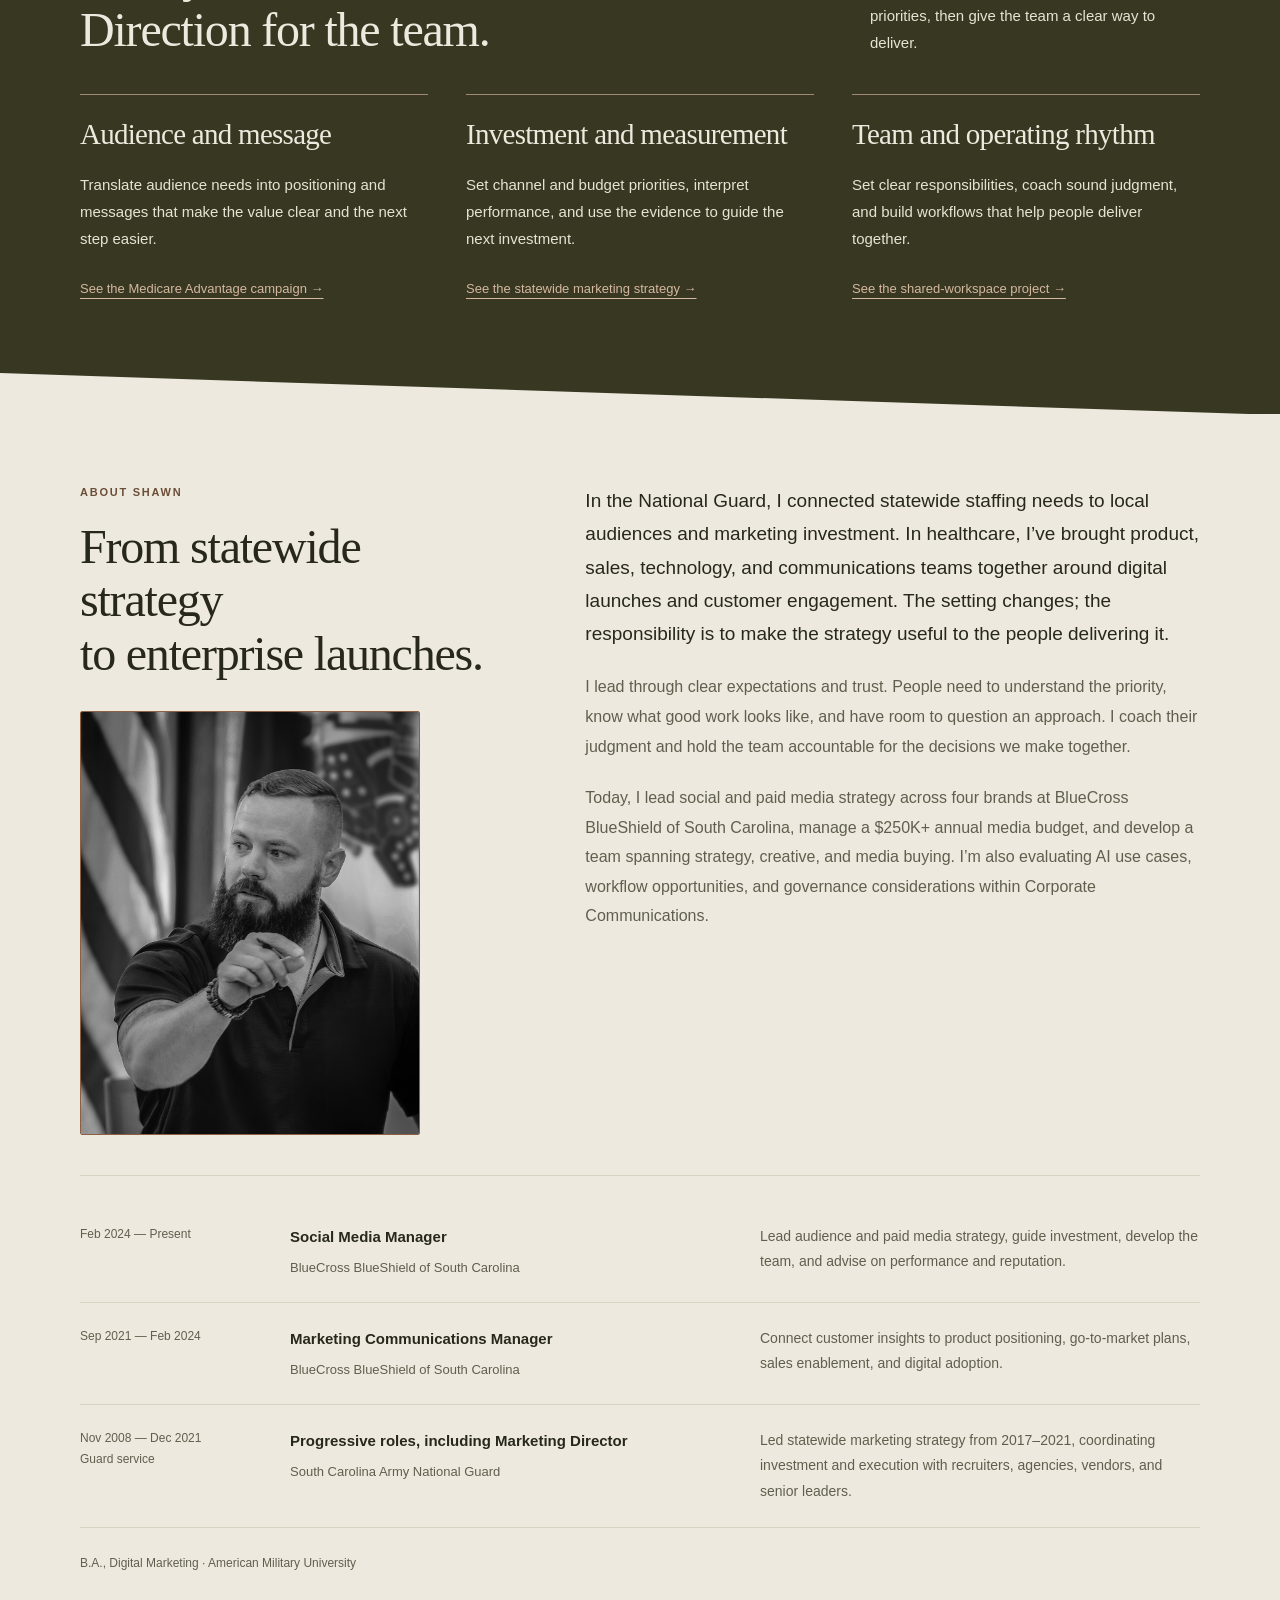
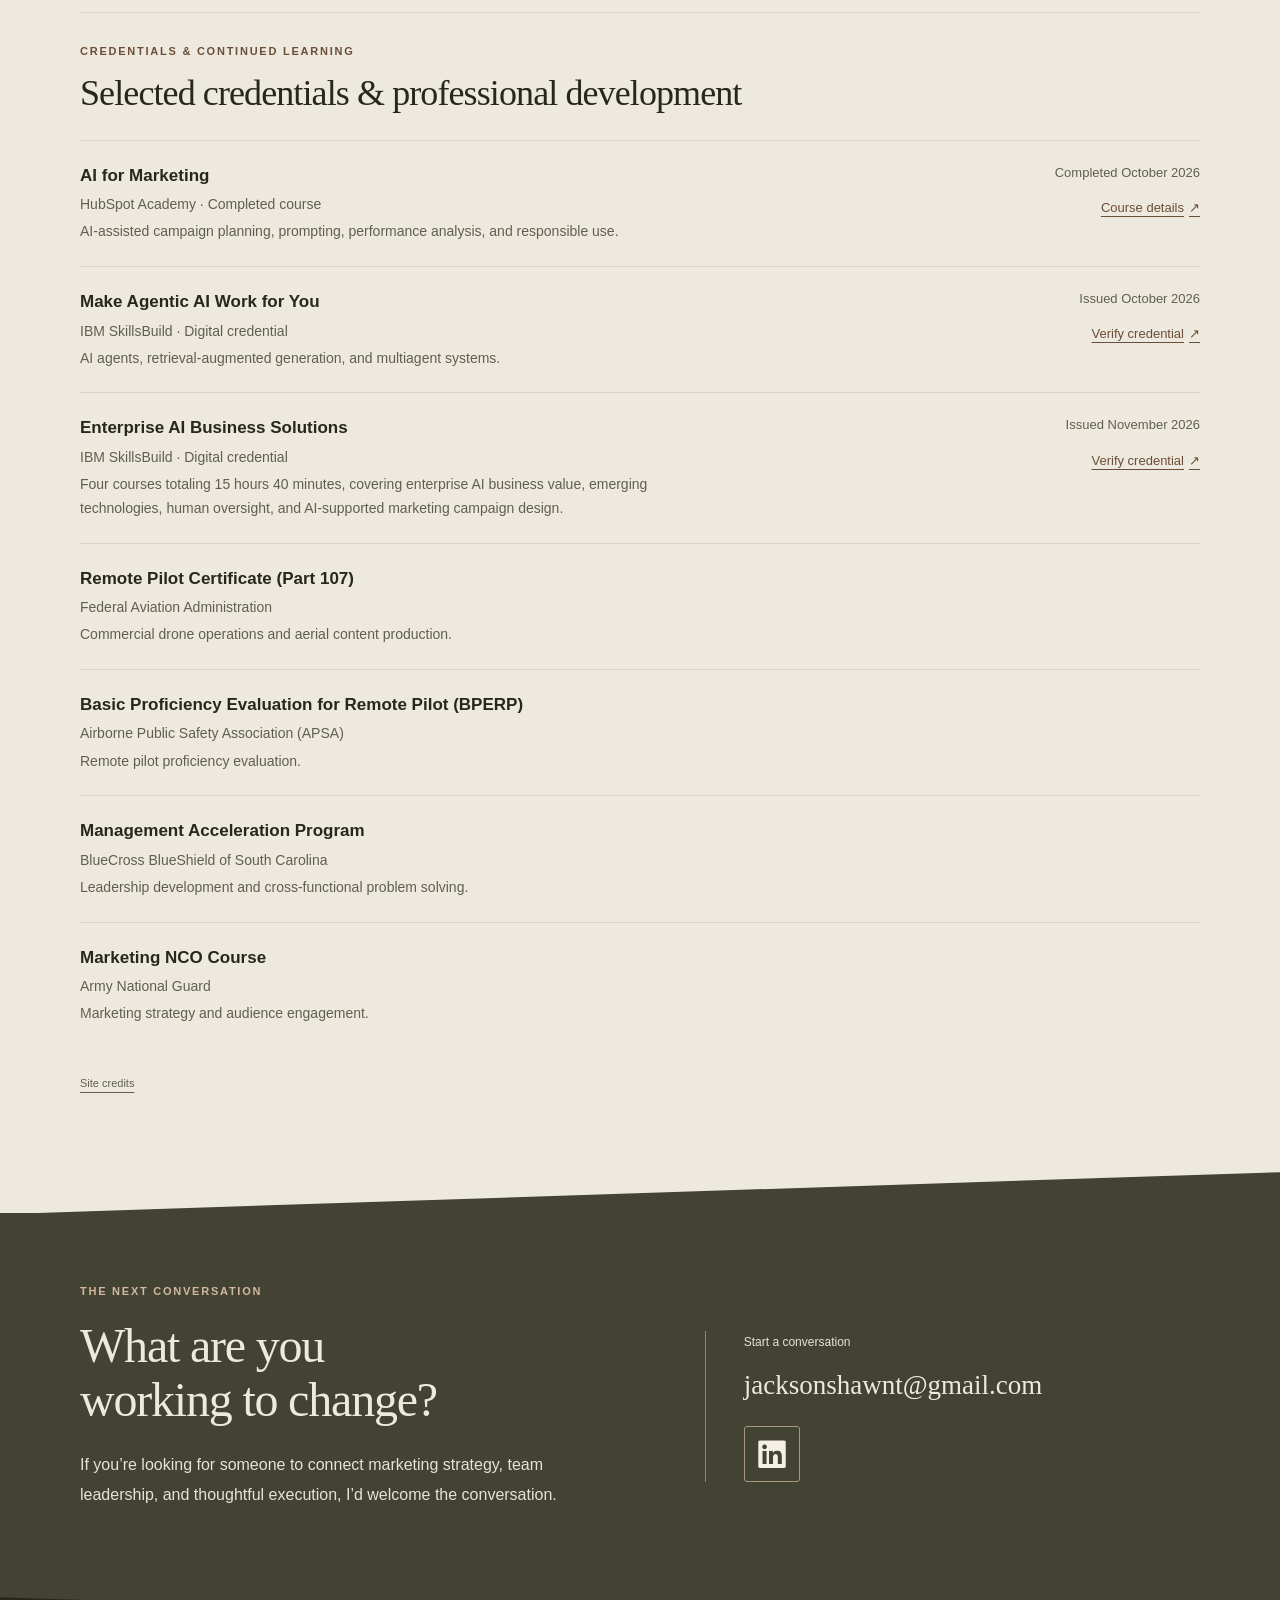
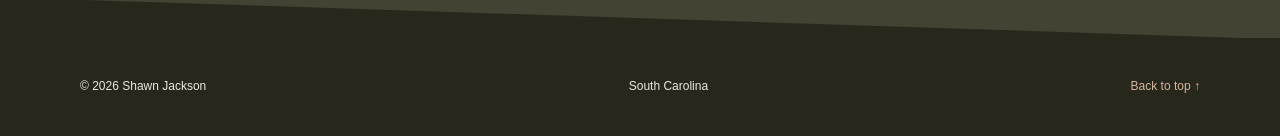
==== commit f1b8ba61: "Add files via upload" ====
--- a/index.html
+++ b/index.html
@@ -189,7 +189,7 @@
 <ul class="development-list">
 
 <li><div><h4>AI for Marketing</h4><p class="development-issuer">HubSpot Academy · Completed course</p><p class="development-detail">AI-assisted campaign planning, prompting, performance analysis, and responsible use.</p></div><div class="development-meta"><time datetime="2026-10">Completed October 2026</time><a href="https://academy.hubspot.com/courses/AI-for-Marketers" target="_blank" rel="noopener noreferrer">Course details <span aria-hidden="true">↗</span></a></div></li>
-<li><div><h4>Make Agentic AI Work for You</h4><p class="development-issuer">IBM SkillsBuild · Digital credential</p><p class="development-detail">AI agents, retrieval-augmented generation, and multiagent systems.</p></div><div class="development-meta"><time datetime="2026-10">Completed October 2026</time><a href="https://www.credly.com/org/ibm-skillsbuild/badge/make-agentic-ai-work-for-you" target="_blank" rel="noopener noreferrer">Credential details <span aria-hidden="true">↗</span></a></div></li>
+<li><div><h4>Make Agentic AI Work for You</h4><p class="development-issuer">IBM SkillsBuild · Digital credential</p><p class="development-detail">AI agents, retrieval-augmented generation, and multiagent systems.</p></div><div class="development-meta"><time datetime="2026-10">Issued October 2026</time><a href="https://www.credly.com/badges/3b26cbd7-2e57-4456-9b69-d28bb4f1565b/public_url" target="_blank" rel="noopener noreferrer">Verify credential <span aria-hidden="true">↗</span></a></div></li>
 <li><div><h4>Enterprise AI Business Solutions</h4><p class="development-issuer">IBM SkillsBuild · Digital credential</p><p class="development-detail">Four courses totaling 15 hours 40 minutes, covering enterprise AI business value, emerging technologies, human oversight, and AI-supported marketing campaign design.</p></div><div class="development-meta"><time datetime="2026-11-06">Issued November 2026</time><a href="https://www.credly.com/go/qMOv53cx" target="_blank" rel="noopener noreferrer">Verify credential <span aria-hidden="true">↗</span></a></div></li>
 <li><div><h4>Remote Pilot Certificate (Part 107)</h4><p class="development-issuer">Federal Aviation Administration</p><p class="development-detail">Commercial drone operations and aerial content production.</p></div></li>
 <li><div><h4>Basic Proficiency Evaluation for Remote Pilot (BPERP)</h4><p class="development-issuer">Airborne Public Safety Association (APSA)</p><p class="development-detail">Remote pilot proficiency evaluation.</p></div></li>  
